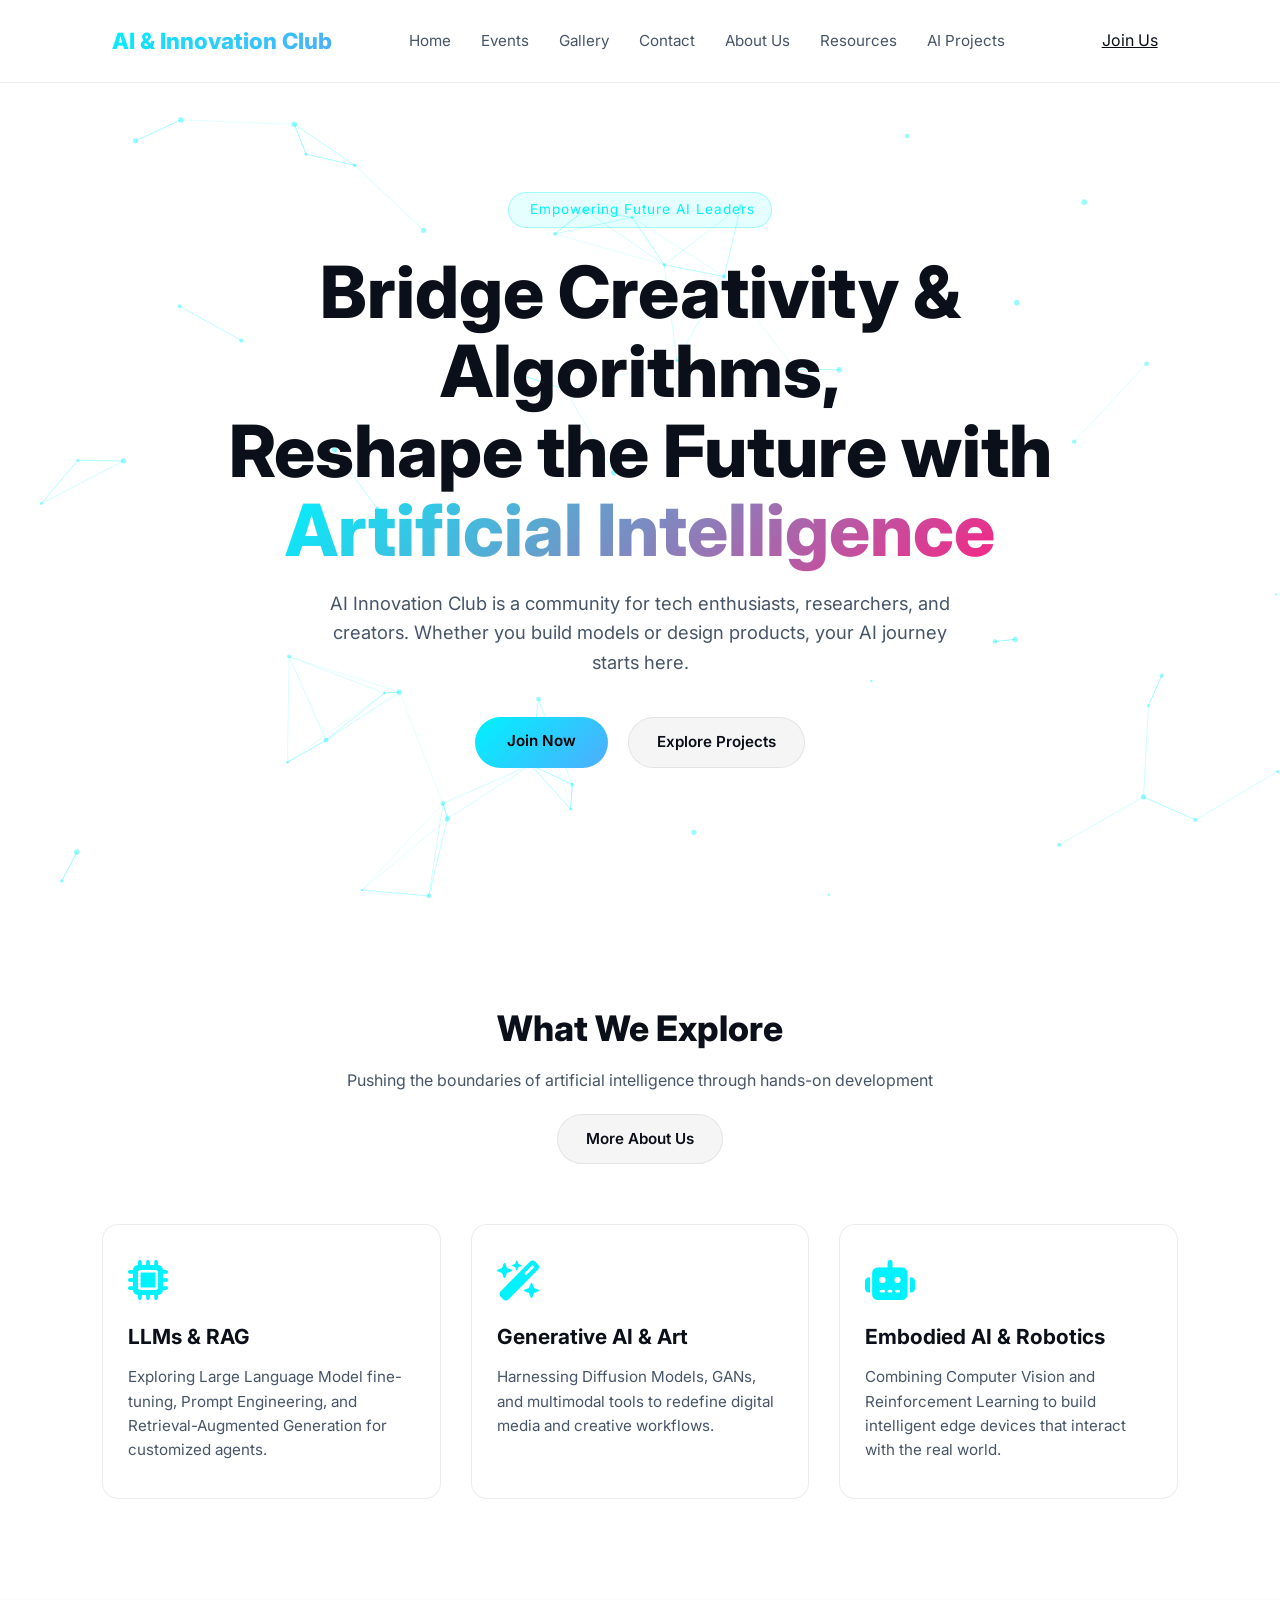
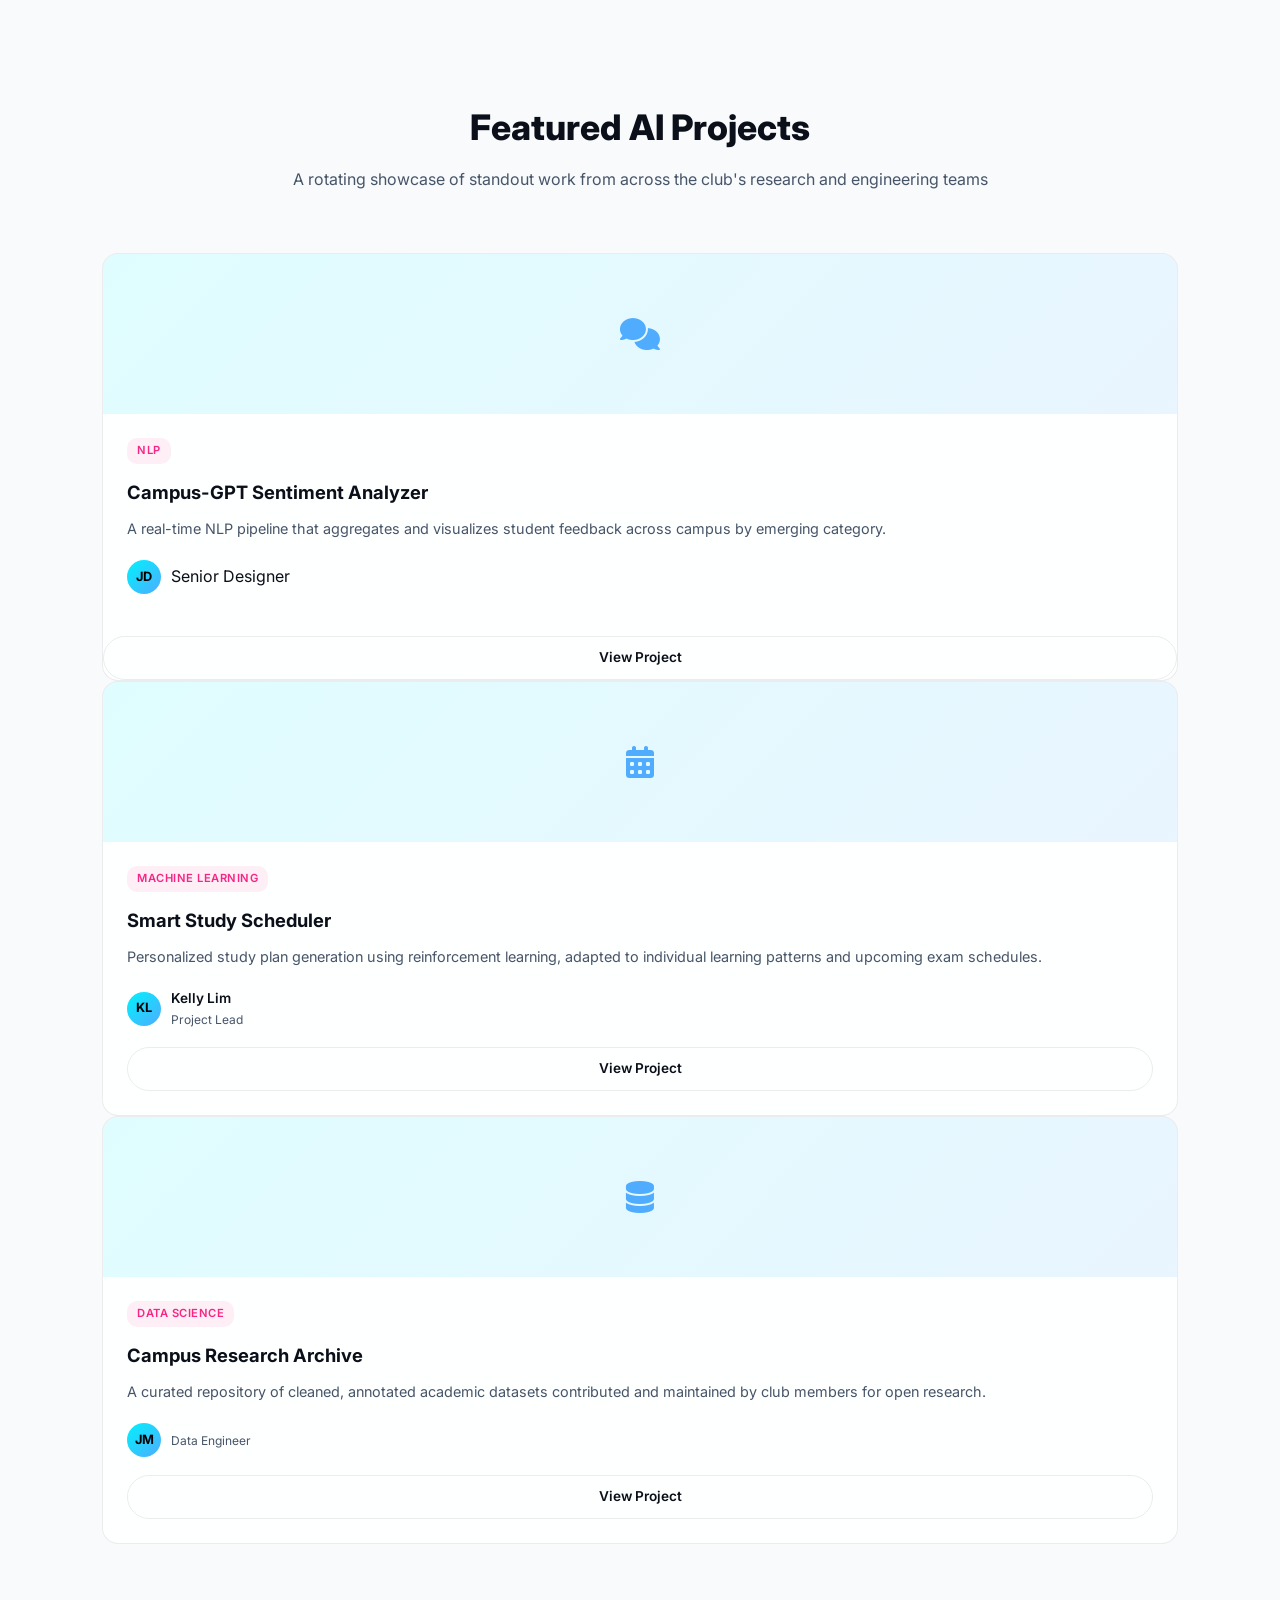
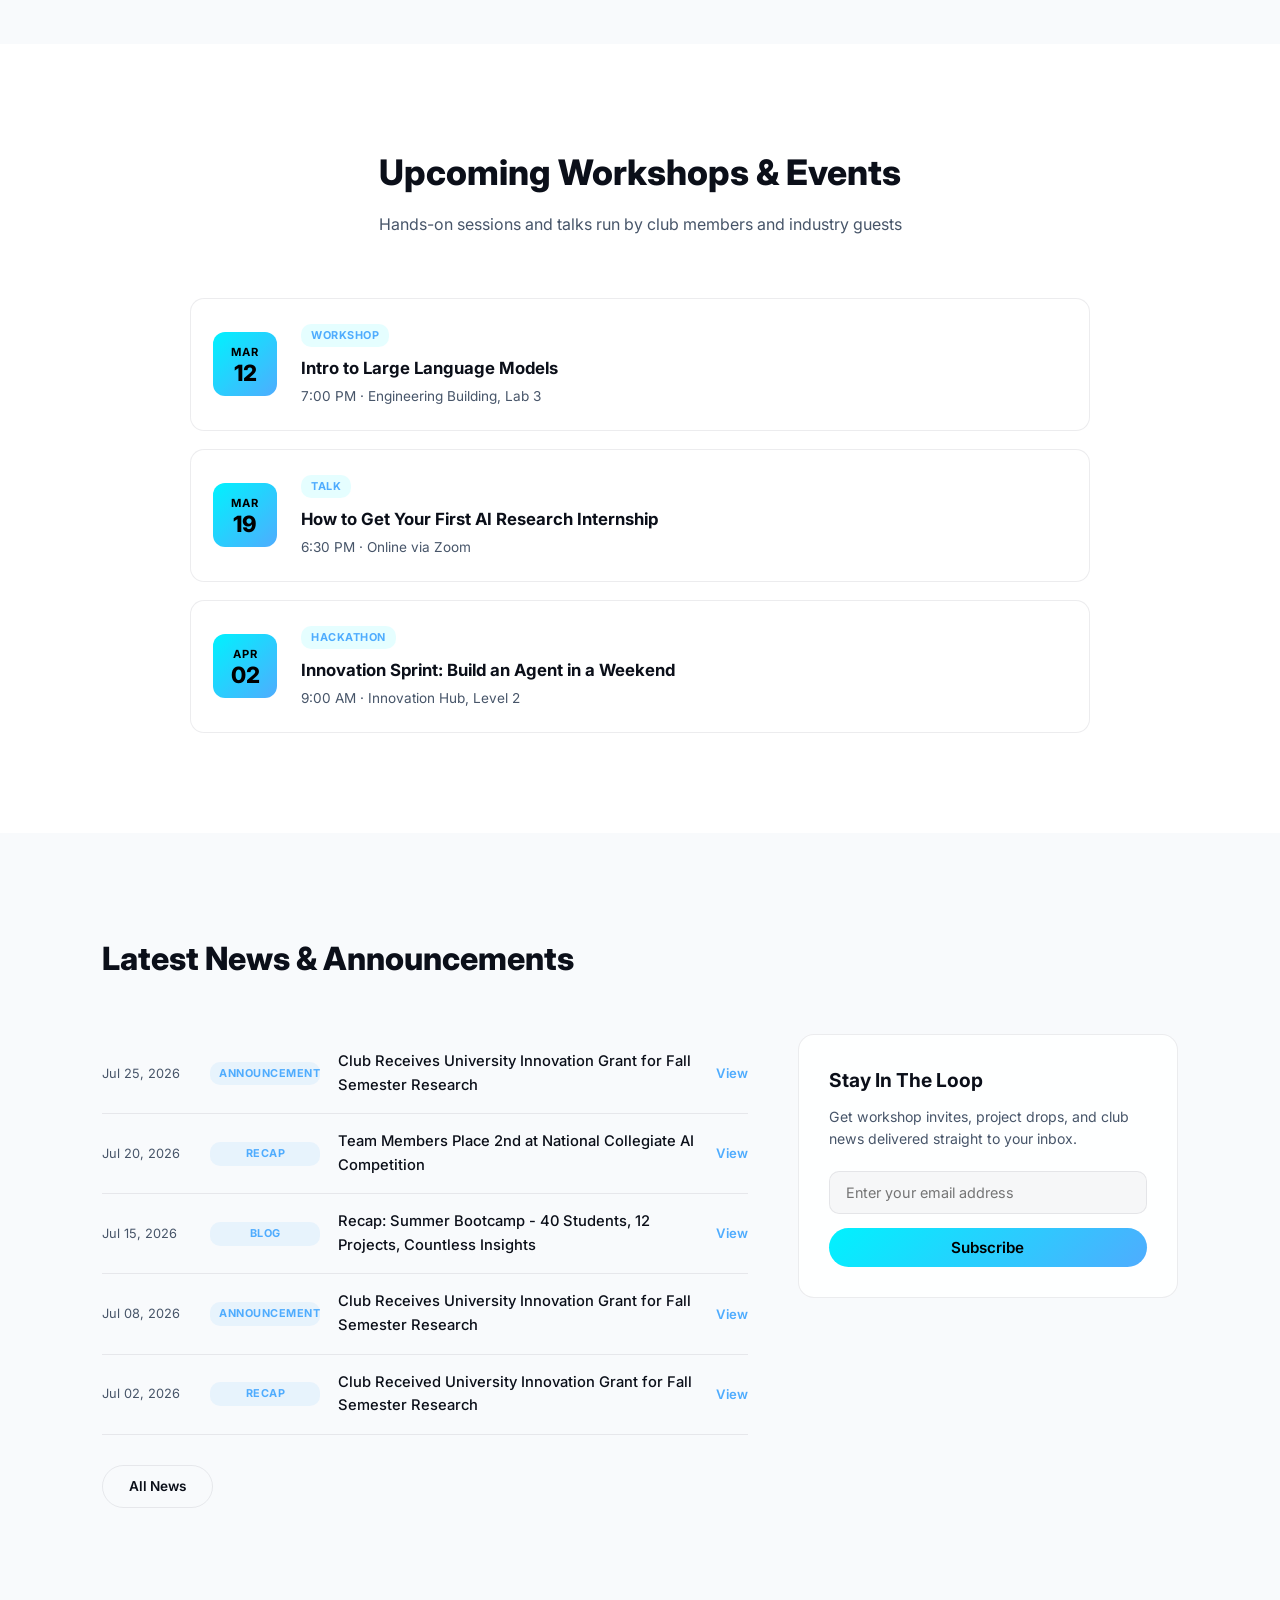
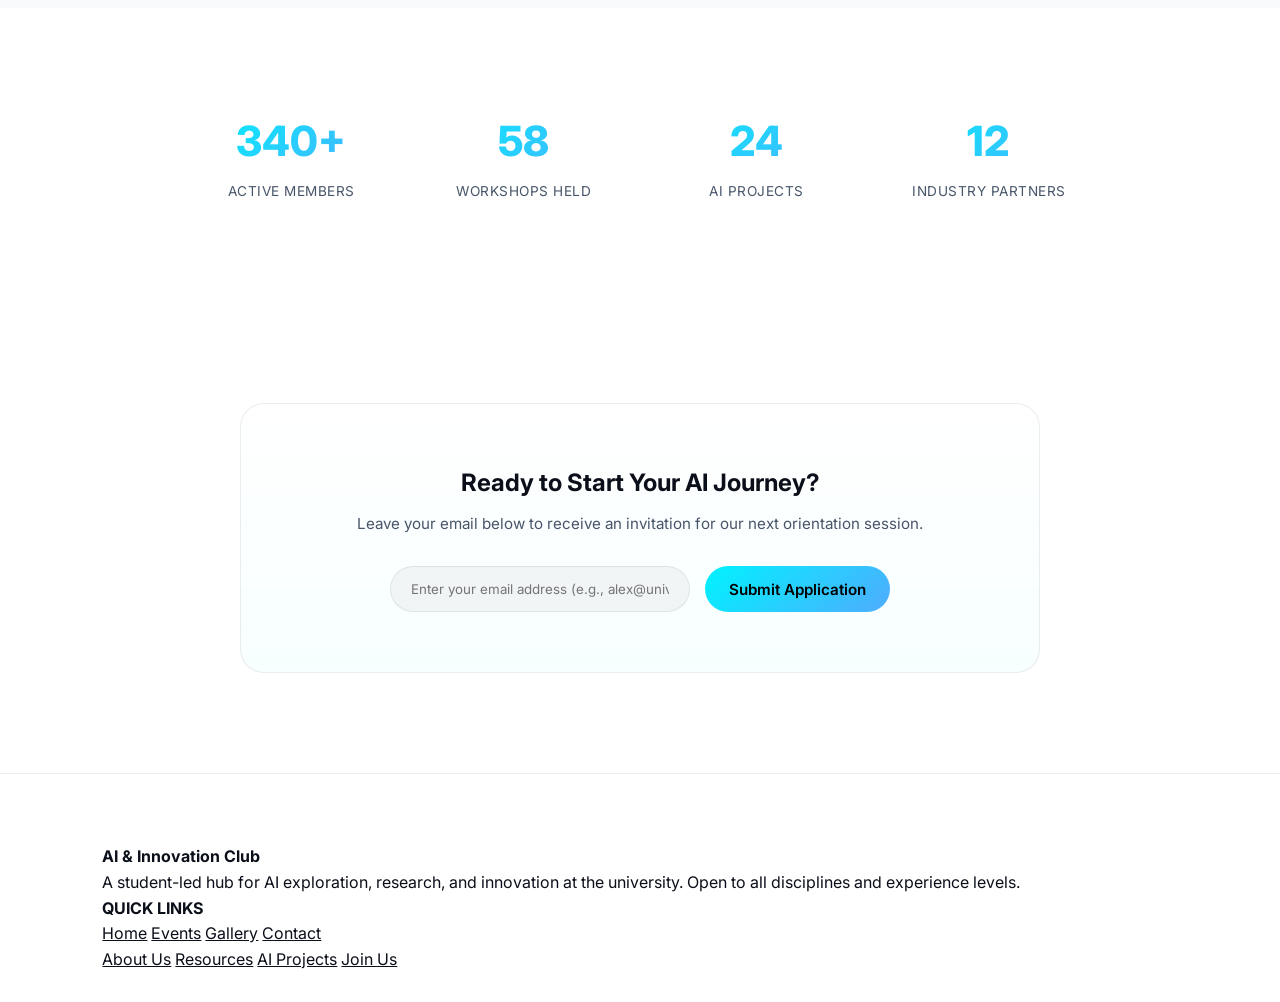
==== index.html @ 1130da46 "Update header navigation and button styles" ====
<!DOCTYPE html>
<html lang="en">
<head>
    <meta charset="UTF-8">
    <meta name="viewport" content="width=device-width, initial-scale=1.0">
    <title>AI Innovation Club - Exploring Infinite Intelligence</title>
    <!-- Google Fonts & FontAwesome Icons -->
    <link href="https://fonts.googleapis.com/css2?family=Inter:wght@300;400;600;800&display=swap" rel="stylesheet">
    <link rel="stylesheet" href="https://cdnjs.cloudflare.com/ajax/libs/font-awesome/6.4.0/css/all.min.css">

    <style>
        /* === Base Styles & Theme Variables === */
        :root {
            --bg-color: #ffffff;
            --bg-alt: #f8fafc;
            --card-bg: rgba(255, 255, 255, 0.85);
            --primary-cyan: #00f2fe;
            --primary-purple: #4facfe;
            --accent-pink: #f72585;
            --text-main: #0b0f19;
            --text-muted: #475569;
            --glass-border: rgba(15, 23, 42, 0.08);
        }

        * {
            margin: 0;
            padding: 0;
            box-sizing: border-box;
            font-family: 'Inter', system-ui, -apple-system, sans-serif;
        }

        body {
            background-color: var(--bg-color);
            color: var(--text-main);
            overflow-x: hidden;
            line-height: 1.6;
        }

        /* Interactive Canvas Background */
        #particle-canvas {
            position: fixed;
            top: 0;
            left: 0;
            width: 100%;
            height: 100%;
            z-index: -1;
            pointer-events: none;
        }

        a { color: inherit; }

        /* === Navigation Bar === */
        header {
            position: fixed;
            top: 0;
            width: 100%;
            padding: 20px 8%;
            display: flex;
            justify-content: space-between;
            align-items: center;
            background: rgba(255, 255, 255, 0.8);
            backdrop-filter: blur(12px);
            z-index: 1000;
            border-bottom: 1px solid var(--glass-border);
        }

        .logo {
            font-size: 1.4rem;
            font-weight: 800;
            background: linear-gradient(135deg, var(--primary-cyan), var(--primary-purple));
            -webkit-background-clip: text;
            -webkit-text-fill-color: transparent;
            display: flex;
            align-items: center;
            gap: 10px;
        }

        .nav-links {
            display: flex;
            gap: 30px;
            list-style: none;
        }

        .nav-links a {
            color: var(--text-muted);
            text-decoration: none;
            font-size: 0.95rem;
            transition: all 0.3s ease;
        }

        .nav-links a:hover {
            color: var(--primary-cyan);
        }

        .btn-join {
            background: linear-gradient(135deg, var(--primary-cyan), var(--primary-purple));
            color: #000;
            padding: 10px 24px;
            border-radius: 30px;
            font-weight: 600;
            text-decoration: none;
            border: none;
            cursor: pointer;
            font-size: 0.95rem;
            transition: transform 0.3s ease, box-shadow 0.3s ease;
        }

        .btn-join:hover {
            transform: translateY(-2px);
            box-shadow: 0 0 20px rgba(0, 242, 254, 0.4);
        }

        /* === Hero Section === */
        .hero {
            min-height: 100vh;
            display: flex;
            flex-direction: column;
            justify-content: center;
            align-items: center;
            text-align: center;
            padding: 120px 20px 60px;
        }

        .badge {
            background: rgba(0, 242, 254, 0.1);
            border: 1px solid rgba(0, 242, 254, 0.3);
            color: var(--primary-cyan);
            padding: 6px 16px;
            border-radius: 20px;
            font-size: 0.85rem;
            margin-bottom: 24px;
            letter-spacing: 1px;
        }

        .hero h1 {
            font-size: clamp(2.5rem, 6vw, 4.5rem);
            font-weight: 800;
            line-height: 1.1;
            margin-bottom: 20px;
            max-width: 900px;
        }

        .hero h1 span {
            background: linear-gradient(135deg, var(--primary-cyan), var(--accent-pink));
            -webkit-background-clip: text;
            -webkit-text-fill-color: transparent;
        }

        .hero p {
            color: var(--text-muted);
            font-size: 1.15rem;
            max-width: 650px;
            margin-bottom: 40px;
        }

        .cta-group {
            display: flex;
            gap: 20px;
        }

        .btn-secondary {
            background: rgba(15, 23, 42, 0.04);
            border: 1px solid var(--glass-border);
            color: var(--text-main);
            padding: 12px 28px;
            border-radius: 30px;
            text-decoration: none;
            font-weight: 600;
            cursor: pointer;
            font-size: 0.95rem;
            transition: all 0.3s ease;
        }

        .btn-secondary:hover {
            background: rgba(0, 242, 254, 0.06);
            border-color: rgba(0, 242, 254, 0.3);
        }

        /* === General Section Styles === */
        section {
            padding: 100px 8%;
        }

        .section-alt {
            background: var(--bg-alt);
        }

        .section-title {
            text-align: center;
            margin-bottom: 60px;
        }

        .section-title h2 {
            font-size: 2.2rem;
            font-weight: 800;
            margin-bottom: 12px;
        }

        .section-title p {
            color: var(--text-muted);
        }

        .section-header-row {
            display: flex;
            justify-content: space-between;
            align-items: flex-end;
            margin-bottom: 50px;
            flex-wrap: wrap;
            gap: 20px;
        }

        .section-header-row h2 {
            font-size: 2rem;
            font-weight: 800;
        }

        .view-all-link {
            color: var(--primary-purple);
            text-decoration: none;
            font-weight: 600;
            font-size: 0.9rem;
            white-space: nowrap;
        }

        .view-all-link:hover {
            color: var(--accent-pink);
        }

        .center-btn-wrap {
            text-align: center;
            margin-top: 50px;
        }

        /* === Feature Grid (About) === */
        .grid-container {
            display: grid;
            grid-template-columns: repeat(auto-fit, minmax(280px, 1fr));
            gap: 30px;
        }

        .glass-card {
            background: var(--card-bg);
            border: 1px solid var(--glass-border);
            border-radius: 16px;
            padding: 35px 25px;
            backdrop-filter: blur(10px);
            transition: all 0.3s ease;
            position: relative;
            overflow: hidden;
        }

        .glass-card:hover {
            transform: translateY(-8px);
            border-color: rgba(0, 242, 254, 0.4);
            box-shadow: 0 10px 30px rgba(15, 23, 42, 0.1);
        }

        .card-icon {
            font-size: 2.5rem;
            color: var(--primary-cyan);
            margin-bottom: 20px;
        }

        .glass-card h3 {
            font-size: 1.3rem;
            margin-bottom: 12px;
        }

        .glass-card p {
            color: var(--text-muted);
            font-size: 0.95rem;
        }

        /* === Project Tags === */
        .project-tag {
            display: inline-block;
            font-size: 0.75rem;
            padding: 4px 10px;
            background: rgba(79, 172, 254, 0.08);
            border-radius: 12px;
            margin-top: 15px;
            color: var(--primary-purple);
            border: 1px solid rgba(79, 172, 254, 0.2);
        }

        /* === Featured Project Cards === */
        .project-grid {
            display: grid;
            grid-template-columns: repeat(auto-fit, minmax(280px, 1fr));
            gap: 30px;
        }

        .project-card {
            background: var(--card-bg);
            border: 1px solid var(--glass-border);
            border-radius: 16px;
            overflow: hidden;
            transition: all 0.3s ease;
            display: flex;
            flex-direction: column;
        }

        .project-card:hover {
            transform: translateY(-8px);
            border-color: rgba(0, 242, 254, 0.4);
            box-shadow: 0 10px 30px rgba(15, 23, 42, 0.1);
        }

        .project-thumb {
            height: 160px;
            display: flex;
            align-items: center;
            justify-content: center;
            background: linear-gradient(135deg, rgba(0, 242, 254, 0.12), rgba(79, 172, 254, 0.12));
            color: var(--primary-purple);
            font-size: 2rem;
        }

        .project-body {
            padding: 24px;
            display: flex;
            flex-direction: column;
            flex: 1;
        }

        .project-category {
            display: inline-block;
            align-self: flex-start;
            font-size: 0.7rem;
            font-weight: 600;
            letter-spacing: 0.5px;
            text-transform: uppercase;
            padding: 4px 10px;
            border-radius: 10px;
            background: rgba(247, 37, 133, 0.08);
            color: var(--accent-pink);
            margin-bottom: 14px;
        }

        .project-body h3 {
            font-size: 1.15rem;
            margin-bottom: 10px;
        }

        .project-body p {
            color: var(--text-muted);
            font-size: 0.9rem;
            flex: 1;
            margin-bottom: 20px;
        }

        .project-author {
            display: flex;
            align-items: center;
            gap: 10px;
            margin-bottom: 18px;
        }

        .avatar-circle {
            width: 34px;
            height: 34px;
            border-radius: 50%;
            background: linear-gradient(135deg, var(--primary-cyan), var(--primary-purple));
            display: flex;
            align-items: center;
            justify-content: center;
            color: #000;
            font-weight: 700;
            font-size: 0.8rem;
            flex-shrink: 0;
        }

        .author-info .name {
            font-size: 0.85rem;
            font-weight: 600;
        }

        .author-info .role {
            font-size: 0.75rem;
            color: var(--text-muted);
        }

        .btn-outline {
            display: block;
            text-align: center;
            padding: 10px 20px;
            border-radius: 30px;
            border: 1px solid var(--glass-border);
            text-decoration: none;
            font-weight: 600;
            font-size: 0.85rem;
            color: var(--text-main);
            transition: all 0.3s ease;
        }

        .btn-outline:hover {
            border-color: var(--primary-cyan);
            color: var(--primary-purple);
        }

        /* === Workshops & Events === */
        .events-list {
            display: flex;
            flex-direction: column;
            gap: 18px;
            max-width: 900px;
            margin: 0 auto;
        }

        .event-row {
            display: flex;
            align-items: center;
            gap: 24px;
            padding: 22px;
            background: var(--card-bg);
            border: 1px solid var(--glass-border);
            border-radius: 14px;
            transition: all 0.3s ease;
        }

        .event-row:hover {
            border-color: rgba(0, 242, 254, 0.4);
            transform: translateX(4px);
        }

        .event-date {
            width: 64px;
            height: 64px;
            flex-shrink: 0;
            border-radius: 12px;
            background: linear-gradient(135deg, var(--primary-cyan), var(--primary-purple));
            color: #000;
            display: flex;
            flex-direction: column;
            align-items: center;
            justify-content: center;
        }

        .event-date .month {
            font-size: 0.7rem;
            font-weight: 700;
            letter-spacing: 1px;
        }

        .event-date .day {
            font-size: 1.4rem;
            font-weight: 800;
            line-height: 1;
        }

        .event-info {
            flex: 1;
        }

        .event-tag {
            display: inline-block;
            font-size: 0.68rem;
            font-weight: 700;
            letter-spacing: 0.5px;
            text-transform: uppercase;
            padding: 3px 10px;
            border-radius: 10px;
            background: rgba(0, 242, 254, 0.1);
            color: var(--primary-purple);
            margin-bottom: 8px;
        }

        .event-info h3 {
            font-size: 1.05rem;
            margin-bottom: 4px;
        }

        .event-info p {
            font-size: 0.85rem;
            color: var(--text-muted);
        }

        /* === News & Newsletter === */
        .news-layout {
            display: grid;
            grid-template-columns: 1.7fr 1fr;
            gap: 50px;
            align-items: start;
        }

        .news-list {
            display: flex;
            flex-direction: column;
        }

        .news-row {
            display: flex;
            align-items: center;
            gap: 18px;
            padding: 16px 0;
            border-bottom: 1px solid var(--glass-border);
        }

        .news-date {
            font-size: 0.8rem;
            color: var(--text-muted);
            width: 90px;
            flex-shrink: 0;
        }

        .news-tag {
            font-size: 0.68rem;
            font-weight: 700;
            text-transform: uppercase;
            letter-spacing: 0.5px;
            padding: 3px 9px;
            border-radius: 10px;
            background: rgba(79, 172, 254, 0.1);
            color: var(--primary-purple);
            width: 110px;
            text-align: center;
            flex-shrink: 0;
        }

        .news-title {
            flex: 1;
            font-size: 0.92rem;
            font-weight: 500;
        }

        .news-view {
            font-size: 0.82rem;
            font-weight: 600;
            color: var(--primary-purple);
            text-decoration: none;
            flex-shrink: 0;
        }

        .news-view:hover {
            color: var(--accent-pink);
        }

        .newsletter-box {
            background: var(--card-bg);
            border: 1px solid var(--glass-border);
            border-radius: 16px;
            padding: 30px;
        }

        .newsletter-box h3 {
            font-size: 1.2rem;
            margin-bottom: 10px;
        }

        .newsletter-box p {
            color: var(--text-muted);
            font-size: 0.88rem;
            margin-bottom: 20px;
        }

        .newsletter-box input {
            width: 100%;
            padding: 12px 16px;
            border-radius: 10px;
            border: 1px solid var(--glass-border);
            background: rgba(15, 23, 42, 0.03);
            color: var(--text-main);
            outline: none;
            margin-bottom: 14px;
            font-size: 0.9rem;
        }

        .newsletter-box input:focus {
            border-color: var(--primary-cyan);
        }

        .newsletter-box .btn-join {
            width: 100%;
            display: block;
            text-align: center;
        }

        /* === Stats Bar === */
        .stats-bar {
            display: grid;
            grid-template-columns: repeat(4, 1fr);
            gap: 30px;
            text-align: center;
            max-width: 900px;
            margin: 0 auto;
        }

        .stat-item .stat-number {
            font-size: 2.6rem;
            font-weight: 800;
            background: linear-gradient(135deg, var(--primary-cyan), var(--primary-purple));
            -webkit-background-clip: text;
            -webkit-text-fill-color: transparent;
        }

        .stat-item .stat-label {
            color: var(--text-muted);
            font-size: 0.85rem;
            letter-spacing: 0.5px;
            margin-top: 6px;
            text-transform: uppercase;
        }

        /* === Call to Action / Join Form === */
        .join-section {
            background: linear-gradient(180deg, transparent, rgba(0, 242, 254, 0.03));
            border-radius: 24px;
            border: 1px solid var(--glass-border);
            max-width: 800px;
            margin: 0 auto;
            text-align: center;
        }

        .form-group {
            display: flex;
            gap: 15px;
            max-width: 500px;
            margin: 30px auto 0;
            flex-wrap: wrap;
        }

        .form-group input {
            flex: 1;
            min-width: 240px;
            padding: 14px 20px;
            border-radius: 30px;
            border: 1px solid var(--glass-border);
            background: rgba(0, 0, 0, 0.04);
            color: var(--text-main);
            outline: none;
        }

        .form-group input:focus {
            border-color: var(--primary-cyan);
        }

        /* === Footer === */
        footer {
            border-top: 1px solid var(--glass-border);
            padding: 70px 8% 30px;
        }

        .footer-grid {
            display: grid;
            grid-template-columns: 1.4fr 1fr 1fr;
            gap: 40px;
            padding-bottom: 40px;
        }

        .footer-brand p {
            color: var(--text-muted);
            font-size: 0.88rem;
            margin: 16px 0 20px;
            max-width: 320px;
        }

        .footer-socials {
            display: flex;
            gap: 14px;
        }

        .footer-socials a {
            width: 36px;
            height: 36px;
            border-radius: 50%;
            border: 1px solid var(--glass-border);
            display: flex;
            align-items: center;
            justify-content: center;
            text-decoration: none;
            color: var(--text-muted);
            transition: all 0.3s ease;
        }

        .footer-socials a:hover {
            border-color: var(--primary-cyan);
            color: var(--primary-purple);
        }

        .footer-col h4 {
            font-size: 0.9rem;
            margin-bottom: 18px;
            letter-spacing: 0.5px;
        }

        .footer-col ul {
            list-style: none;
            display: flex;
            flex-direction: column;
            gap: 12px;
        }

        .footer-col a {
            text-decoration: none;
            color: var(--text-muted);
            font-size: 0.88rem;
            transition: color 0.3s ease;
        }

        .footer-col a:hover {
            color: var(--primary-purple);
        }

        .footer-bottom {
            border-top: 1px solid var(--glass-border);
            padding-top: 24px;
            text-align: center;
            color: var(--text-muted);
            font-size: 0.82rem;
        }

        /* === Responsive Styles === */
        @media (max-width: 900px) {
            .news-layout {
                grid-template-columns: 1fr;
            }

            .footer-grid {
                grid-template-columns: 1fr;
            }

            .stats-bar {
                grid-template-columns: repeat(2, 1fr);
                gap: 30px 20px;
            }
        }

        @media (max-width: 768px) {
            .nav-links { display: none; }
            .hero h1 { font-size: 2.2rem; }
            section { padding: 60px 5%; }
            .news-row { flex-wrap: wrap; }
            .news-view { margin-left: auto; }
        }
    </style>
</head>
<body>

    <!-- Particle Background Canvas -->
    <canvas id="particle-canvas"></canvas>

    <!-- Header Navigation -->
 <header>
        <div class="logo">
            <div class="logo-box"></div>
            AI & Innovation Club
        </div>
        <ul class="nav-links">
            <li><a href="index.html">Home</a></li>
            <li><a href="events.html">Events</a></li>
            <li><a href="gallery.html">Gallery</a></li>
            <li><a href="contact.html">Contact</a></li>
            <li><a href="about.html" class="active">About Us</a></li>
            <li><a href="resources.html">Resources</a></li>
            <li><a href="projects.html">AI Projects</a></li>
        </ul>
        <a href="join.html" class="btn-primary" style="padding: 8px 20px;">Join Us</a>
    </header>

    <!-- Hero Section -->
    <section class="hero">
        <div class="badge"><i class="fa-solid fa-sparkles"></i> Empowering Future AI Leaders</div>
        <h1>Bridge Creativity & Algorithms,<br>Reshape the Future with <span>Artificial Intelligence</span></h1>
        <p>AI Innovation Club is a community for tech enthusiasts, researchers, and creators. Whether you build models or design products, your AI journey starts here.</p>
        <div class="cta-group">
            <a href="join.html" class="btn-join" style="padding: 12px 32px;">Join Now</a>
            <a href="projects.html" class="btn-secondary">Explore Projects</a>
        </div>
    </section>

    <!-- Core Section -->
    <section id="about">
        <div class="section-title">
            <h2>What We Explore</h2>
            <p>Pushing the boundaries of artificial intelligence through hands-on development</p>
            <a href="about.html" class="btn-secondary" style="display:inline-block; margin-top: 20px;">More About Us</a>
        </div>
        <div class="grid-container">
            <div class="glass-card">
                <i class="fa-solid fa-microchip card-icon"></i>
                <h3>LLMs & RAG</h3>
                <p>Exploring Large Language Model fine-tuning, Prompt Engineering, and Retrieval-Augmented Generation for customized agents.</p>
            </div>
            <div class="glass-card">
                <i class="fa-solid fa-wand-magic-sparkles card-icon"></i>
                <h3>Generative AI & Art</h3>
                <p>Harnessing Diffusion Models, GANs, and multimodal tools to redefine digital media and creative workflows.</p>
            </div>
            <div class="glass-card">
                <i class="fa-solid fa-robot card-icon"></i>
                <h3>Embodied AI & Robotics</h3>
                <p>Combining Computer Vision and Reinforcement Learning to build intelligent edge devices that interact with the real world.</p>
            </div>
        </div>
    </section>

    <!-- Featured AI Projects Section -->
    <section id="projects" class="section-alt">
        <div class="section-title">
            <h2>Featured AI Projects</h2>
            <p>A rotating showcase of standout work from across the club's research and engineering teams</p>
        </div>
        <div class="project-grid">
            <div class="project-card">
                <div class="project-thumb"><i class="fa-solid fa-comments"></i></div>
                <div class="project-body">
                    <span class="project-category">NLP</span>
                    <h3>Campus-GPT Sentiment Analyzer</h3>
                    <p>A real-time NLP pipeline that aggregates and visualizes student feedback across campus by emerging category.</p>
                    <div class="project-author">
                        <div class="avatar-circle">JD</div>
                            <div class="role">Senior Designer</div>
                        </div>
                    </div>
                    <a href="projects.html" class="btn-outline">View Project</a>
                </div>
            </div>
            <div class="project-card">
                <div class="project-thumb"><i class="fa-solid fa-calendar-days"></i></div>
                <div class="project-body">
                    <span class="project-category">Machine Learning</span>
                    <h3>Smart Study Scheduler</h3>
                    <p>Personalized study plan generation using reinforcement learning, adapted to individual learning patterns and upcoming exam schedules.</p>
                    <div class="project-author">
                        <div class="avatar-circle">KL</div>
                        <div class="author-info">
                            <div class="name">Kelly Lim</div>
                            <div class="role">Project Lead</div>
                        </div>
                    </div>
                    <a href="projects.html" class="btn-outline">View Project</a>
                </div>
            </div>
            <div class="project-card">
                <div class="project-thumb"><i class="fa-solid fa-database"></i></div>
                <div class="project-body">
                    <span class="project-category">Data Science</span>
                    <h3>Campus Research Archive</h3>
                    <p>A curated repository of cleaned, annotated academic datasets contributed and maintained by club members for open research.</p>
                    <div class="project-author">
                        <div class="avatar-circle">JM</div>
                        <div class="author-info">
                            <div class="role">Data Engineer</div>
                        </div>
                    </div>
                    <a href="projects.html" class="btn-outline">View Project</a>
                </div>
            </div>
        </div>
        
    </section>

    <!-- Upcoming Workshops & Events Section -->
    <section id="events">
        <div class="section-title">
            <h2>Upcoming Workshops & Events</h2>
            <p>Hands-on sessions and talks run by club members and industry guests</p>
        </div>
        <div class="events-list">
            <div class="event-row">
                <div class="event-date"><span class="month">MAR</span><span class="day">12</span></div>
                <div class="event-info">
                    <span class="event-tag">Workshop</span>
                    <h3>Intro to Large Language Models</h3>
                    <p>7:00 PM · Engineering Building, Lab 3</p>
                </div>
            </div>
            <div class="event-row">
                <div class="event-date"><span class="month">MAR</span><span class="day">19</span></div>
                <div class="event-info">
                    <span class="event-tag">Talk</span>
                    <h3>How to Get Your First AI Research Internship</h3>
                    <p>6:30 PM · Online via Zoom</p>
                </div>
            </div>
            <div class="event-row">
                <div class="event-date"><span class="month">APR</span><span class="day">02</span></div>
                <div class="event-info">
                    <span class="event-tag">Hackathon</span>
                    <h3>Innovation Sprint: Build an Agent in a Weekend</h3>
                    <p>9:00 AM · Innovation Hub, Level 2</p>
                </div>
            </div>
        </div>

    </section>

    <!-- Latest News & Newsletter Section -->
    <section id="news" class="section-alt">
        <div class="section-header-row">
            <h2>Latest News & Announcements</h2>
        </div>
        <div class="news-layout">
            <div>
                <div class="news-list">
                    <div class="news-row">
                        <span class="news-date">Jul 25, 2026</span>
                        <span class="news-tag">Announcement</span>
                        <span class="news-title">Club Receives University Innovation Grant for Fall Semester Research</span>
                        <a href="#" class="news-view">View</a>
                    </div>
                    <div class="news-row">
                        <span class="news-date">Jul 20, 2026</span>
                        <span class="news-tag">Recap</span>
                        <span class="news-title">Team Members Place 2nd at National Collegiate AI Competition</span>
                        <a href="#" class="news-view">View</a>
                    </div>
                    <div class="news-row">
                        <span class="news-date">Jul 15, 2026</span>
                        <span class="news-tag">Blog</span>
                        <span class="news-title">Recap: Summer Bootcamp - 40 Students, 12 Projects, Countless Insights</span>
                        <a href="#" class="news-view">View</a>
                    </div>
                    <div class="news-row">
                        <span class="news-date">Jul 08, 2026</span>
                        <span class="news-tag">Announcement</span>
                        <span class="news-title">Club Receives University Innovation Grant for Fall Semester Research</span>
                        <a href="#" class="news-view">View</a>
                    </div>
                    <div class="news-row">
                        <span class="news-date">Jul 02, 2026</span>
                        <span class="news-tag">Recap</span>
                        <span class="news-title">Club Received University Innovation Grant for Fall Semester Research</span>
                        <a href="#" class="news-view">View</a>
                    </div>
                </div>
                <div class="center-btn-wrap" style="text-align:left; margin-top:30px;">
                    <a href="#" class="btn-outline" style="display:inline-block; padding: 10px 26px;">All News</a>
                </div>
            </div>
            <div class="newsletter-box">
                <h3>Stay In The Loop</h3>
                <p>Get workshop invites, project drops, and club news delivered straight to your inbox.</p>
                <form onsubmit="handleNewsletter(event)">
                    <input type="email" placeholder="Enter your email address" required>
                    <button type="submit" class="btn-join">Subscribe</button>
                </form>
            </div>
        </div>
    </section>

    <!-- Stats Section -->
    <section>
        <div class="stats-bar">
            <div class="stat-item">
                <div class="stat-number">340+</div>
                <div class="stat-label">Active Members</div>
            </div>
            <div class="stat-item">
                <div class="stat-number">58</div>
                <div class="stat-label">Workshops Held</div>
            </div>
            <div class="stat-item">
                <div class="stat-number">24</div>
                <div class="stat-label">AI Projects</div>
            </div>
            <div class="stat-item">
                <div class="stat-number">12</div>
                <div class="stat-label">Industry Partners</div>
            </div>
        </div>
    </section>

    <!-- Join Us Section -->
    <section id="join">
        <div class="glass-card join-section" style="padding: 60px 30px;">
            <h2>Ready to Start Your AI Journey?</h2>
            <p style="margin-top: 10px;">Leave your email below to receive an invitation for our next orientation session.</p>
            <form class="form-group" onsubmit="handleJoin(event)">
                <input type="email" placeholder="Enter your email address (e.g., alex@university.edu)" required>
                <button type="submit" class="btn-join" style="border:none; cursor:pointer;">Submit Application</button>
            </form>
        </div>
    </section>

    <!-- Footer -->
     <footer class="site-footer">

        <div class="container">

            <div class="row g-4">

                <!-- Club -->
                <div class="col-lg-4">

                    <div class="footer-brand">

                        <div class="brand-icon">
                            <i class="bi bi-cpu"></i>
                        </div>

                        <strong>AI & Innovation Club</strong>

                    </div>

                    <p class="footer-description">
                        A student-led hub for AI exploration, research,
                        and innovation at the university. Open to all
                        disciplines and experience levels.
                    </p>

                    <div class="social-icons">

                        <a href="#"><i class="bi bi-facebook"></i></a>
                        <a href="#"><i class="bi bi-twitter"></i></a>
                        <a href="#"><i class="bi bi-linkedin"></i></a>
                        <a href="#"><i class="bi bi-instagram"></i></a>

                    </div>

                </div>


                <!-- Quick Links -->
                <div class="col-lg-4 col-md-6">

                    <h4>QUICK LINKS</h4>

                    <div class="row">

                        <!-- Quick Links Column 1 -->
                        <div class="col-6">

                            <a href="index.html">Home</a>

                            <a href="events.html">Events</a>

                            <a href="gallery.html">Gallery</a>

                            <a href="contact.html">Contact</a>

                        </div>


                        <!-- Quick Links Column 2 -->
                        <div class="col-6">

                            <a href="about.html">About Us</a>

                            <a href="resources.html">Resources</a>

                            <a href="projects.html">AI Projects</a>

                            <a href="join.html">Join Us</a>

                        </div>

                    </div>

                </div>

    <!-- Interactive Script (Particle Canvas & Handlers) -->
    <script>
        // Interactive Canvas Particle Background
        const canvas = document.getElementById('particle-canvas');
        const ctx = canvas.getContext('2d');

        function resizeCanvas() {
            canvas.width = window.innerWidth;
            canvas.height = window.innerHeight;
        }
        resizeCanvas();
        window.addEventListener('resize', resizeCanvas);

        const particles = [];
        const particleCount = 60;

        class Particle {
            constructor() {
                this.x = Math.random() * canvas.width;
                this.y = Math.random() * canvas.height;
                this.vx = (Math.random() - 0.5) * 0.5;
                this.vy = (Math.random() - 0.5) * 0.5;
                this.radius = Math.random() * 2 + 1;
            }

            update() {
                this.x += this.vx;
                this.y += this.vy;

                if (this.x < 0 || this.x > canvas.width) this.vx *= -1;
                if (this.y < 0 || this.y > canvas.height) this.vy *= -1;
            }

            draw() {
                ctx.beginPath();
                ctx.arc(this.x, this.y, this.radius, 0, Math.PI * 2);
                ctx.fillStyle = 'rgba(0, 242, 254, 0.4)';
                ctx.fill();
            }
        }

        for (let i = 0; i < particleCount; i++) {
            particles.push(new Particle());
        }

        function animate() {
            ctx.clearRect(0, 0, canvas.width, canvas.height);
            particles.forEach(p => {
                p.update();
                p.draw();
            });

            // Connect nearby particles with dynamic lines
            for (let i = 0; i < particles.length; i++) {
                for (let j = i + 1; j < particles.length; j++) {
                    const dx = particles[i].x - particles[j].x;
                    const dy = particles[i].y - particles[j].y;
                    const dist = Math.sqrt(dx * dx + dy * dy);

                    if (dist < 120) {
                        ctx.beginPath();
                        ctx.moveTo(particles[i].x, particles[i].y);
                        ctx.lineTo(particles[j].x, particles[j].y);
                        ctx.strokeStyle = `rgba(0, 242, 254, ${1 - dist / 120 * 0.8})`;
                        ctx.lineWidth = 0.5;
                        ctx.stroke();
                    }
                }
            }
            requestAnimationFrame(animate);
        }
        animate();

        // Form Submission Handlers
        function handleJoin(e) {
            e.preventDefault();
            alert('Thank you for your interest! Your application has been submitted successfully. We will reach out via email soon.');
            e.target.reset();
        }

        function handleNewsletter(e) {
            e.preventDefault();
            alert('Subscribed! You will start receiving club updates in your inbox.');
            e.target.reset();
        }
    </script>
</body>
</html>
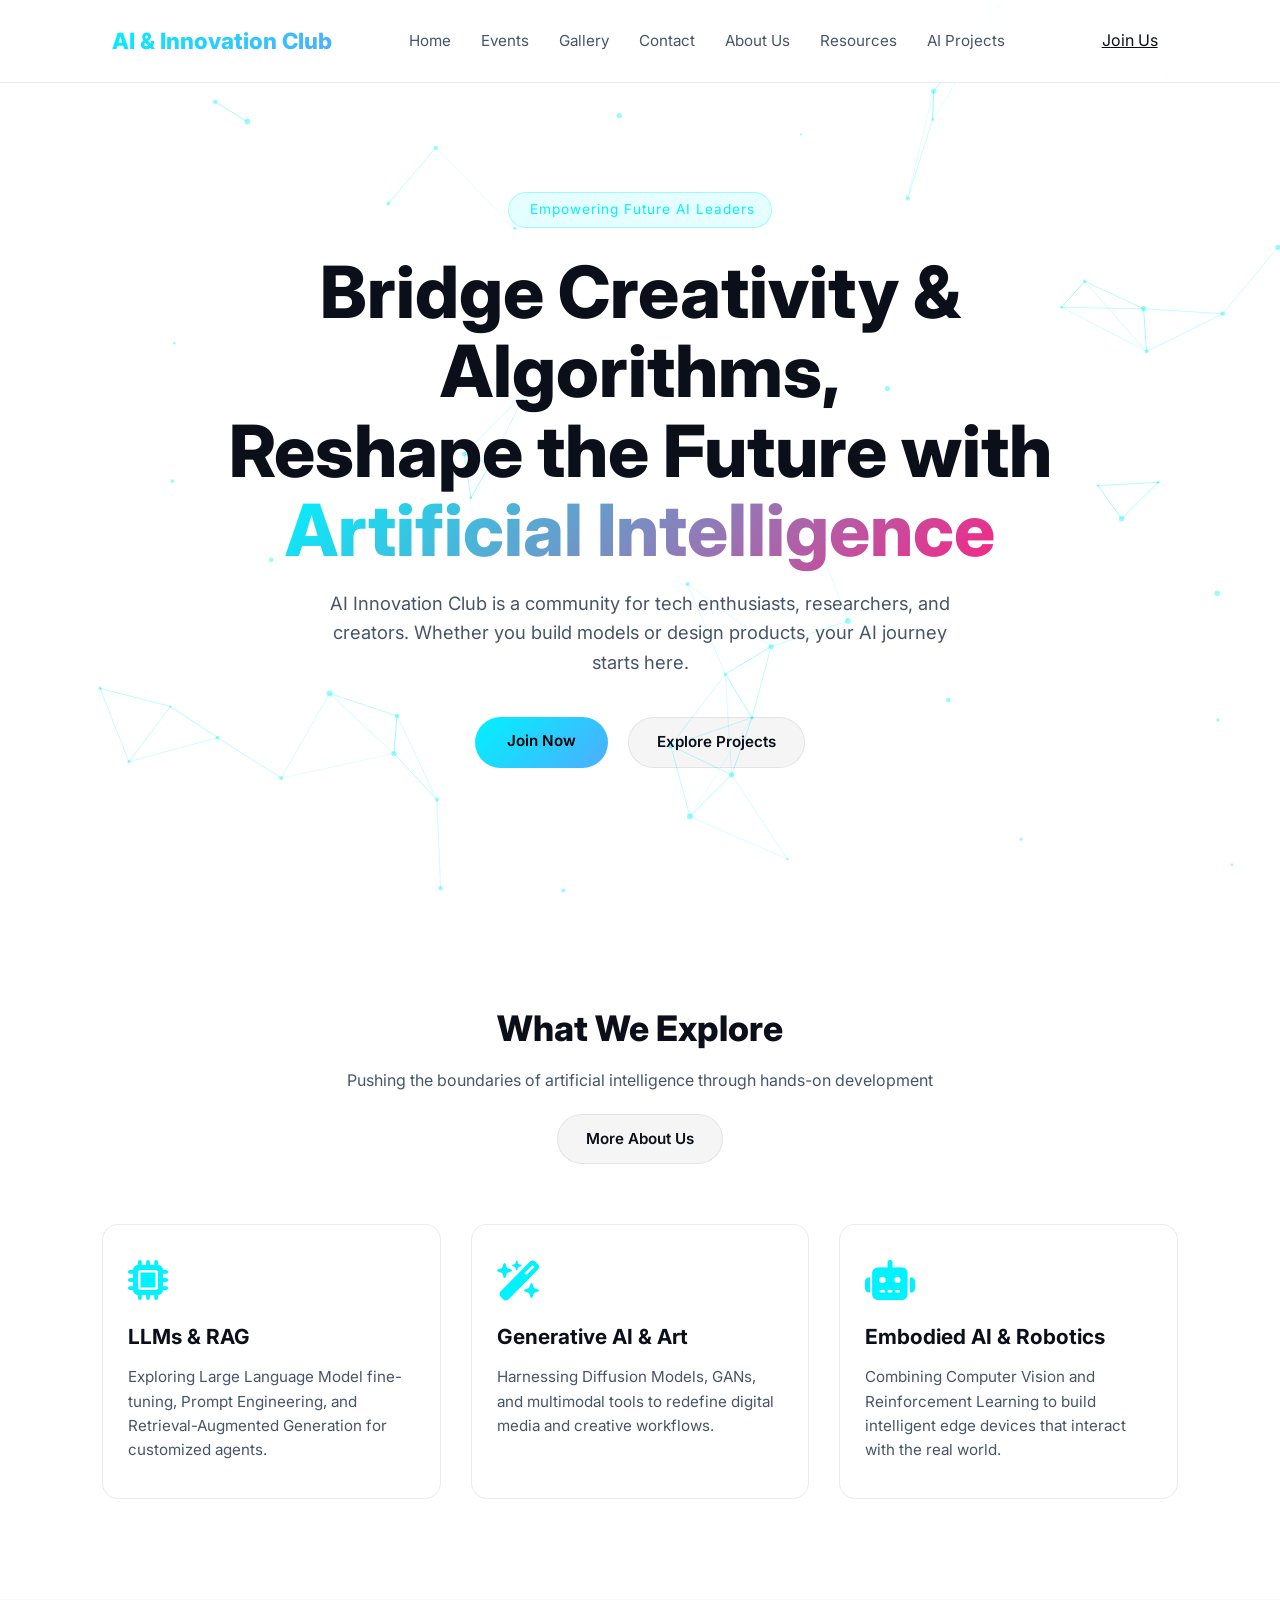
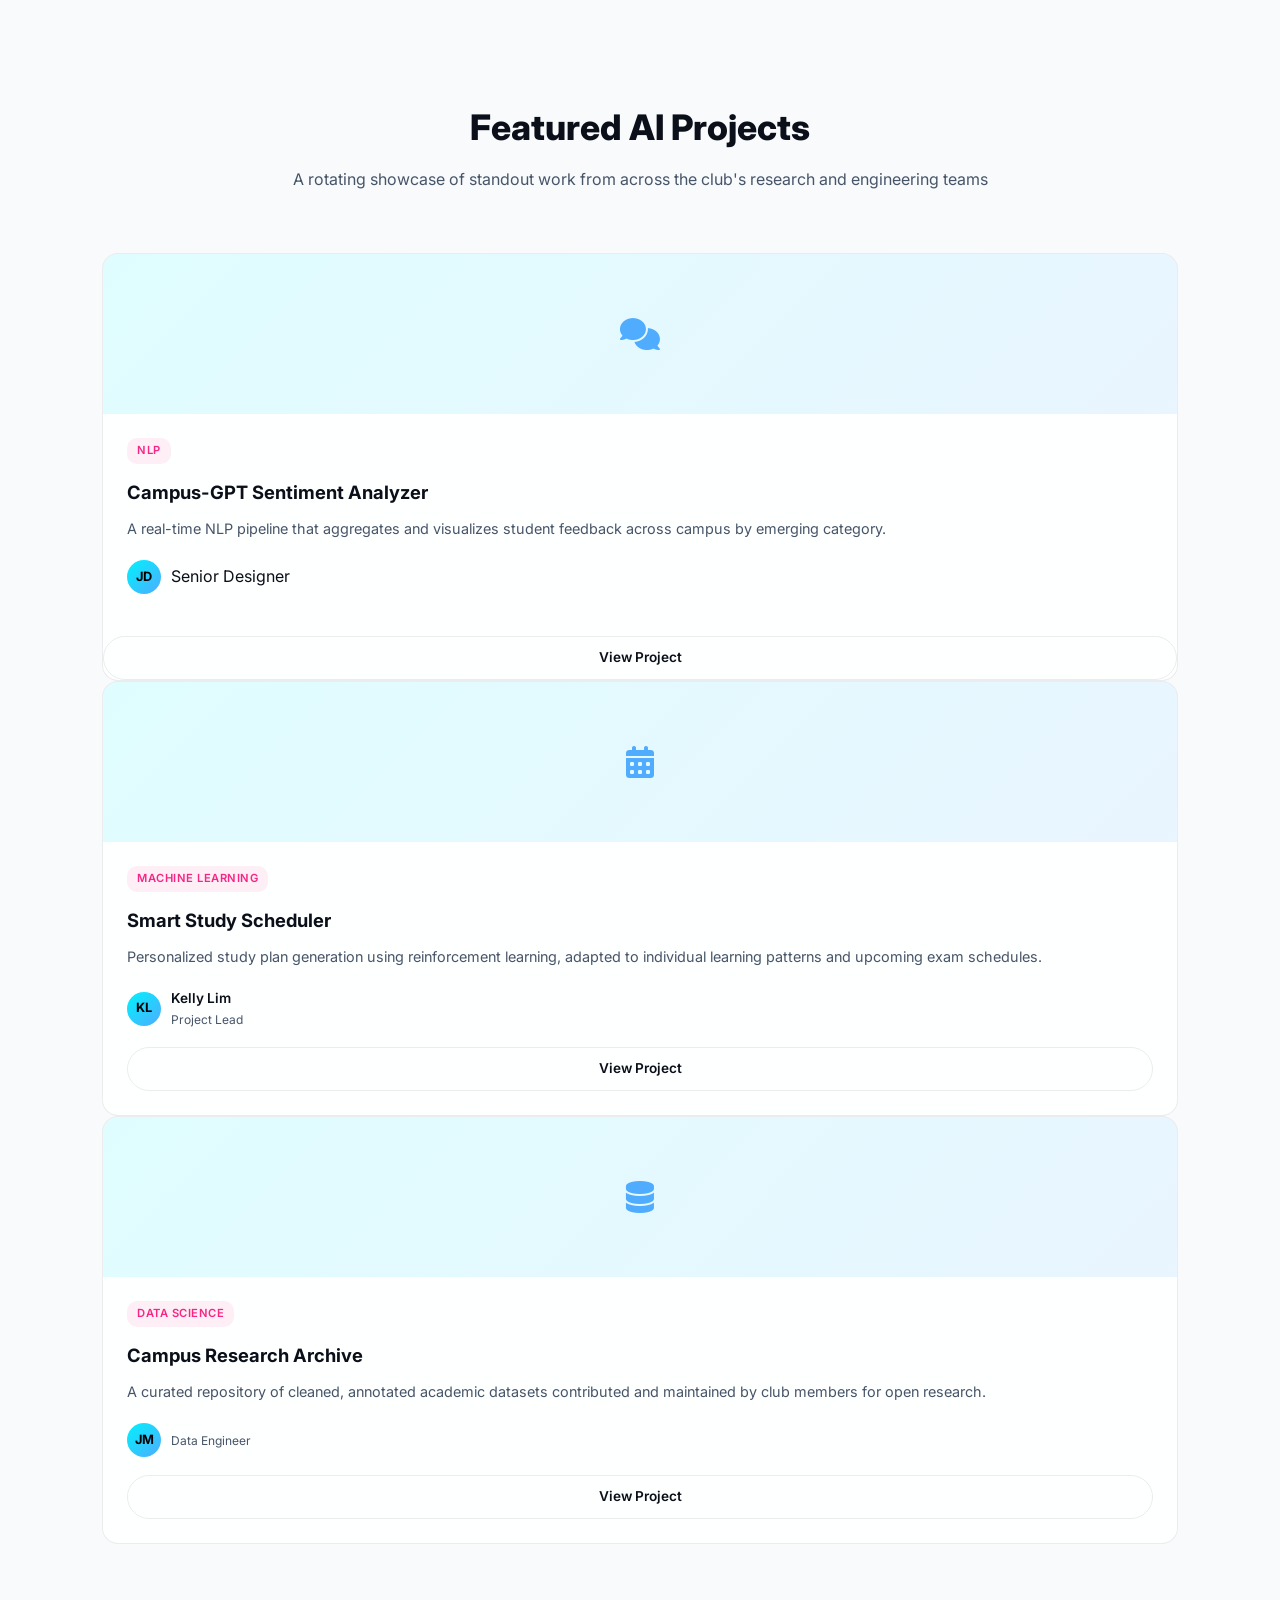
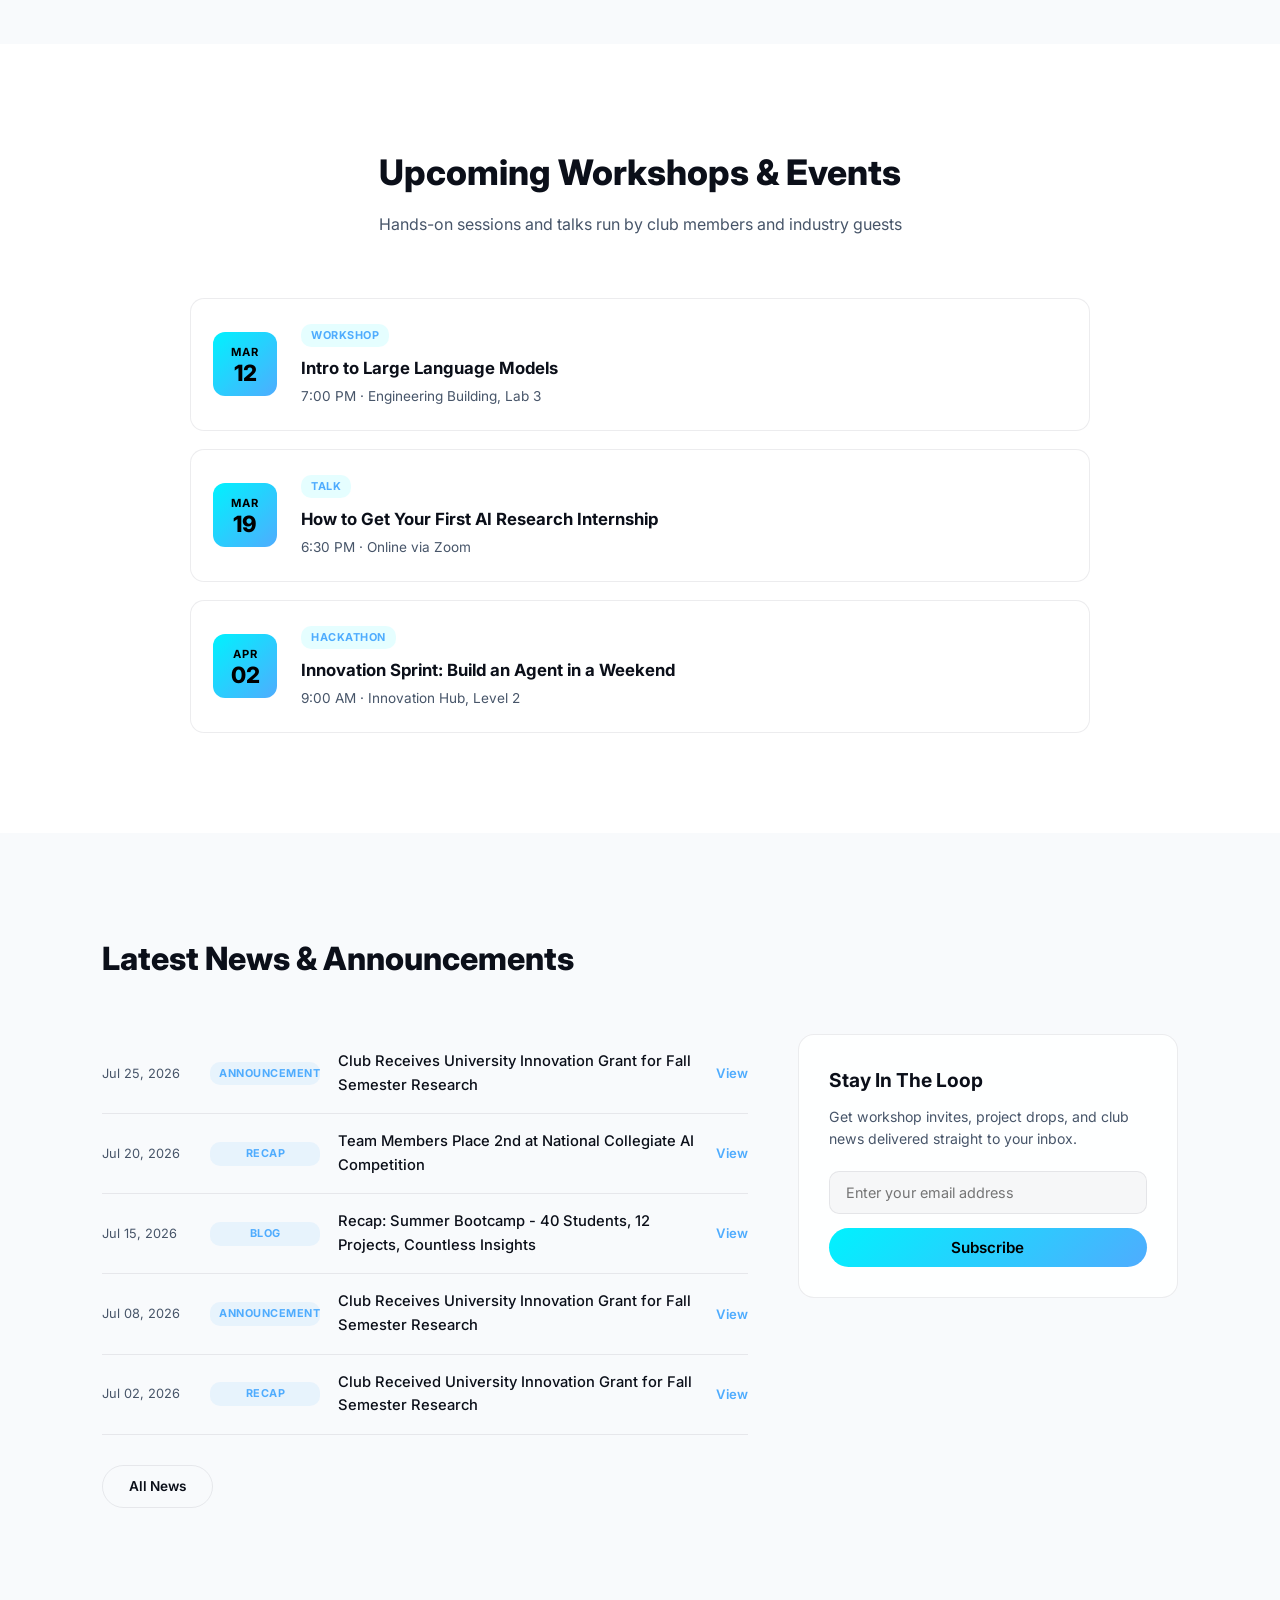
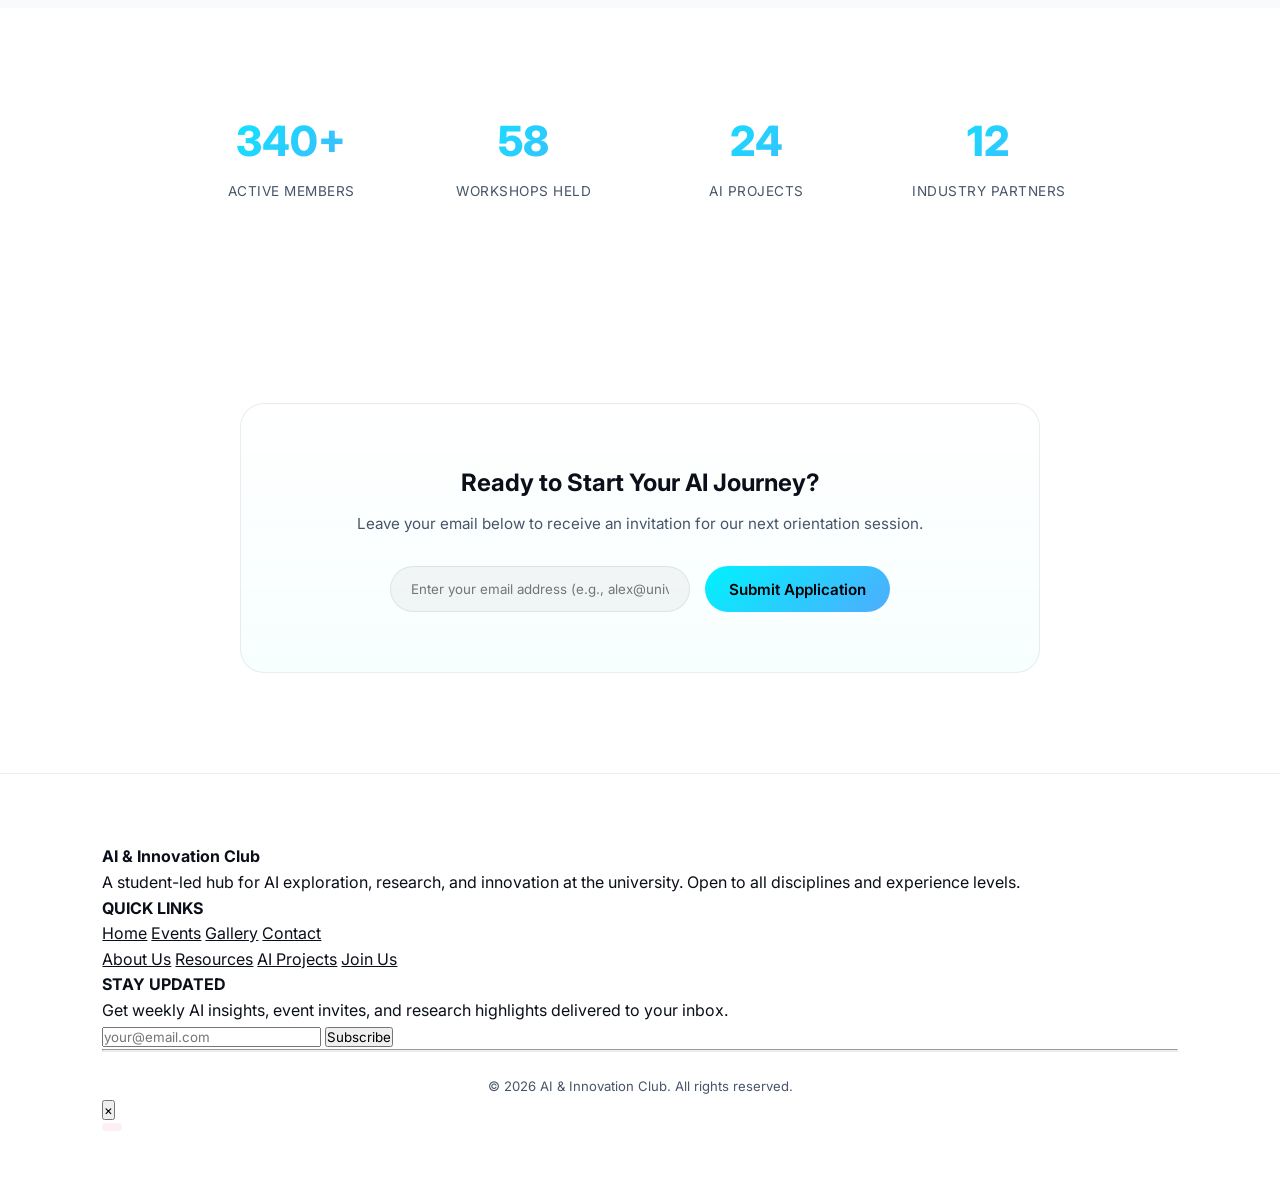
==== commit 2b2785fc: "Update index.html" ====
--- a/index.html
+++ b/index.html
@@ -973,7 +973,6 @@
         </div>
     </section>
 
-    <!-- Footer -->
      <footer class="site-footer">
 
         <div class="container">
@@ -999,15 +998,6 @@
                         disciplines and experience levels.
                     </p>
 
-                    <div class="social-icons">
-
-                        <a href="#"><i class="bi bi-facebook"></i></a>
-                        <a href="#"><i class="bi bi-twitter"></i></a>
-                        <a href="#"><i class="bi bi-linkedin"></i></a>
-                        <a href="#"><i class="bi bi-instagram"></i></a>
-
-                    </div>
-
                 </div>
 
 
@@ -1048,6 +1038,90 @@
                     </div>
 
                 </div>
+
+
+                <!-- Newsletter -->
+                <div class="col-lg-4">
+
+                    <h4>STAY UPDATED</h4>
+
+                    <p>
+                        Get weekly AI insights, event invites, and
+                        research highlights delivered to your inbox.
+                    </p>
+
+                    <div class="newsletter">
+
+                        <input class="newsletter-email" type="email" placeholder="your@email.com"
+                            aria-label="Email address" autocomplete="email" required>
+
+                        <button class="newsletter-btn" type="button">
+                            Subscribe
+                        </button>
+
+                        <small class="newsletter-message" aria-live="polite"></small>
+
+                    </div>
+
+                </div>
+
+            </div>
+
+        </div>
+
+
+        <hr>
+
+
+        <div class="footer-bottom">
+
+            <span>
+                © 2026 AI & Innovation Club. All rights reserved.
+            </span>
+
+        </div>
+
+        </div>
+
+        <div id="projectModal" class="project-modal">
+
+            <div class="project-modal-content">
+
+                <button id="closeProjectModal" class="close-project-modal">
+                    ×
+                </button>
+
+                <img id="modalProjectImage" src="" alt="">
+
+                <div class="project-modal-body">
+
+                    <span id="modalProjectCategory" class="project-category">
+                    </span>
+
+                    <h2 id="modalProjectTitle"></h2>
+
+                    <p id="modalProjectDescription"></p>
+
+                    <div id="modalProjectTags" class="project-tags">
+                    </div>
+
+                    <div class="project-modal-meta">
+
+                        <strong id="modalProjectAuthor"></strong>
+
+                        <span id="modalProjectRole"></span>
+
+                        <span id="modalProjectYear"></span>
+
+                    </div>
+
+                </div>
+
+            </div>
+
+        </div>
+    </footer>
+   
 
     <!-- Interactive Script (Particle Canvas & Handlers) -->
     <script>
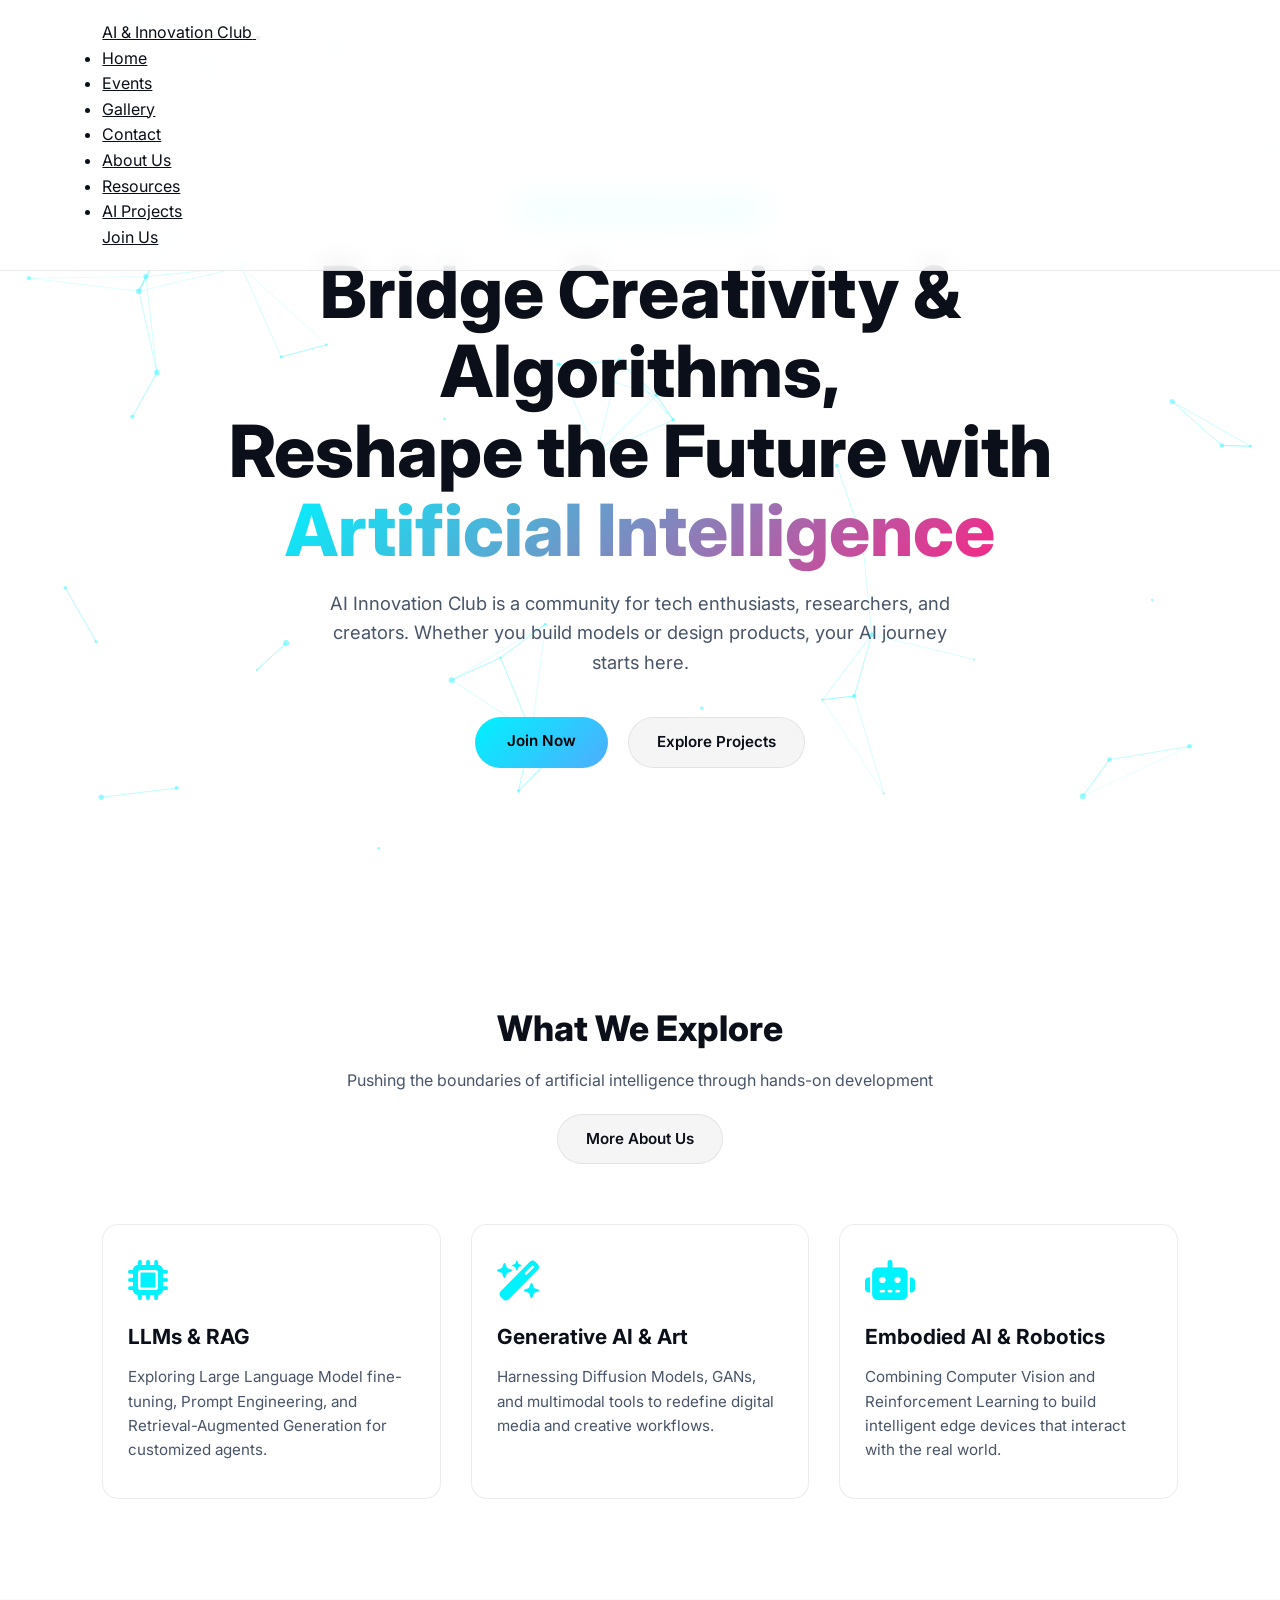
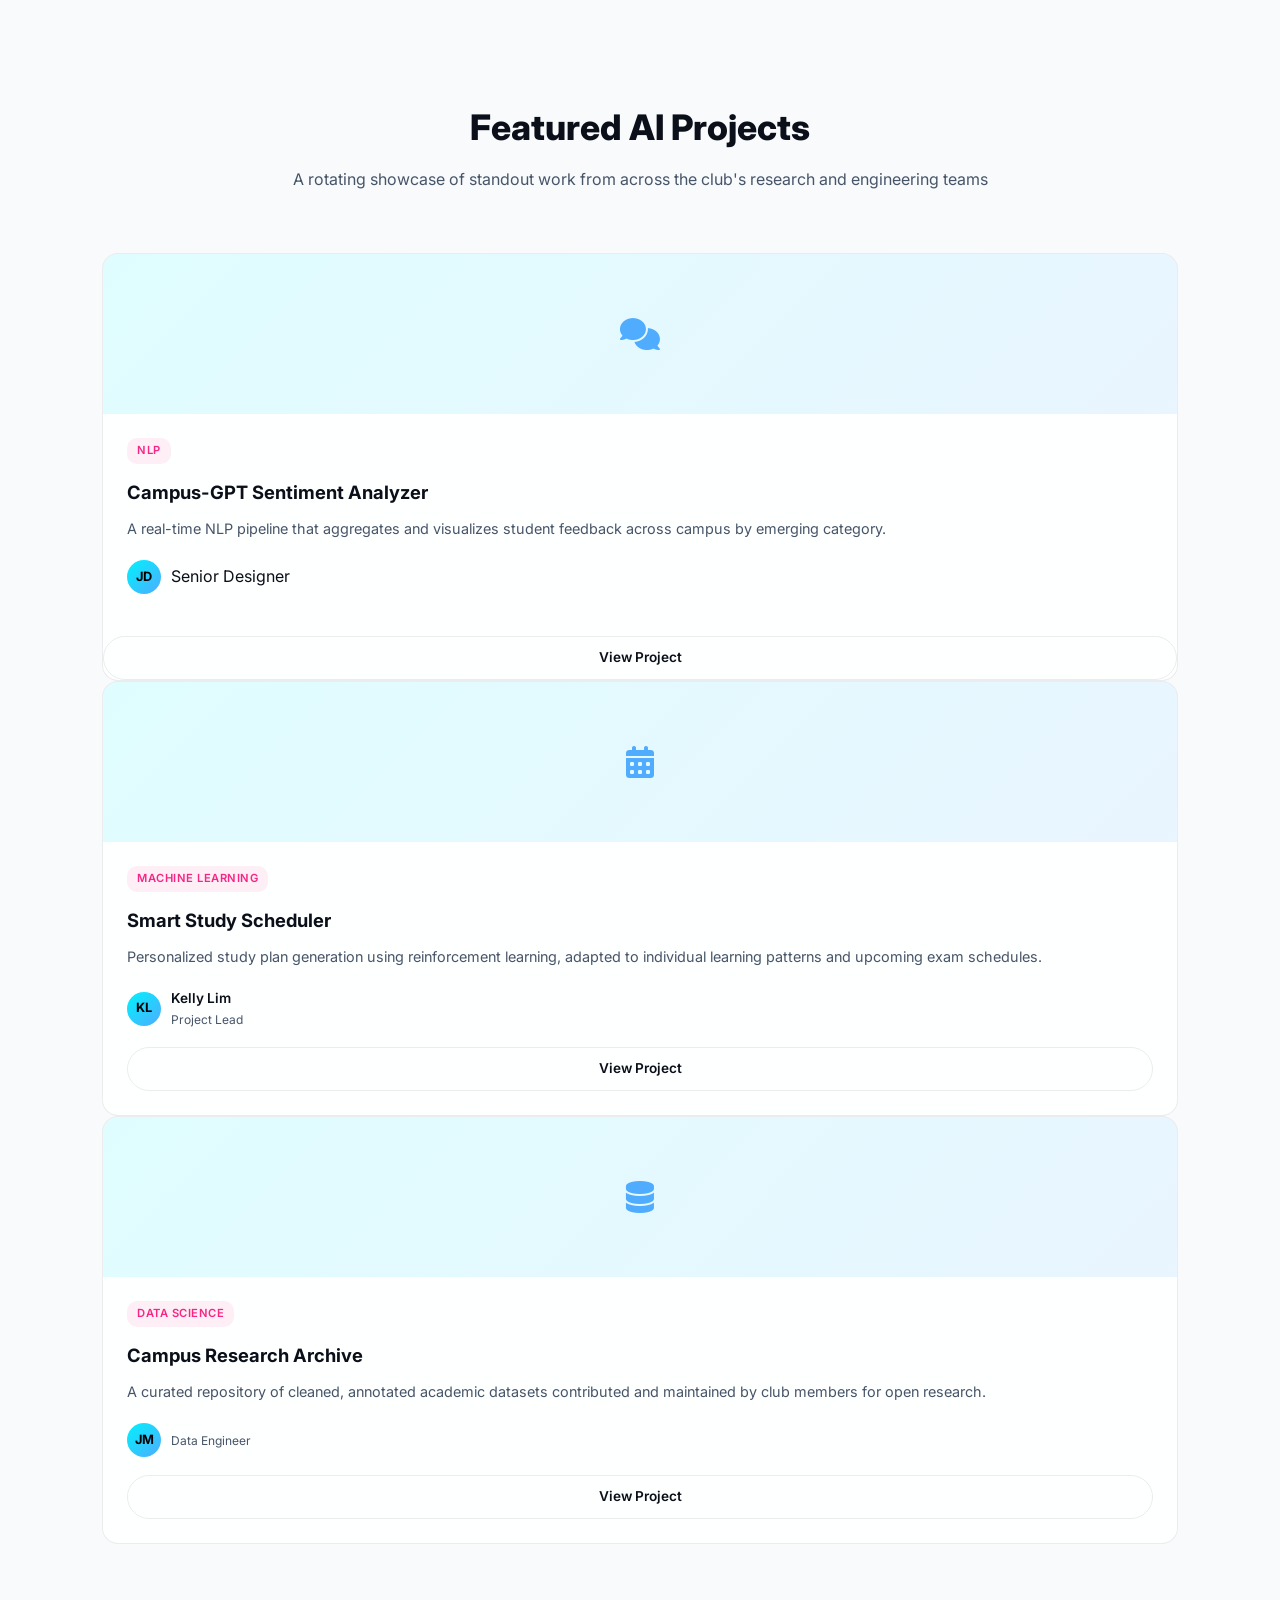
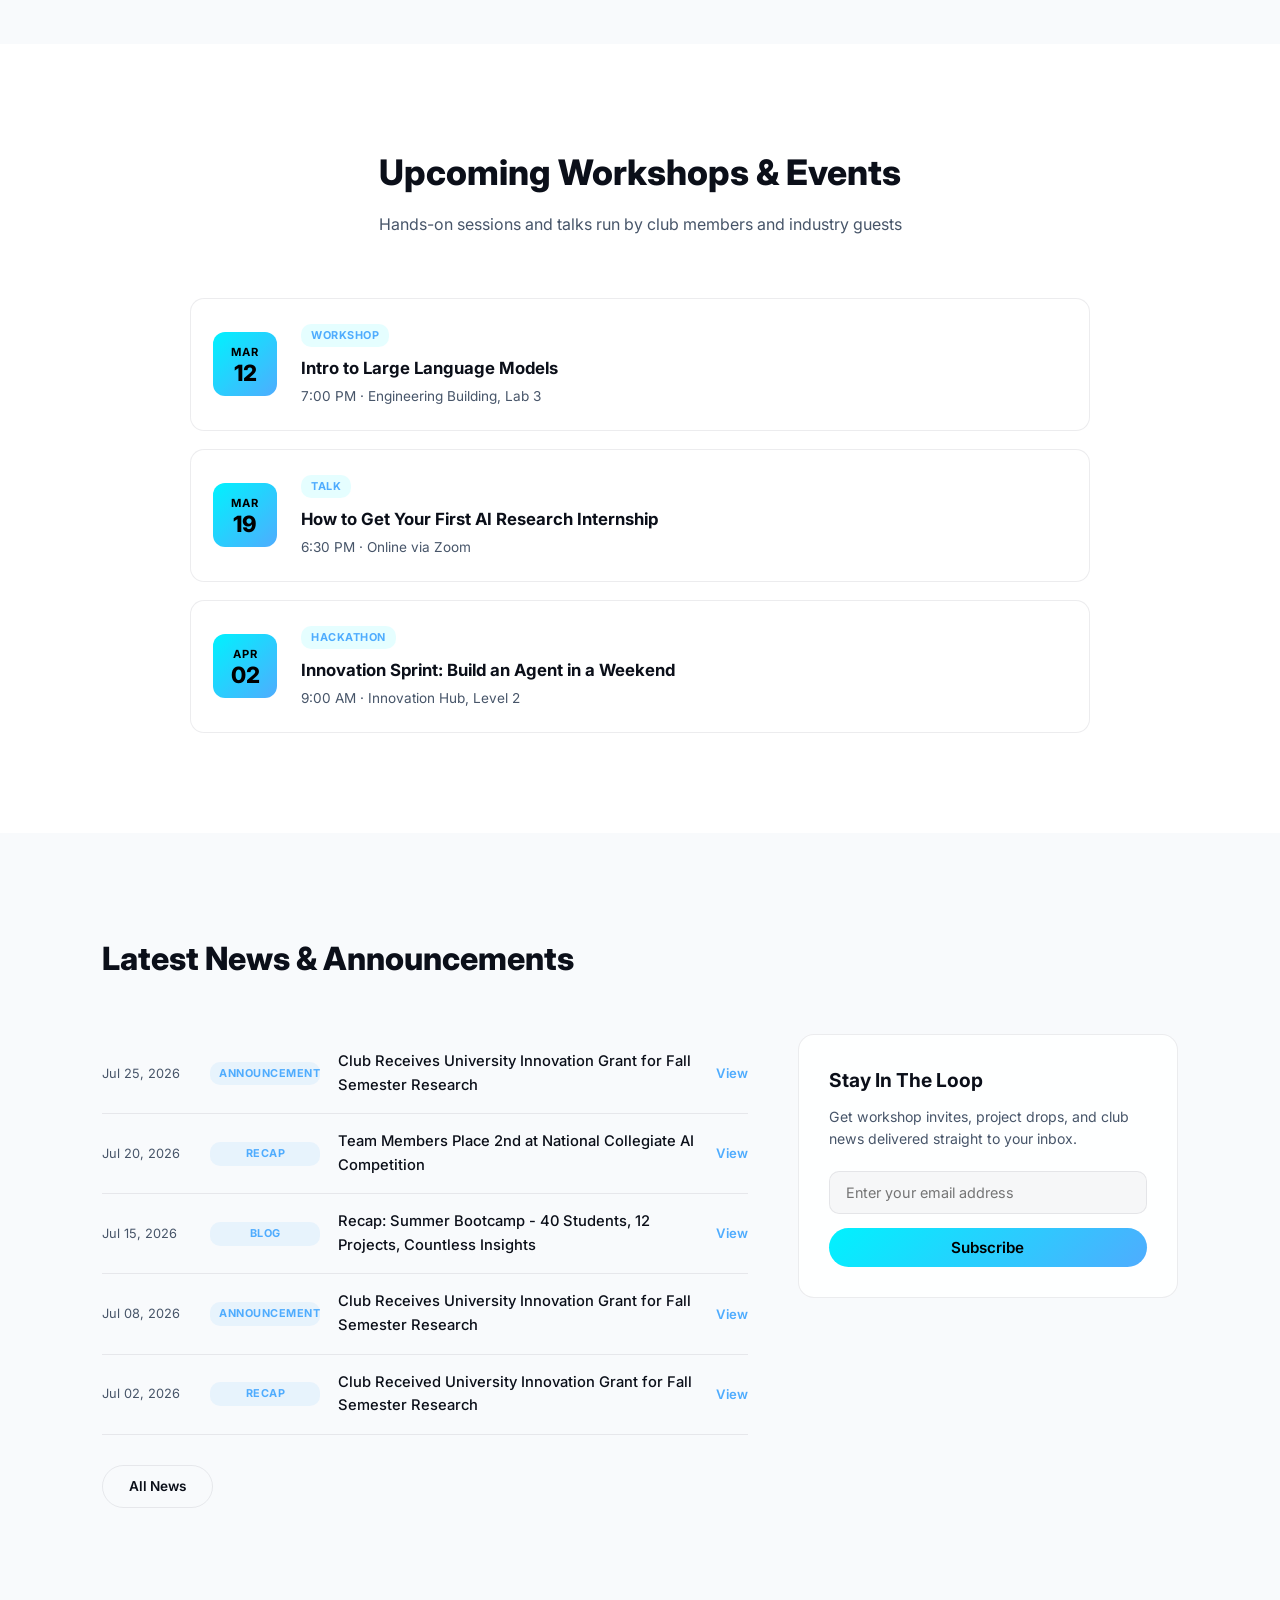
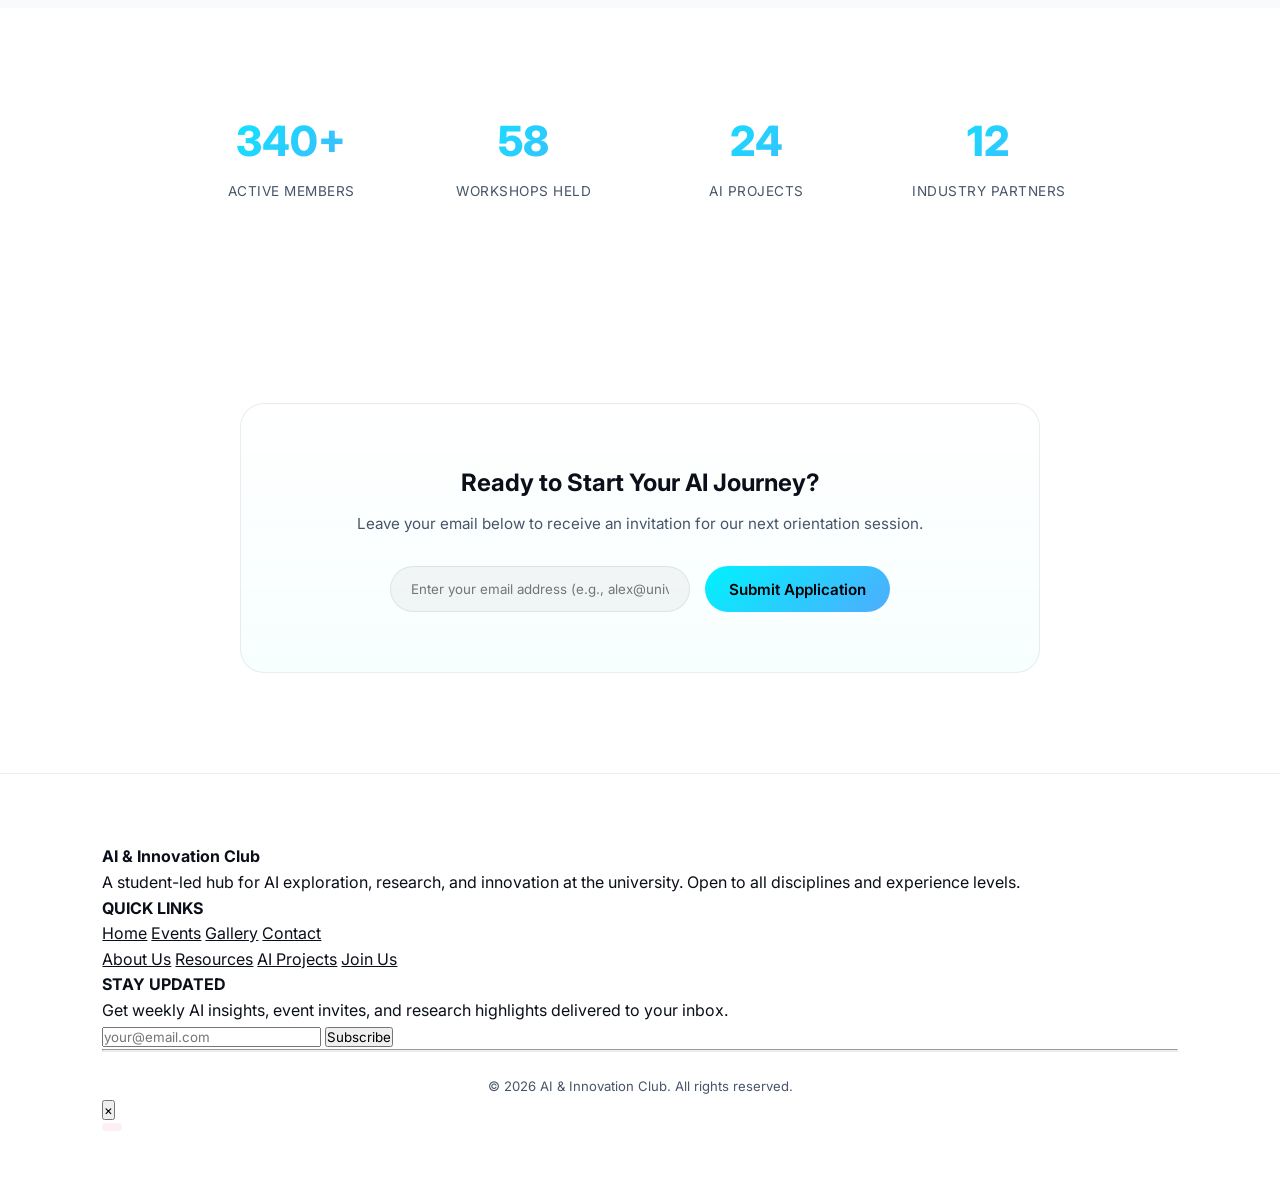
==== commit f1ca054f: "Update index.html" ====
--- a/index.html
+++ b/index.html
@@ -741,20 +741,90 @@
 
     <!-- Header Navigation -->
  <header>
-        <div class="logo">
-            <div class="logo-box"></div>
-            AI & Innovation Club
-        </div>
-        <ul class="nav-links">
-            <li><a href="index.html">Home</a></li>
-            <li><a href="events.html">Events</a></li>
-            <li><a href="gallery.html">Gallery</a></li>
-            <li><a href="contact.html">Contact</a></li>
-            <li><a href="about.html" class="active">About Us</a></li>
-            <li><a href="resources.html">Resources</a></li>
-            <li><a href="projects.html">AI Projects</a></li>
-        </ul>
-        <a href="join.html" class="btn-primary" style="padding: 8px 20px;">Join Us</a>
+          <nav class="navbar navbar-expand-lg bg-white">
+
+        <div class="container">
+
+            <!-- Logo / Brand -->
+            <a class="navbar-brand d-flex align-items-center" href="index.html">
+
+                <div class="brand-icon">
+                    <i class="bi bi-cpu"></i>
+                </div>
+
+                <span>AI & Innovation Club</span>
+
+            </a>
+
+
+            <!-- Mobile menu button -->
+            <button class="navbar-toggler" type="button" data-bs-toggle="collapse" data-bs-target="#mainNavbar">
+
+                <span class="navbar-toggler-icon"></span>
+
+            </button>
+
+
+            <!-- Navigation links -->
+            <div class="collapse navbar-collapse" id="mainNavbar">
+
+                <ul class="navbar-nav mx-auto">
+
+                    <li class="nav-item">
+                        <a class="nav-link" href="index.html">
+                            Home
+                        </a>
+                    </li>
+
+                    <li class="nav-item">
+                        <a class="nav-link" href="events.html">
+                            Events
+                        </a>
+                    </li>
+
+                    <li class="nav-item">
+                        <a class="nav-link" href="gallery.html">
+                            Gallery
+                        </a>
+                    </li>
+
+                    <li class="nav-item">
+                        <a class="nav-link" href="contact.html">
+                            Contact
+                        </a>
+                    </li>
+
+                    <li class="nav-item">
+                        <a class="nav-link" href="about.html">
+                            About Us
+                        </a>
+                    </li>
+
+                    <li class="nav-item">
+                        <a class="nav-link" href="resources.html">
+                            Resources
+                        </a>
+                    </li>
+
+                    <li class="nav-item">
+                        <a class="nav-link active" href="projects.html">
+                            AI Projects
+                        </a>
+                    </li>
+
+                </ul>
+
+
+                <!-- Join button -->
+                <a href="join.html" class="btn join-btn">
+                    Join Us <i class="bi bi-arrow-right"></i>
+                </a>
+
+            </div>
+
+        </div>
+
+    </nav>
     </header>
 
     <!-- Hero Section -->
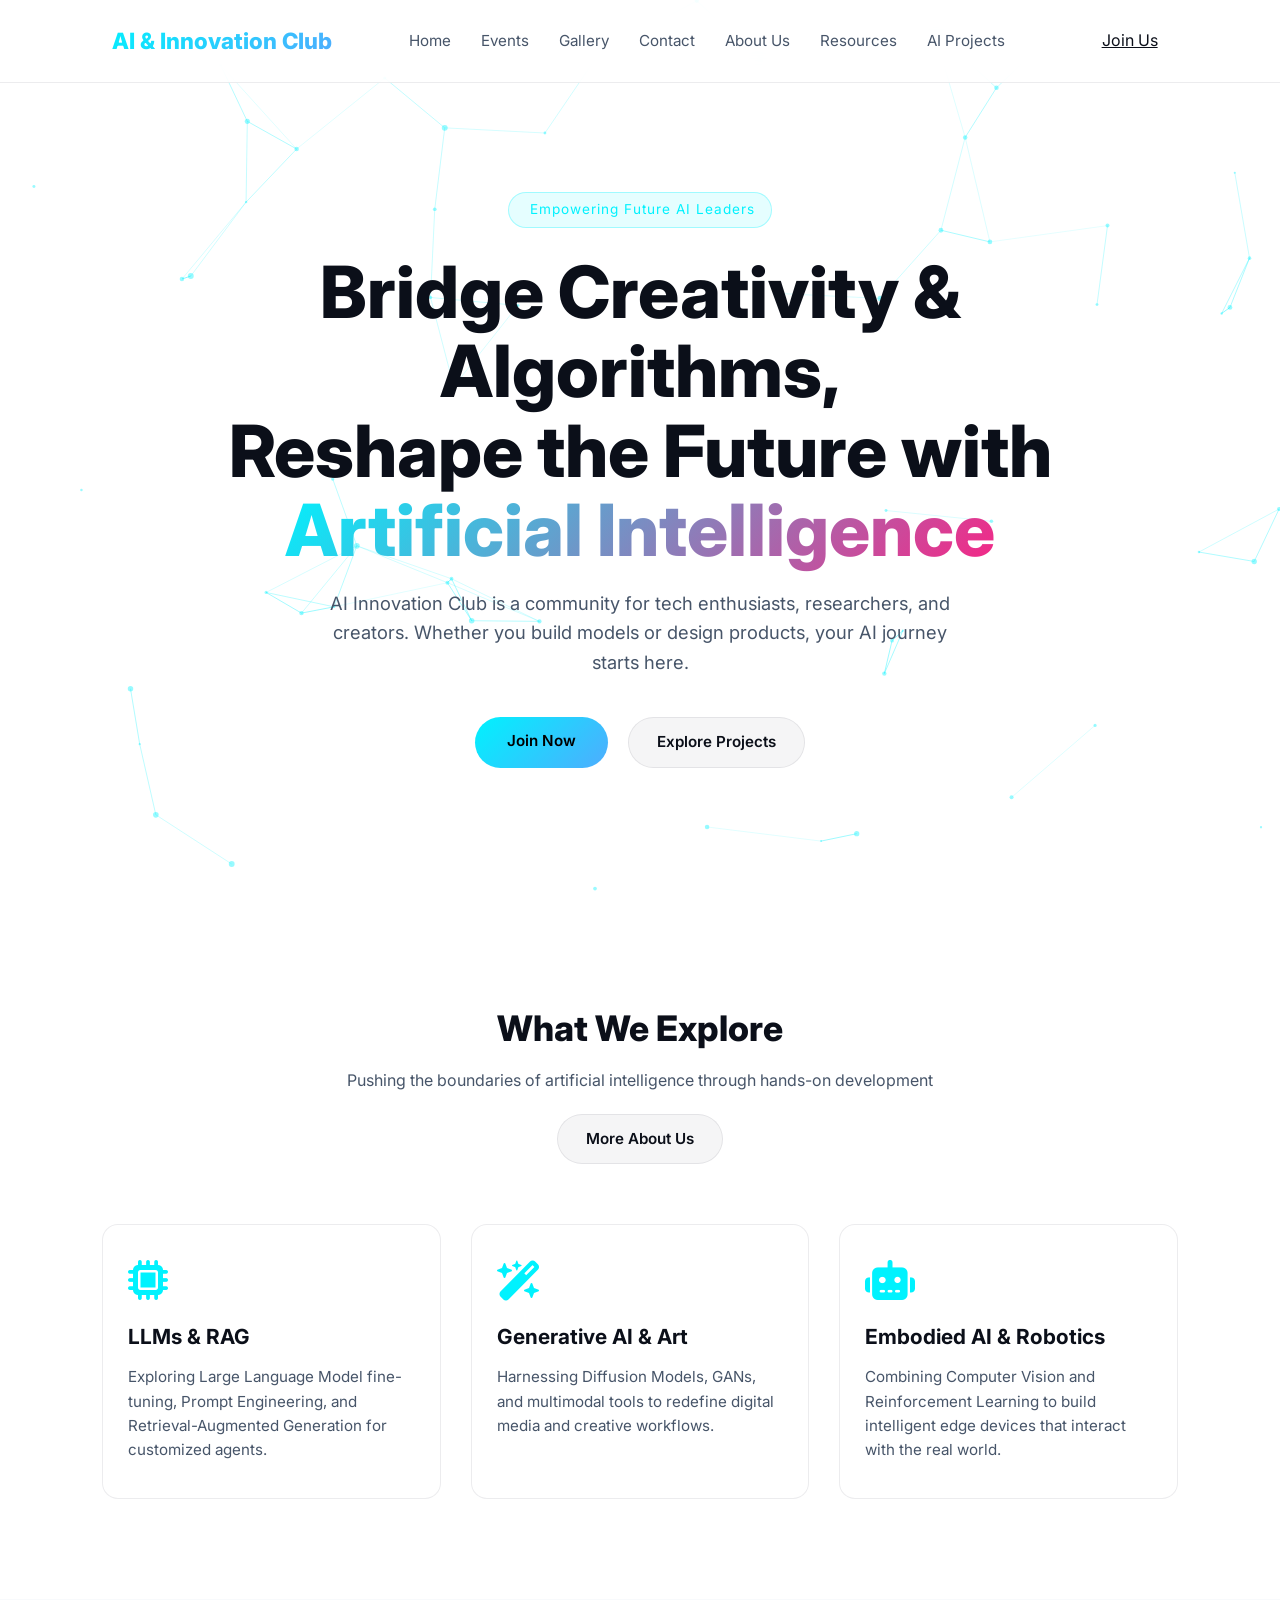
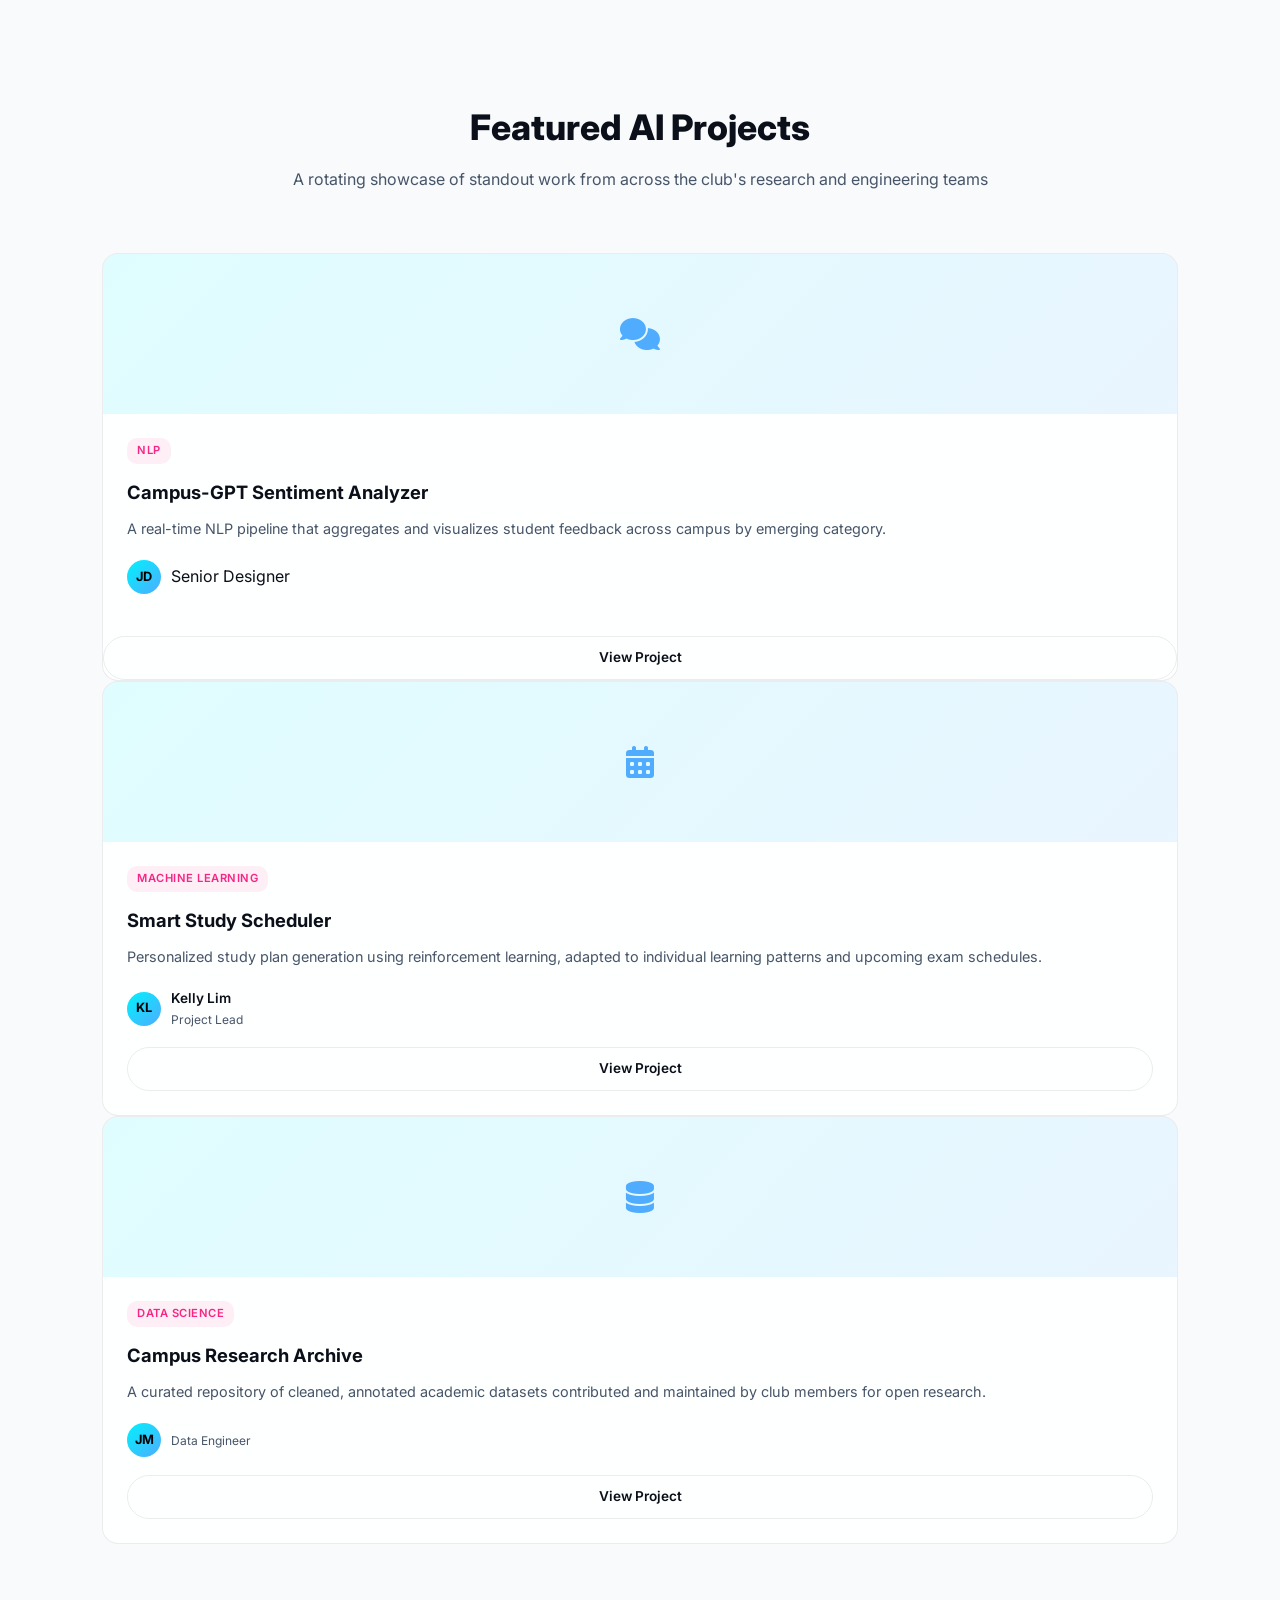
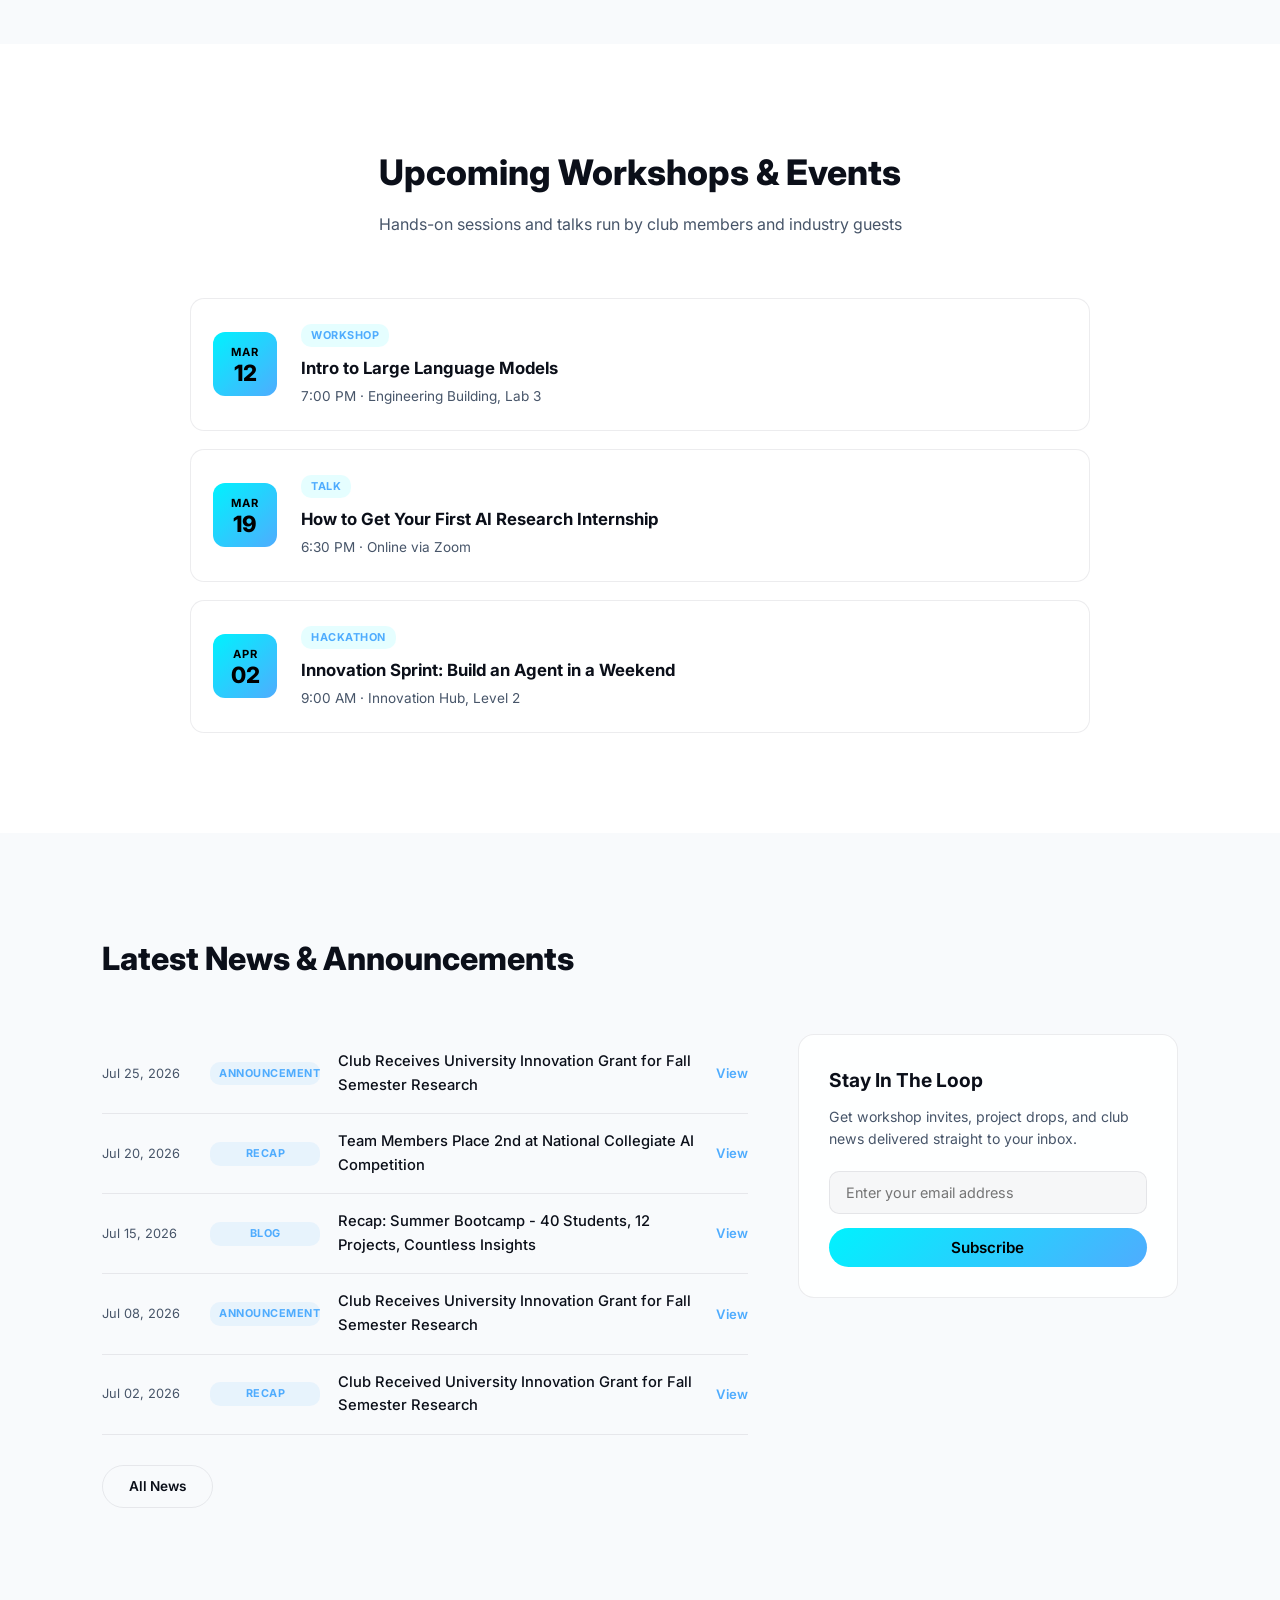
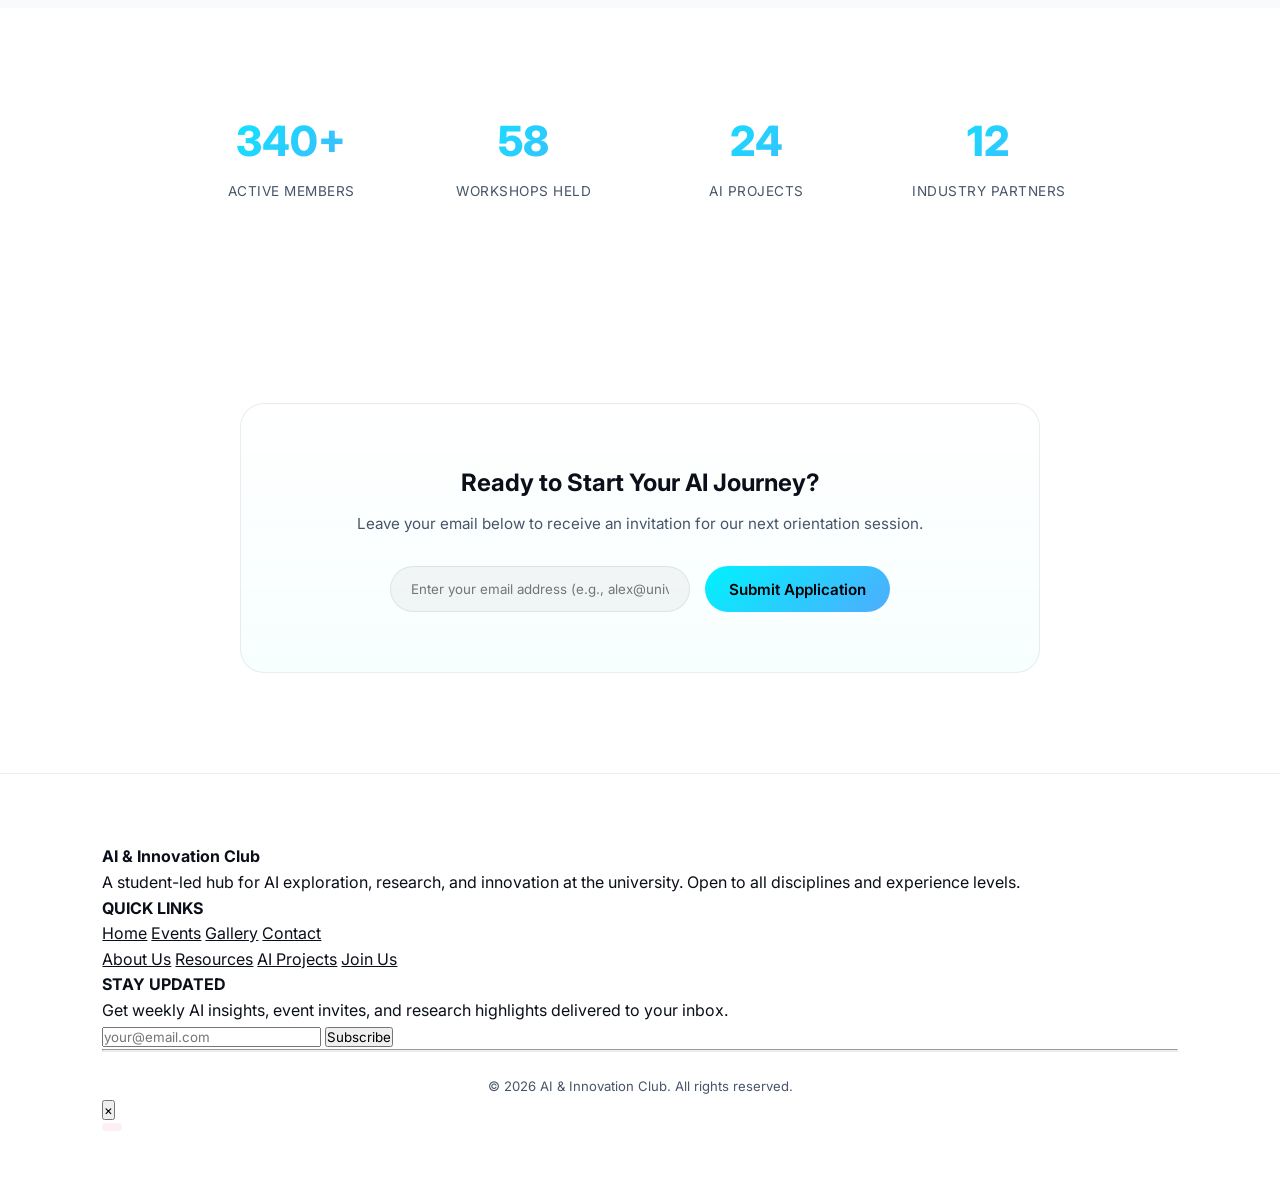
==== commit b23b66ea: "Update index.html" ====
--- a/index.html
+++ b/index.html
@@ -741,90 +741,20 @@
 
     <!-- Header Navigation -->
  <header>
-          <nav class="navbar navbar-expand-lg bg-white">
-
-        <div class="container">
-
-            <!-- Logo / Brand -->
-            <a class="navbar-brand d-flex align-items-center" href="index.html">
-
-                <div class="brand-icon">
-                    <i class="bi bi-cpu"></i>
-                </div>
-
-                <span>AI & Innovation Club</span>
-
-            </a>
-
-
-            <!-- Mobile menu button -->
-            <button class="navbar-toggler" type="button" data-bs-toggle="collapse" data-bs-target="#mainNavbar">
-
-                <span class="navbar-toggler-icon"></span>
-
-            </button>
-
-
-            <!-- Navigation links -->
-            <div class="collapse navbar-collapse" id="mainNavbar">
-
-                <ul class="navbar-nav mx-auto">
-
-                    <li class="nav-item">
-                        <a class="nav-link" href="index.html">
-                            Home
-                        </a>
-                    </li>
-
-                    <li class="nav-item">
-                        <a class="nav-link" href="events.html">
-                            Events
-                        </a>
-                    </li>
-
-                    <li class="nav-item">
-                        <a class="nav-link" href="gallery.html">
-                            Gallery
-                        </a>
-                    </li>
-
-                    <li class="nav-item">
-                        <a class="nav-link" href="contact.html">
-                            Contact
-                        </a>
-                    </li>
-
-                    <li class="nav-item">
-                        <a class="nav-link" href="about.html">
-                            About Us
-                        </a>
-                    </li>
-
-                    <li class="nav-item">
-                        <a class="nav-link" href="resources.html">
-                            Resources
-                        </a>
-                    </li>
-
-                    <li class="nav-item">
-                        <a class="nav-link active" href="projects.html">
-                            AI Projects
-                        </a>
-                    </li>
-
-                </ul>
-
-
-                <!-- Join button -->
-                <a href="join.html" class="btn join-btn">
-                    Join Us <i class="bi bi-arrow-right"></i>
-                </a>
-
-            </div>
-
-        </div>
-
-    </nav>
+        <div class="logo">
+            <div class="logo-box"></div>
+            AI & Innovation Club
+        </div>
+        <ul class="nav-links">
+            <li><a href="index.html">Home</a></li>
+            <li><a href="events.html">Events</a></li>
+            <li><a href="gallery.html">Gallery</a></li>
+            <li><a href="contact.html">Contact</a></li>
+            <li><a href="about.html" class="active">About Us</a></li>
+            <li><a href="resources.html">Resources</a></li>
+            <li><a href="projects.html">AI Projects</a></li>
+        </ul>
+        <a href="join.html" class="btn-primary" style="padding: 8px 20px;">Join Us</a>
     </header>
 
     <!-- Hero Section -->
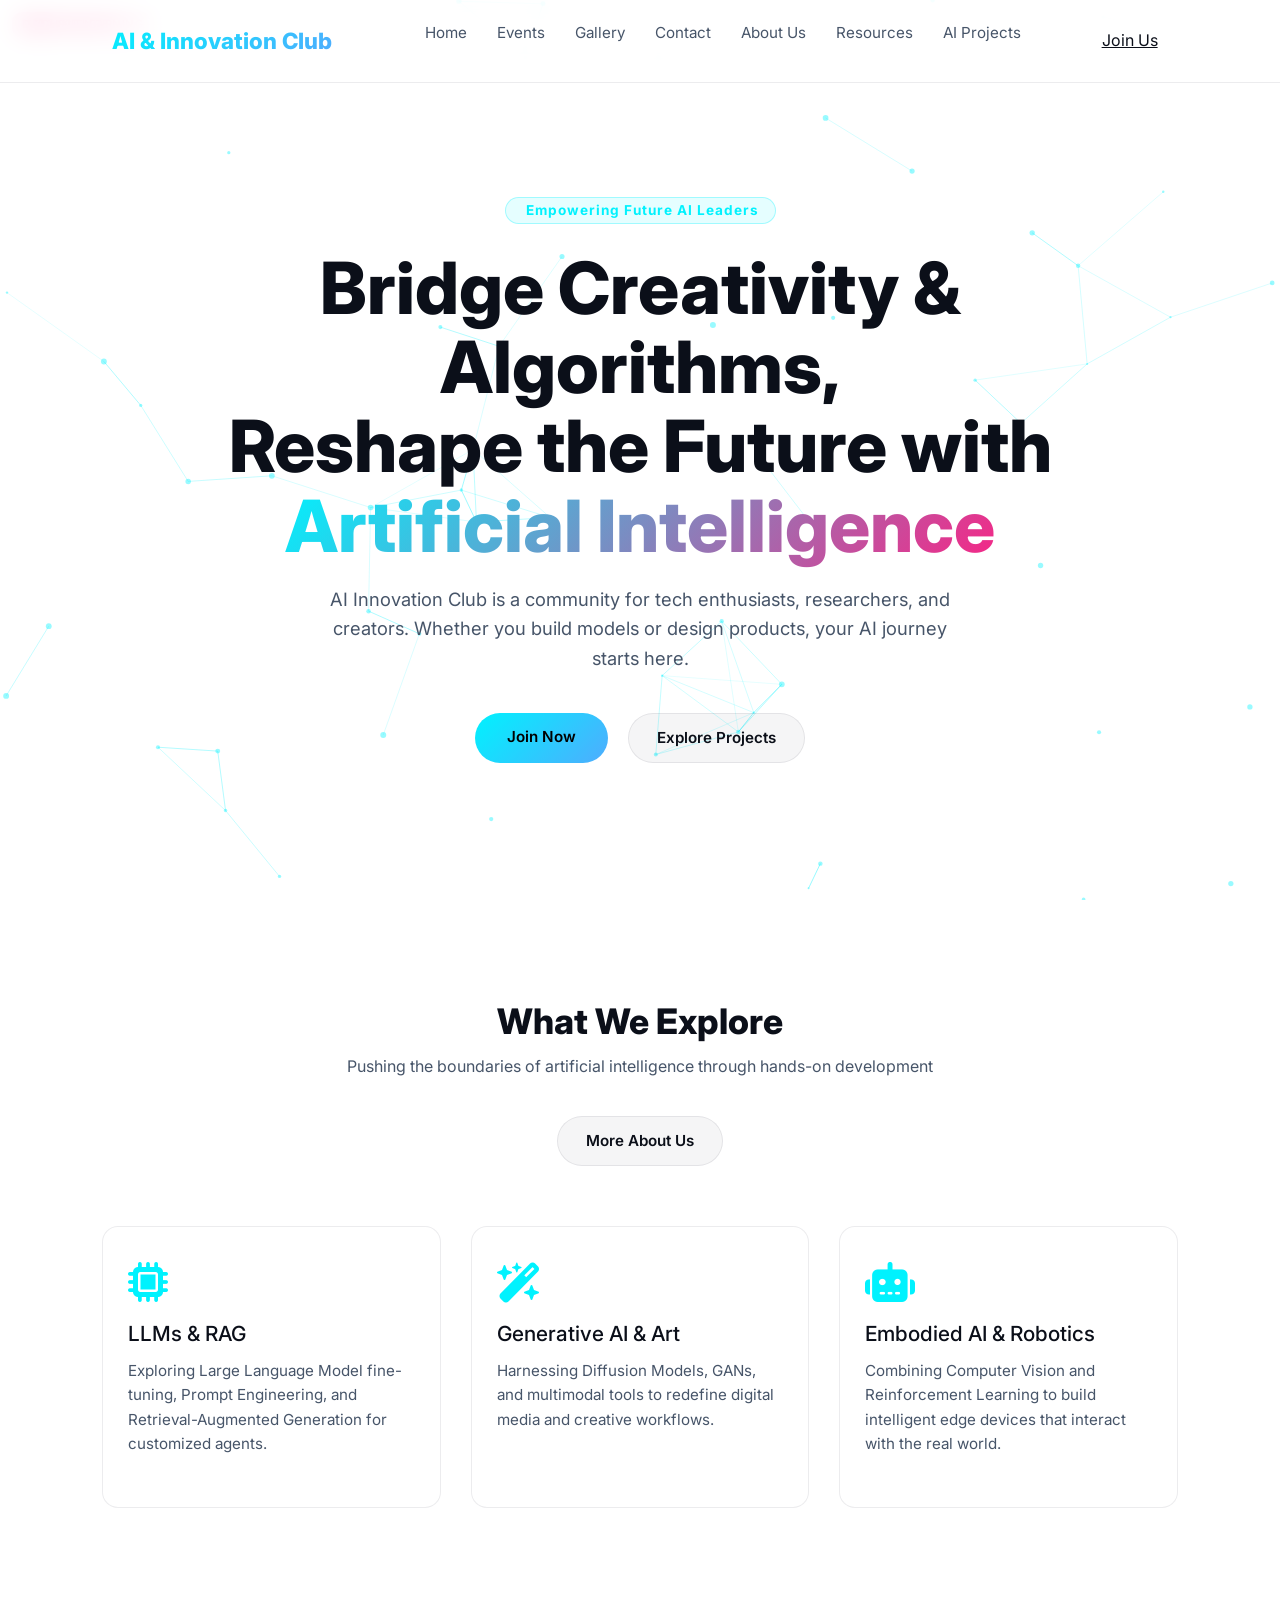
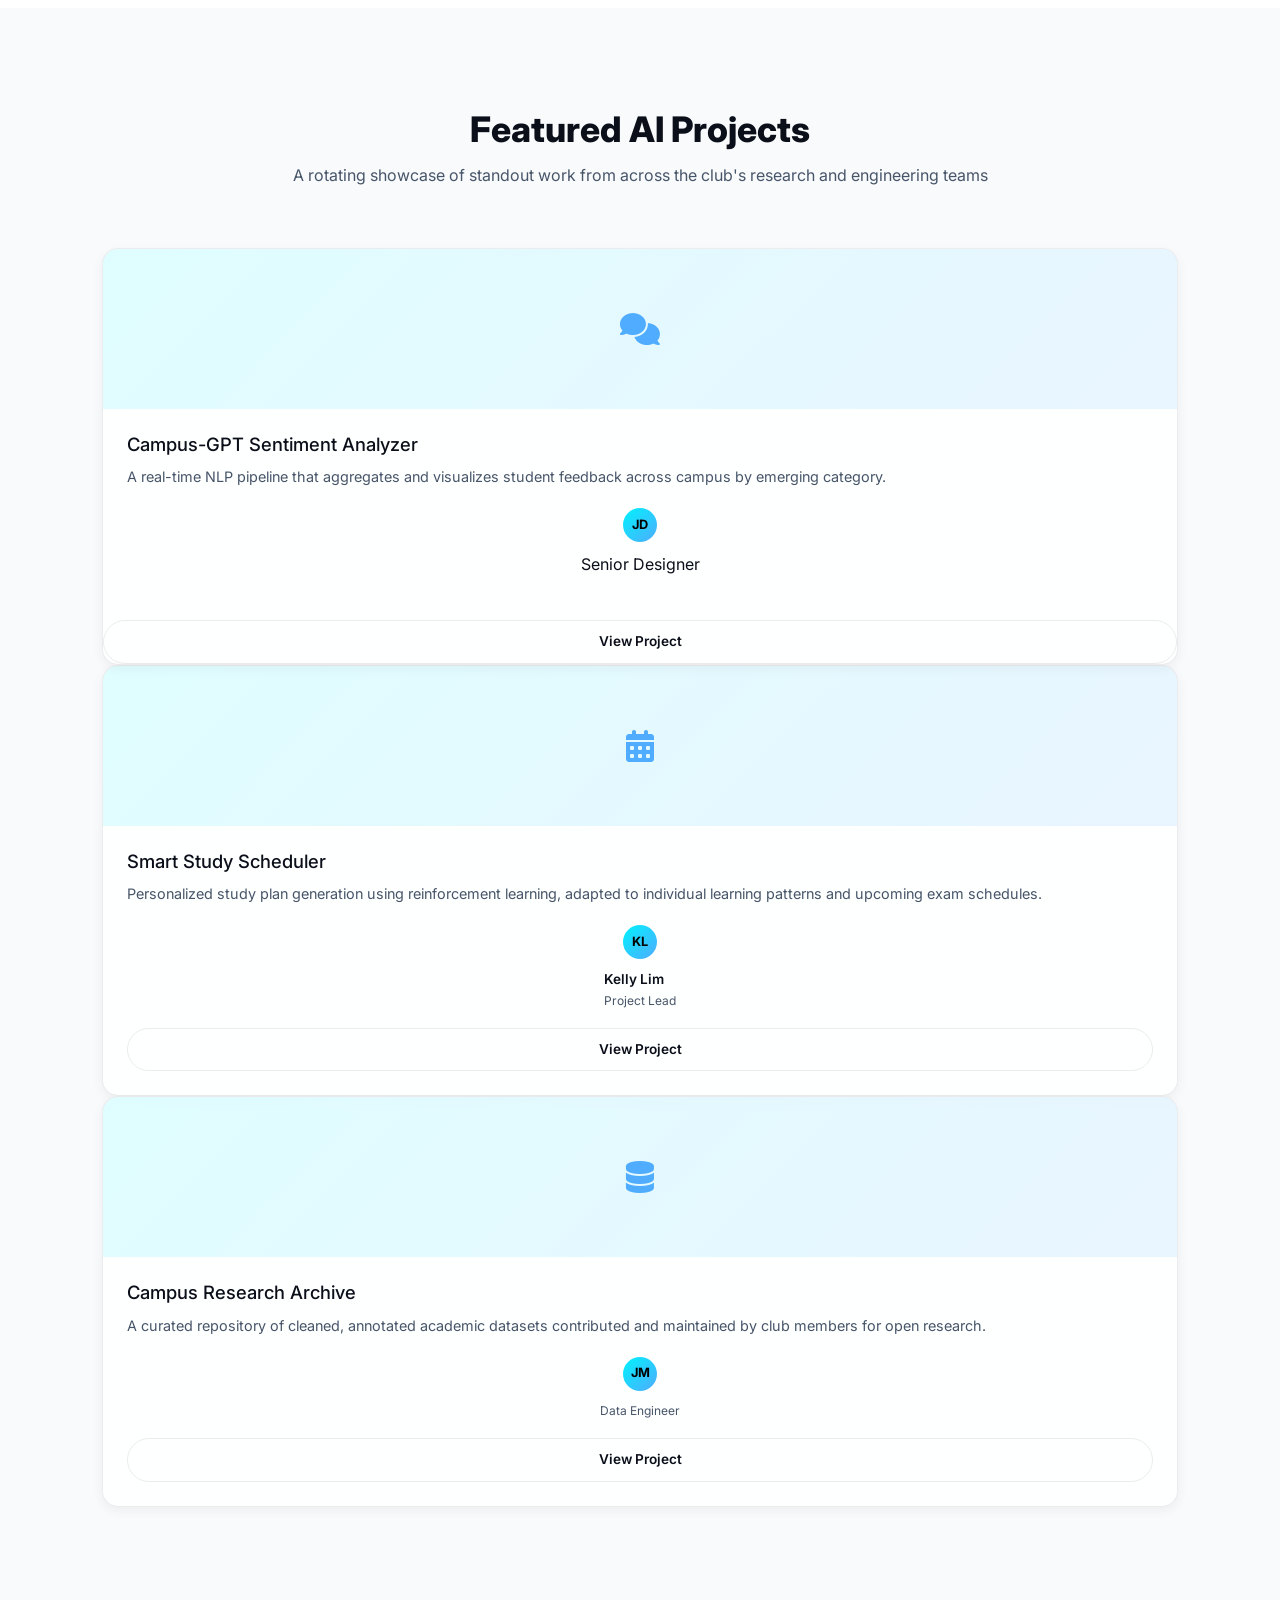
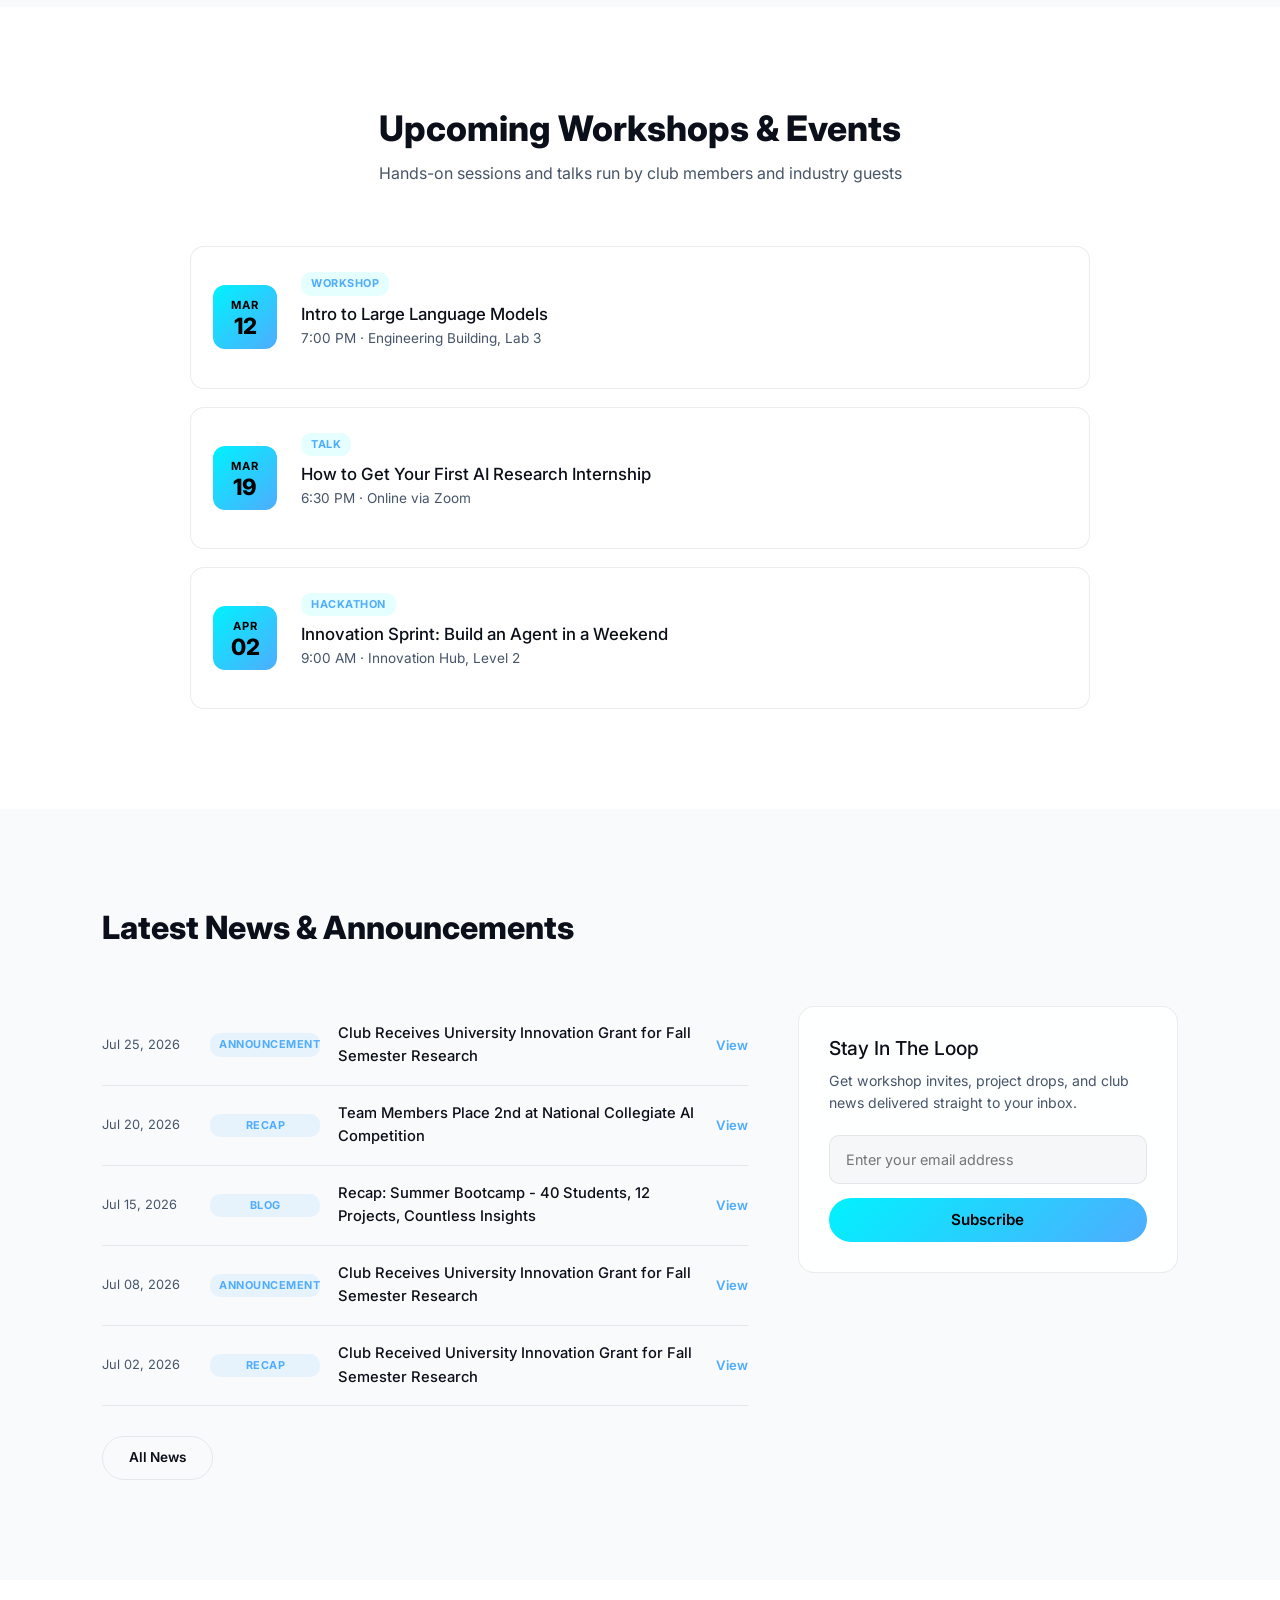
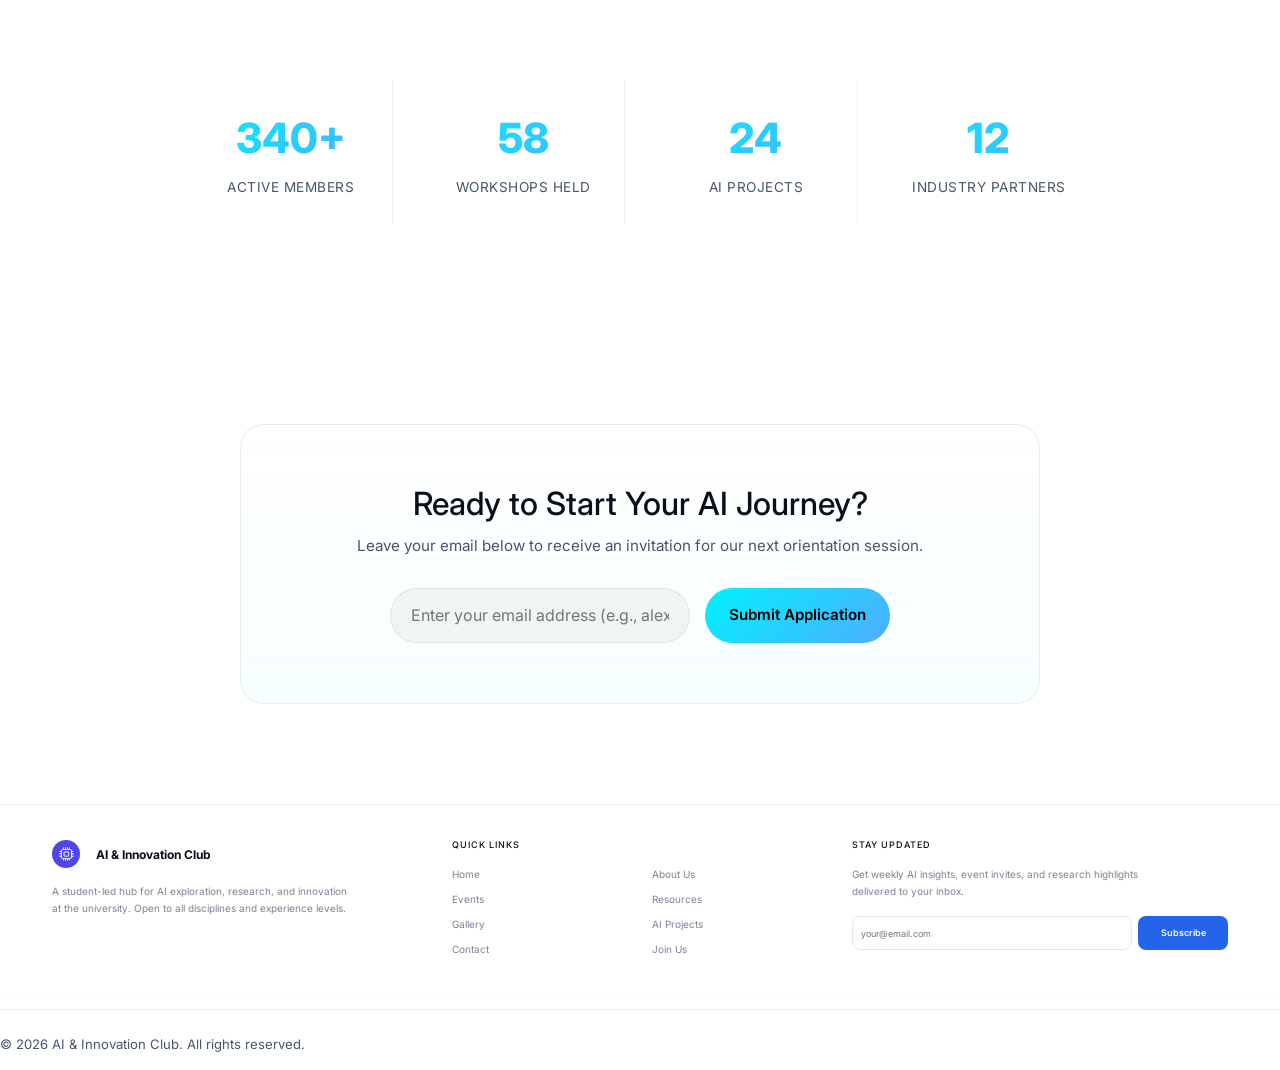
==== commit cf0e4bf3: "Update index.html" ====
--- a/index.html
+++ b/index.html
@@ -1,6 +1,11 @@
 <!DOCTYPE html>
 <html lang="en">
 <head>
+    <link href="https://cdn.jsdelivr.net/npm/bootstrap@5.3.3/dist/css/bootstrap.min.css" rel="stylesheet">
+    <!-- Bootstrap Icons -->
+    <link rel="stylesheet" href="https://cdn.jsdelivr.net/npm/bootstrap-icons@1.11.3/font/bootstrap-icons.min.css">
+
+    <link rel="stylesheet" href="css/style.css">
     <meta charset="UTF-8">
     <meta name="viewport" content="width=device-width, initial-scale=1.0">
     <title>AI Innovation Club - Exploring Infinite Intelligence</title>
--- a/css/style.css
+++ b/css/style.css
@@ -0,0 +1,1851 @@
+/* =========================
+   GLOBAL
+========================= */
+
+body {
+    margin: 0;
+    font-family: Arial, Helvetica, sans-serif;
+    color: #111827;
+    background: #ffffff;
+}
+
+html {
+    scroll-behavior: smooth;
+}
+/* =========================
+   NAVBAR
+========================= */
+
+.navbar {
+    min-height: 64px;
+    border-bottom: 1px solid #eeeeee;
+}
+
+.navbar-brand {
+    font-size: 14px;
+    font-weight: 600;
+    color: #111827;
+    text-decoration: none;
+}
+
+.brand-icon {
+    width: 28px;
+    height: 28px;
+
+    display: flex;
+    align-items: center;
+    justify-content: center;
+
+    margin-right: 8px;
+
+    background: #4f46e5;
+    color: white;
+
+    border-radius: 50%;
+
+    font-size: 14px;
+}
+
+.navbar-nav {
+    gap: 8px;
+}
+
+.nav-link {
+    font-size: 13px;
+    color: #555f70;
+    padding: 7px 12px !important;
+    border-radius: 20px;
+}
+
+.nav-link:hover {
+    color: #2563eb;
+}
+
+.nav-link.active {
+    background: #eef4ff;
+    color: #2563eb;
+}
+
+.join-btn {
+    background: #2563eb;
+    color: white;
+
+    border-radius: 20px;
+
+    padding: 8px 17px;
+
+    font-size: 13px;
+    font-weight: 600;
+}
+
+.join-btn:hover {
+    background: #1d4ed8;
+    color: white;
+}
+
+/* =========================
+   PAGE HEADER
+========================= */
+
+.page-header {
+    padding: 35px 0 42px;
+}
+
+.breadcrumb-text {
+    font-size: 11px;
+    color: #9ca3af;
+    margin-bottom: 18px;
+}
+
+.breadcrumb-text span {
+    margin: 0 7px;
+}
+
+.semester-badge {
+    display: inline-block;
+
+    background: #eef4ff;
+    color: #2563eb;
+
+    border-radius: 20px;
+
+    padding: 6px 12px;
+
+    font-size: 10px;
+    font-weight: 700;
+    letter-spacing: 0.5px;
+
+    margin-bottom: 18px;
+}
+
+.page-header h1 {
+    font-size: 42px;
+    font-weight: 700;
+    margin-bottom: 10px;
+}
+
+.page-header h1 span {
+    color: #4f6df5;
+}
+
+.page-header p {
+    max-width: 600px;
+
+    color: #718096;
+
+    font-size: 14px;
+    line-height: 1.7;
+
+    margin-bottom: 18px;
+}
+
+.header-tags {
+    display: flex;
+    gap: 8px;
+}
+
+.tag {
+    padding: 6px 12px;
+    border-radius: 15px;
+
+    font-size: 11px;
+    font-weight: 600;
+}
+
+.blue-tag {
+    background: #eef4ff;
+    color: #3568e8;
+}
+
+.purple-tag {
+    background: #f0edff;
+    color: #7357e8;
+}
+
+.green-tag {
+    background: #dcfce7;
+    color: #159447;
+}
+
+/* =========================
+   FILTER SECTION
+========================= */
+
+.filter-section {
+    border-top: 1px solid #f0f0f0;
+    border-bottom: 1px solid #eeeeee;
+
+    padding: 18px 0;
+}
+
+.filter-grid {
+    display: grid;
+
+    grid-template-columns:
+        2.3fr
+        0.8fr
+        0.8fr
+        0.8fr
+        auto;
+
+    gap: 10px;
+
+    align-items: end;
+}
+
+.filter-item label {
+    display: block;
+
+    font-size: 9px;
+    font-weight: 700;
+
+    color: #9ca3af;
+
+    letter-spacing: 1px;
+
+    margin-bottom: 6px;
+}
+
+.input-wrapper {
+    position: relative;
+}
+
+.input-wrapper i {
+    position: absolute;
+
+    left: 12px;
+    top: 50%;
+
+    transform: translateY(-50%);
+
+    color: #a5afbf;
+}
+
+.input-wrapper input,
+.filter-item select {
+    width: 100%;
+
+    height: 38px;
+
+    border: 1px solid #e5eaf0;
+    border-radius: 10px;
+
+    background: #f8fafc;
+
+    padding: 0 12px;
+
+    font-size: 11px;
+
+    outline: none;
+}
+
+.input-wrapper input {
+    padding-left: 32px;
+}
+
+.input-wrapper input:focus,
+.filter-item select:focus {
+    border-color: #6b8cff;
+    background: white;
+}
+
+.filter-buttons {
+    display: flex;
+    gap: 7px;
+}
+
+.search-btn,
+.reset-btn {
+    height: 38px;
+
+    border-radius: 10px;
+
+    padding: 0 15px;
+
+    font-size: 11px;
+    font-weight: 600;
+
+    cursor: pointer;
+}
+
+.search-btn {
+    border: none;
+
+    background: #2563eb;
+    color: white;
+}
+
+.reset-btn {
+    border: 1px solid #e5e7eb;
+
+    background: white;
+    color: #6b7280;
+}
+
+/* =========================
+   EVENT SECTIONS
+========================= */
+
+.events-section {
+    padding: 24px 0;
+}
+
+.section-heading {
+    display: flex;
+    align-items: center;
+    gap: 10px;
+
+    margin-bottom: 16px;
+}
+
+.section-icon {
+    width: 26px;
+    height: 26px;
+
+    display: flex;
+    align-items: center;
+    justify-content: center;
+
+    background: #eaf1ff;
+    color: #4073e9;
+
+    border-radius: 7px;
+}
+
+.section-heading small {
+    display: block;
+
+    font-size: 9px;
+    font-weight: 700;
+
+    color: #4f7cf0;
+
+    letter-spacing: 1px;
+}
+
+.section-heading h2 {
+    margin: 0;
+
+    font-size: 21px;
+    font-weight: 700;
+}
+
+/* =========================
+   EVENT CARD
+========================= */
+
+.event-card {
+    overflow: hidden;
+
+    background: white;
+
+    border: 1px solid #e7ebf1;
+
+    border-radius: 12px;
+
+    box-shadow: 0 3px 10px rgba(30, 50, 80, 0.06);
+
+    transition: transform 0.2s ease,
+                box-shadow 0.2s ease;
+}
+
+.event-card:hover {
+    transform: translateY(-3px);
+
+    box-shadow: 0 8px 20px rgba(30, 50, 80, 0.10);
+}
+
+.event-image {
+    height: 135px;
+
+    position: relative;
+
+    overflow: hidden;
+}
+
+.event-image img {
+    width: 100%;
+    height: 100%;
+
+    object-fit: cover;
+}
+
+.event-type,
+.event-level {
+    position: absolute;
+    top: 8px;
+    padding: 4px 7px;
+    border-radius: 7px;
+    background: white;
+    color: #3c6ee9;
+    font-size: 8px;
+    font-weight: 700;
+}
+
+.event-type {
+    left: 8px;
+}
+
+.event-level {
+    left: 78px;
+}
+
+.event-content {
+    padding: 12px;
+}
+
+.event-content h3 {
+    font-size: 14px;
+    font-weight: 700;
+
+    margin-bottom: 10px;
+}
+
+.event-content p {
+    margin: 5px 0;
+
+    font-size: 10px;
+
+    color: #718096;
+}
+
+.event-content p i {
+    width: 18px;
+
+    color: #5d84ee;
+}
+
+.register-btn {
+    width: 100%;
+
+    margin-top: 9px;
+
+    border: none;
+
+    background: #2563eb;
+    color: white;
+
+    border-radius: 9px;
+
+    padding: 8px;
+
+    font-size: 10px;
+    font-weight: 600;
+
+    cursor: pointer;
+}
+
+.register-btn:hover {
+    background: #1d4ed8;
+}
+
+.hackathon-section {
+    background: #f7f9fc;
+    padding: 24px 0 30px;
+}
+
+/* =========================
+   CALENDAR
+========================= */
+
+.calendar-section {
+    padding: 30px 0 45px;
+}
+
+.calendar-banner {
+    height: 190px;
+
+    position: relative;
+
+    overflow: hidden;
+
+    border-radius: 12px;
+}
+
+.calendar-banner img {
+    width: 100%;
+    height: 100%;
+
+    object-fit: cover;
+}
+
+.calendar-overlay {
+    position: absolute;
+
+    inset: 0;
+
+    display: flex;
+    flex-direction: column;
+    justify-content: center;
+
+    padding: 25px;
+
+    background: rgba(30, 40, 100, 0.45);
+
+    color: white;
+}
+
+.calendar-overlay span {
+    font-size: 10px;
+}
+
+.calendar-overlay h3 {
+    font-size: 20px;
+    margin-top: 7px;
+}
+
+.calendar-btn {
+    margin-top: 12px;
+
+    background: white;
+
+    border: 1px solid #e2e6eb;
+
+    border-radius: 9px;
+
+    padding: 8px 13px;
+
+    font-size: 10px;
+
+    color: #555f70;
+}
+
+/* Upcoming list */
+
+.upcoming-box {
+    background: #f8fafc;
+
+    border: 1px solid #edf0f4;
+
+    border-radius: 12px;
+
+    padding: 18px;
+}
+
+.upcoming-box > h3 {
+    font-size: 13px;
+
+    margin-bottom: 10px;
+}
+
+.upcoming-event {
+    display: flex;
+    align-items: center;
+
+    gap: 10px;
+
+    padding: 9px 0;
+
+    border-bottom: 1px solid #e8ecf1;
+}
+
+.upcoming-event:last-child {
+    border-bottom: none;
+}
+
+.date-box {
+    width: 34px;
+    min-width: 34px;
+
+    text-align: center;
+
+    background: white;
+
+    border-radius: 7px;
+
+    padding: 4px;
+
+    border: 1px solid #edf0f4;
+}
+
+.date-box strong {
+    display: block;
+
+    font-size: 7px;
+
+    color: #4f7cf0;
+}
+
+.date-box span {
+    font-size: 12px;
+
+    font-weight: 700;
+}
+
+.upcoming-info {
+    flex: 1;
+}
+
+.upcoming-info strong {
+    display: block;
+
+    font-size: 9px;
+}
+
+.upcoming-info small {
+    font-size: 8px;
+
+    color: #5d84ee;
+}
+
+.upcoming-event button {
+    border: none;
+
+    background: transparent;
+
+    color: #4f7cf0;
+
+    font-size: 8px;
+
+    cursor: pointer;
+}
+/* =========================
+   FOOTER
+========================= */
+
+.site-footer {
+    padding: 35px 0 15px;
+
+    border-top: 1px solid #eeeeee;
+
+    background: white;
+}
+
+.footer-brand {
+    display: flex;
+    align-items: center;
+
+    gap: 8px;
+
+    font-size: 12px;
+}
+
+.site-footer p {
+    max-width: 300px;
+
+    color: #7a8494;
+
+    font-size: 10px;
+    line-height: 1.7;
+}
+
+.site-footer h4 {
+    font-size: 9px;
+
+    letter-spacing: 1px;
+
+    margin-bottom: 15px;
+}
+
+.site-footer a {
+    display: block;
+
+    color: #7a8494;
+
+    text-decoration: none;
+
+    font-size: 10px;
+
+    margin-bottom: 9px;
+}
+
+.site-footer a:hover {
+    color: #2563eb;
+}
+
+.newsletter {
+    display: flex;
+
+    gap: 5px;
+}
+
+.newsletter input {
+    width: 150px;
+
+    border: 1px solid #e5e7eb;
+
+    border-radius: 8px;
+
+    padding: 8px;
+
+    font-size: 9px;
+}
+
+.newsletter button {
+    border: none;
+
+    background: #2563eb;
+
+    color: white;
+
+    border-radius: 8px;
+
+    padding: 8px 12px;
+
+    font-size: 9px;
+}
+
+.site-footer hr {
+    border: none;
+
+    border-top: 1px solid #eeeeee;
+
+    margin: 20px 0 12px;
+}
+
+.footer-bottom {
+    display: flex;
+
+    justify-content: space-between;
+
+    color: #a0a8b5;
+
+    font-size: 8px;
+}
+
+/* ========================================
+   EVENT CALENDAR
+======================================== */
+
+.calendar-container {
+    width: 100%;
+    background: #ffffff;
+    border-radius: 12px;
+    padding: 15px;
+    box-sizing: border-box;
+}
+
+.calendar-header {
+    display: flex;
+    align-items: center;
+    justify-content: space-between;
+    margin-bottom: 15px;
+}
+
+.calendar-header h3 {
+    margin: 0;
+    font-size: 20px;
+    font-weight: 600;
+}
+
+.calendar-nav {
+    width: 32px;
+    height: 32px;
+
+    border: none;
+    border-radius: 50%;
+
+    background: #f1f5f9;
+
+    cursor: pointer;
+
+    font-size: 18px;
+
+    display: flex;
+    align-items: center;
+    justify-content: center;
+}
+
+.calendar-nav:hover {
+    background: #e2e8f0;
+}
+
+.calendar-weekdays,
+.calendar-days {
+    display: grid;
+    grid-template-columns: repeat(7, 1fr);
+}
+
+.calendar-weekdays {
+    margin-bottom: 8px;
+}
+
+.calendar-weekdays div {
+    text-align: center;
+    font-size: 12px;
+    font-weight: 600;
+    color: #64748b;
+}
+
+.calendar-days {
+    gap: 4px;
+}
+
+.calendar-day {
+    min-height: 34px;
+
+    display: flex;
+    align-items: center;
+    justify-content: center;
+
+    border-radius: 8px;
+
+    font-size: 13px;
+
+    position: relative;
+}
+
+.calendar-day.empty {
+    visibility: hidden;
+}
+
+.calendar-day.event-day {
+    background: #eef2ff;
+    font-weight: 600;
+    cursor: pointer;
+}
+
+.calendar-day.event-day::after {
+    content: "";
+
+    position: absolute;
+
+    width: 5px;
+    height: 5px;
+
+    border-radius: 50%;
+
+    bottom: 4px;
+}
+
+.calendar-day.event-day:hover {
+    background: #e0e7ff;
+}
+
+.calendar-legend {
+    display: flex;
+    align-items: center;
+    gap: 7px;
+
+    margin-top: 15px;
+
+    font-size: 12px;
+    color: #64748b;
+}
+
+.calendar-dot {
+    width: 7px;
+    height: 7px;
+
+    border-radius: 50%;
+}
+
+/* ========================================
+   CALENDAR EVENT POPUP
+======================================== */
+
+.calendar-event-popup {
+    display: none;
+
+    position: relative;
+
+    margin-top: 15px;
+
+    padding: 20px;
+
+    background: #ffffff;
+
+    border-radius: 12px;
+
+    border: 1px solid #e2e8f0;
+
+    box-shadow: 0 4px 15px rgba(0, 0, 0, 0.08);
+}
+
+.calendar-event-popup h3 {
+    margin: 0 30px 15px 0;
+
+    font-size: 18px;
+
+    font-weight: 600;
+}
+
+.calendar-event-popup p {
+    margin: 8px 0;
+
+    font-size: 13px;
+
+    color: #64748b;
+}
+
+.calendar-event-popup p i {
+    margin-right: 7px;
+}
+
+.calendar-popup-close {
+    position: absolute;
+
+    top: 10px;
+    right: 10px;
+
+    width: 28px;
+    height: 28px;
+
+    border: none;
+
+    border-radius: 50%;
+
+    background: #f1f5f9;
+
+    font-size: 20px;
+
+    cursor: pointer;
+}
+
+.calendar-popup-close:hover {
+    background: #e2e8f0;
+}
+
+.popup-event-type {
+    display: inline-block;
+
+    margin-top: 8px;
+
+    padding: 5px 10px;
+
+    border-radius: 20px;
+
+    background: #eef2ff;
+
+    font-size: 11px;
+
+    font-weight: 600;
+}
+
+.upcoming-register-btn {
+    border: none;
+    background: transparent;
+    color: #2563eb;
+    font-size: 11px;
+    cursor: pointer;
+    padding: 5px 8px;
+    border-radius: 4px;
+}
+
+.upcoming-register-btn:hover {
+    background: #eff6ff;
+}
+
+/* Registered state */
+.upcoming-register-btn.registered {
+    background: #16a34a;
+    color: #ffffff;
+    font-weight: 600;
+    cursor: default;
+    padding: 5px 10px;
+}
+
+.social-share-section {
+    padding: 40px 0;
+    text-align: center;
+    background: #ffffff;
+}
+
+.social-share-section small {
+    color: #2563eb;
+    font-weight: 600;
+    letter-spacing: 2px;
+}
+
+.social-share-section h2 {
+    margin: 8px 0;
+}
+
+.social-share-section p {
+    color: #64748b;
+    margin-bottom: 25px;
+}
+
+.social-share-section .a2a_kit {
+    display: flex;
+    justify-content: center;
+    gap: 8px;
+}
+
+.projects-header {
+    padding: 55px 0 45px;
+    background: #ffffff;
+}
+
+.projects-header-row {
+    display: flex;
+    justify-content: space-between;
+    align-items: center;
+    gap: 50px;
+}
+
+.projects-header-text {
+    max-width: 560px;
+}
+
+.projects-header-text small {
+    display: block;
+
+    color: #2563eb;
+
+    font-size: 10px;
+
+    font-weight: 700;
+
+    letter-spacing: 2px;
+
+    margin-bottom: 12px;
+}
+
+.projects-header-text h1 {
+    margin: 0 0 12px;
+
+    font-size: 42px;
+
+    font-weight: 700;
+
+    letter-spacing: -1px;
+
+    color: #0f172a;
+}
+
+.projects-header-text p {
+    margin: 0;
+
+    color: #64748b;
+
+    font-size: 14px;
+
+    line-height: 1.7;
+}
+
+.projects-stats {
+    display: flex;
+
+    background: #ffffff;
+
+    border-radius: 12px;
+
+    box-shadow: 0 4px 18px rgba(15, 23, 42, 0.08);
+
+    overflow: hidden;
+
+    min-width: 420px;
+}
+
+.stat-item {
+    flex: 1;
+
+    text-align: center;
+
+    padding: 25px 20px;
+
+    border-right: 1px solid #eef2f7;
+}
+
+.stat-item:last-child {
+    border-right: none;
+}
+
+.stat-item strong {
+    display: block;
+
+    font-size: 28px;
+
+    font-weight: 700;
+
+    color: #0f172a;
+
+    margin-bottom: 5px;
+}
+
+.stat-item span {
+    display: block;
+
+    font-size: 8px;
+
+    letter-spacing: 1.5px;
+
+    color: #94a3b8;
+
+    font-weight: 600;
+}
+
+/* ========================================
+   FEATURED AI PROJECTS
+======================================== */
+
+.featured-projects {
+    padding: 55px 0;
+    background: #ffffff;
+}
+
+.projects-section-heading {
+    display: flex;
+    justify-content: space-between;
+    align-items: center;
+
+    margin-bottom: 25px;
+}
+
+.projects-section-heading h2 {
+    margin: 0;
+
+    font-size: 24px;
+
+    font-weight: 700;
+
+    color: #0f172a;
+}
+
+.projects-section-heading a {
+    color: #2563eb;
+
+    font-size: 13px;
+
+    font-weight: 600;
+
+    text-decoration: none;
+}
+
+.projects-section-heading a:hover {
+    text-decoration: underline;
+}
+
+.featured-project-grid {
+    display: grid;
+
+    grid-template-columns:
+        repeat(3, 1fr);
+
+    gap: 20px;
+}
+
+/* ========================================
+   INNOVATION SPOTLIGHT
+======================================== */
+
+.innovation-spotlight {
+    padding: 55px 0;
+
+    background: #ffffff;
+}
+
+.spotlight-card {
+    display: grid;
+
+    grid-template-columns: 1fr 1.25fr;
+
+    min-height: 310px;
+
+    overflow: hidden;
+
+    border-radius: 12px;
+
+    background: #17245b;
+
+    box-shadow:
+        0 8px 25px rgba(15, 23, 42, 0.10);
+}
+
+.spotlight-image {
+    min-height: 310px;
+
+    overflow: hidden;
+}
+
+.spotlight-image img {
+    width: 100%;
+
+    height: 100%;
+
+    object-fit: cover;
+
+    display: block;
+}
+
+.spotlight-content {
+    padding: 70px 55px;
+
+    display: flex;
+
+    flex-direction: column;
+
+    justify-content: center;
+}
+
+.spotlight-content small {
+    display: block;
+
+    margin-bottom: 12px;
+
+    color: #60a5fa;
+
+    font-size: 9px;
+
+    font-weight: 700;
+
+    letter-spacing: 2px;
+}
+
+.spotlight-content h2 {
+    margin: 0 0 15px;
+
+    max-width: 850px;
+
+    color: #ffffff;
+
+    font-size: 28px;
+
+    line-height: 1.8;
+
+    font-weight: 700;
+}
+
+.spotlight-content p {
+    margin: 0 0 22px;
+
+    max-width: 520px;
+
+    color: #cbd5e1;
+
+    font-size: 12px;
+
+    line-height: 1.7;
+}
+
+.spotlight-actions {
+    display: flex;
+
+    align-items: center;
+
+    gap: 10px;
+}
+
+.spotlight-primary,
+.spotlight-secondary {
+    display: inline-flex;
+
+    align-items: center;
+
+    justify-content: center;
+
+    padding: 9px 16px;
+
+    border-radius: 6px;
+
+    font-size: 10px;
+
+    font-weight: 600;
+
+    text-decoration: none;
+
+    transition: 0.2s ease;
+}
+
+.spotlight-primary {
+    background: #ffffff;
+
+    color: #17245b;
+}
+
+.spotlight-primary:hover {
+    background: #e2e8f0;
+}
+
+.spotlight-secondary {
+    border: 1px solid #64748b;
+
+    color: #ffffff;
+
+    background: transparent;
+}
+
+.spotlight-secondary:hover {
+    background: rgba(255, 255, 255, 0.08);
+}
+
+/* =========================================
+   AI PROJECT CARDS
+========================================= */
+
+.project-card {
+    height: 100%;
+    background: #ffffff;
+    border: 1px solid #e5e7eb;
+    border-radius: 14px;
+    overflow: hidden;
+    box-shadow: 0 4px 12px rgba(0, 0, 0, 0.05);
+}
+
+.project-image {
+    position: relative;
+    height: 190px;
+    overflow: hidden;
+}
+
+.project-image img {
+    width: 100%;
+    height: 100%;
+    object-fit: cover;
+}
+
+.project-category {
+    position: absolute;
+    top: 12px;
+    left: 12px;
+    background: #ffffff;
+    color: #2563eb;
+    padding: 5px 10px;
+    border-radius: 6px;
+    font-size: 11px;
+    font-weight: 600;
+}
+
+.project-content {
+    padding: 20px;
+}
+
+.project-content h3 {
+    font-size: 18px;
+    font-weight: 700;
+    margin-bottom: 10px;
+}
+
+.project-content p {
+    font-size: 13px;
+    line-height: 1.6;
+    color: #64748b;
+    margin-bottom: 14px;
+}
+
+.project-tags {
+    display: flex;
+    flex-wrap: wrap;
+    gap: 6px;
+    margin-bottom: 18px;
+}
+
+.project-tags span {
+    padding: 4px 8px;
+    background: #f8fafc;
+    border: 1px solid #e2e8f0;
+    border-radius: 4px;
+    font-size: 10px;
+    color: #64748b;
+}
+
+.project-meta {
+    display: flex;
+    justify-content: space-between;
+    align-items: center;
+    margin-bottom: 16px;
+}
+
+.project-author {
+    display: flex;
+    flex-direction: column;
+}
+
+.project-author strong {
+    font-size: 12px;
+}
+
+.project-author small {
+    font-size: 10px;
+    color: #94a3b8;
+    margin-top: 3px;
+}
+
+.project-stats {
+    display: flex;
+    gap: 10px;
+    font-size: 11px;
+    color: #94a3b8;
+}
+
+.view-project-btn {
+    width: 100%;
+    padding: 10px;
+    border: 2px solid #2563eb;
+    background: #ffffff;
+    color: #2563eb;
+    border-radius: 7px;
+    font-size: 12px;
+    font-weight: 600;
+    cursor: pointer;
+}
+
+.view-project-btn:hover {
+    background: #2563eb;
+    color: #ffffff;
+}
+
+/* =========================================
+   ALL AI PROJECTS
+========================================= */
+
+.all-projects {
+    padding: 60px 0;
+}
+
+.all-projects .section-heading {
+    display: flex;
+    justify-content: space-between;
+    align-items: center;
+    margin-bottom: 30px;
+}
+
+.all-projects .section-heading h2 {
+    margin: 0;
+    font-size: 28px;
+    font-weight: 700;
+}
+
+.sort-container {
+    display: flex;
+    align-items: center;
+    gap: 10px;
+}
+
+.sort-container label {
+    font-size: 12px;
+    color: #64748b;
+}
+
+.sort-container select {
+    padding: 8px 35px 8px 12px;
+    border: 1px solid #e2e8f0;
+    border-radius: 6px;
+    background: white;
+    font-size: 12px;
+    cursor: pointer;
+}
+
+/* =========================================
+   PROJECT PAGINATION
+========================================= */
+
+.project-pagination {
+    display: flex;
+    justify-content: center;
+    align-items: center;
+    gap: 8px;
+    margin-top: 40px;
+}
+
+.pagination-btn,
+.pagination-number {
+    border: none;
+    background: transparent;
+    color: #64748b;
+    padding: 8px 12px;
+    border-radius: 6px;
+    font-size: 12px;
+    cursor: pointer;
+}
+
+.pagination-number.active {
+    background: #2563eb;
+    color: white;
+}
+
+.pagination-btn:hover,
+.pagination-number:hover {
+    background: #eff6ff;
+    color: #2563eb;
+}
+
+.pagination-btn:disabled {
+    opacity: 0.4;
+    cursor: not-allowed;
+}
+
+/* Featured Projects heading */
+.featured-projects .section-heading {
+    display: flex;
+    justify-content: space-between;
+    align-items: center;
+    margin-bottom: 30px;
+}
+
+.featured-projects .section-heading h2 {
+    margin: 0;
+}
+
+.featured-projects .view-all-link {
+    color: #2563eb;
+    text-decoration: none;
+    font-size: 13px;
+    font-weight: 600;
+}
+
+.featured-projects .view-all-link:hover {
+    text-decoration: underline;
+}
+
+/* =========================================
+   PROJECT DETAIL MODAL
+========================================= */
+
+.project-modal {
+    display: none;
+
+    position: fixed;
+
+    inset: 0;
+
+    background: rgba(15, 23, 42, 0.55);
+
+    z-index: 9999;
+
+    justify-content: center;
+    align-items: center;
+
+    padding: 20px;
+}
+
+.project-modal.show {
+    display: flex;
+}
+
+.project-modal-content {
+    position: relative;
+
+    width: 100%;
+    max-width: 650px;
+
+    max-height: 90vh;
+
+    overflow-y: auto;
+
+    background: white;
+
+    border-radius: 14px;
+
+    box-shadow: 0 20px 50px rgba(0, 0, 0, 0.2);
+}
+
+.project-modal-content > img {
+    width: 100%;
+    height: 260px;
+
+    object-fit: cover;
+
+    display: block;
+}
+
+.project-modal-body {
+    padding: 30px;
+}
+
+.project-modal-body h2 {
+    margin: 15px 0 10px;
+
+    font-size: 26px;
+}
+
+.project-modal-body p {
+    color: #64748b;
+
+    line-height: 1.7;
+
+    margin-bottom: 20px;
+}
+
+.project-modal-meta {
+    display: flex;
+
+    gap: 15px;
+
+    margin-top: 20px;
+
+    color: #64748b;
+
+    font-size: 13px;
+}
+
+.close-project-modal {
+    position: absolute;
+
+    top: 15px;
+    right: 15px;
+
+    width: 35px;
+    height: 35px;
+
+    border: none;
+
+    border-radius: 50%;
+
+    background: white;
+
+    font-size: 22px;
+
+    cursor: pointer;
+
+    z-index: 2;
+}
+
+.close-project-modal:hover {
+    background: #f1f5f9;
+}
+
+.footer-description {
+    margin-top: 15px;
+}
+
+/* =========================
+   DESKTOP CONTENT WIDTH
+========================= */
+
+@media (min-width: 1200px) {
+    .container {
+        max-width: 1200px;
+    }
+}
+
+/* ========================================
+   AI PROJECTS HEADER
+======================================== */
+@media (max-width: 900px) {
+
+    .projects-header-row {
+        flex-direction: column;
+
+        align-items: flex-start;
+    }
+
+    .projects-stats {
+        width: 100%;
+
+        min-width: 0;
+    }
+
+    .featured-project-grid {
+        grid-template-columns: 1fr 1fr;
+    }
+
+    .all-project-grid {
+        grid-template-columns: 1fr 1fr;
+    }
+
+    .spotlight-card {
+        grid-template-columns: 1fr;
+    }
+
+    .spotlight-image {
+        min-height: 240px;
+    }
+
+    .spotlight-content {
+        padding: 60px;
+    }
+}
+/* Mobile */
+@media (max-width: 600px) {
+
+    .projects-header {
+        padding: 40px 0;
+    }
+
+    .projects-stats {
+        flex-direction: column;
+    }
+
+    .stat-item {
+        border-right: none;
+
+        border-bottom: 1px solid #eef2f7;
+    }
+
+    .stat-item:last-child {
+        border-bottom: none;
+    }
+
+    .featured-project-grid {
+        grid-template-columns: 1fr;
+    }
+
+    .projects-section-heading {
+        align-items: flex-start;
+
+        gap: 10px;
+    }
+
+    .all-project-grid {
+        grid-template-columns: 1fr;
+    }
+
+    .project-pagination {
+        flex-wrap: wrap;
+    }
+
+    .innovation-spotlight {
+        padding: 40px 0;
+    }
+
+    .spotlight-image {
+        min-height: 200px;
+    }
+
+    .spotlight-content {
+        padding: 28px 22px;
+    }
+
+    .spotlight-content h2 {
+        font-size: 23px;
+    }
+
+    .spotlight-actions {
+        flex-direction: column;
+
+        align-items: stretch;
+    }
+
+    .spotlight-primary,
+    .spotlight-secondary {
+        width: 100%;
+    }
+
+}
+
+/* =========================
+   RESPONSIVE DESIGN
+========================= */
+
+@media (max-width: 991px) {
+
+    .filter-grid {
+        grid-template-columns: 1fr 1fr;
+    }
+
+    .search-field {
+        grid-column: span 2;
+    }
+
+    .filter-buttons {
+        grid-column: span 2;
+    }
+
+    .page-header h1 {
+        font-size: 36px;
+    }
+
+}
+
+@media (max-width: 576px) {
+
+    .page-header {
+        padding: 25px 0 30px;
+    }
+
+    .page-header h1 {
+        font-size: 30px;
+    }
+
+    .header-tags {
+        flex-wrap: wrap;
+    }
+
+    .filter-grid {
+        grid-template-columns: 1fr;
+    }
+
+    .search-field,
+    .filter-buttons {
+        grid-column: span 1;
+    }
+
+    .filter-buttons {
+        width: 100%;
+    }
+
+    .search-btn,
+    .reset-btn {
+        flex: 1;
+    }
+
+    .footer-bottom {
+        flex-direction: column;
+        gap: 10px;
+    }
+
+}
+
+/* ========================================
+   NEWSLETTER
+======================================== */
+
+.newsletter {
+    display: flex;
+    flex-wrap: wrap;
+    align-items: center;
+    gap: 6px;
+}
+
+/* Email field */
+.newsletter-email {
+    flex: 1;
+    min-width: 150px;
+    height: 34px;
+    box-sizing: border-box;
+}
+
+/* After subscription */
+.newsletter-email:disabled {
+    background: #f8fafc;
+    color: #64748b;
+    cursor: default;
+    opacity: 1;
+}
+
+/* Subscribe button */
+.newsletter-btn {
+    height: 34px;
+    min-width: 90px;
+    padding: 0 12px;
+    border: none;
+    border-radius: 8px;
+    background: #2563eb;
+    color: white;
+    font-size: 9px;
+    font-weight: 600;
+    white-space: nowrap;
+    cursor: pointer;
+    transition: background 0.2s ease;
+}
+
+.newsletter-btn:hover:not(:disabled) {
+    background: #1d4ed8;
+}
+
+/* Subscribed state */
+.newsletter-btn:disabled {
+    background: #16a34a;
+    color: white;
+    cursor: default;
+    opacity: 1;
+}
+
+/* Confirmation message */
+.newsletter-message {
+    flex: 0 0 100%;
+    display: block;
+    box-sizing: border-box;
+
+    margin-top: 4px;
+    padding: 7px 10px;
+
+    background: #ecfdf5;
+    border: 1px solid #bbf7d0;
+    border-radius: 7px;
+
+    color: #15803d;
+    font-size: 9px;
+    line-height: 1.4;
+
+    opacity: 0;
+    visibility: hidden;
+    transition: opacity 0.2s ease;
+}
+
+.newsletter-message.show {
+    opacity: 1;
+    visibility: visible;
+}
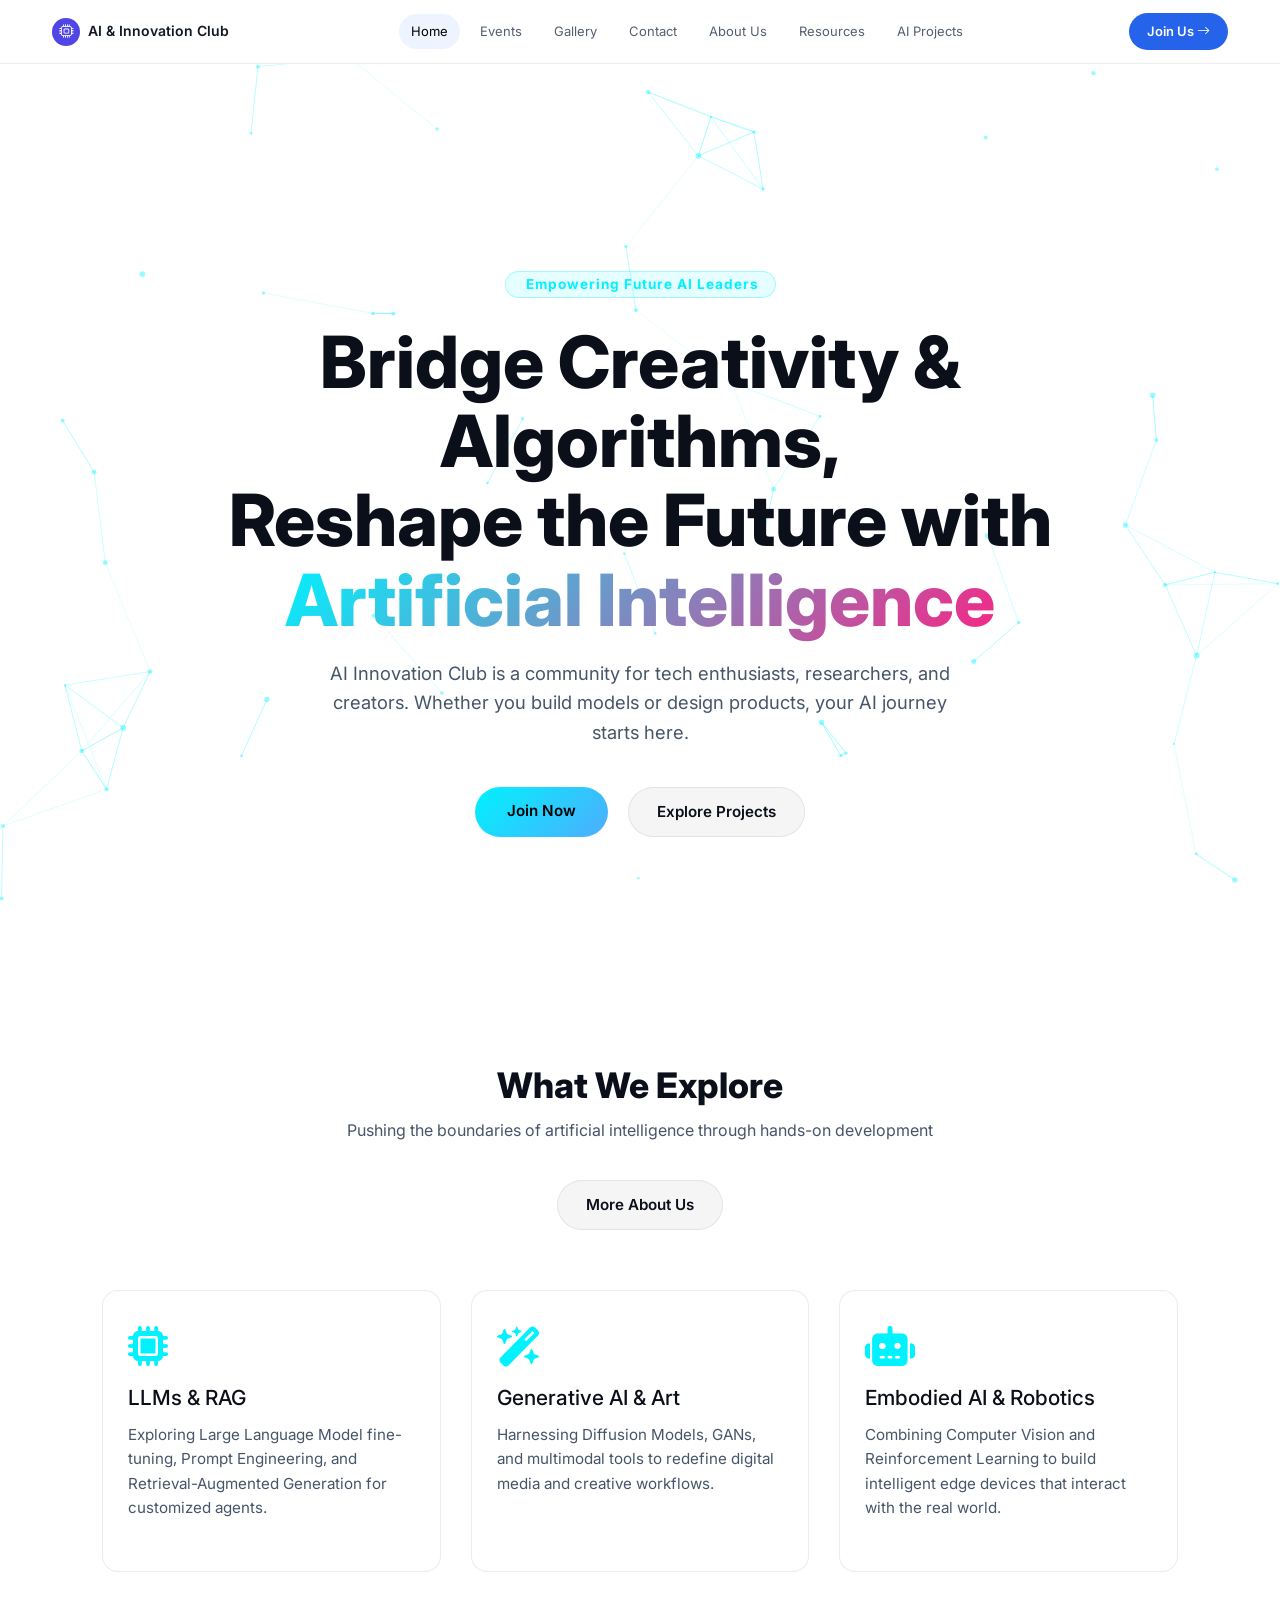
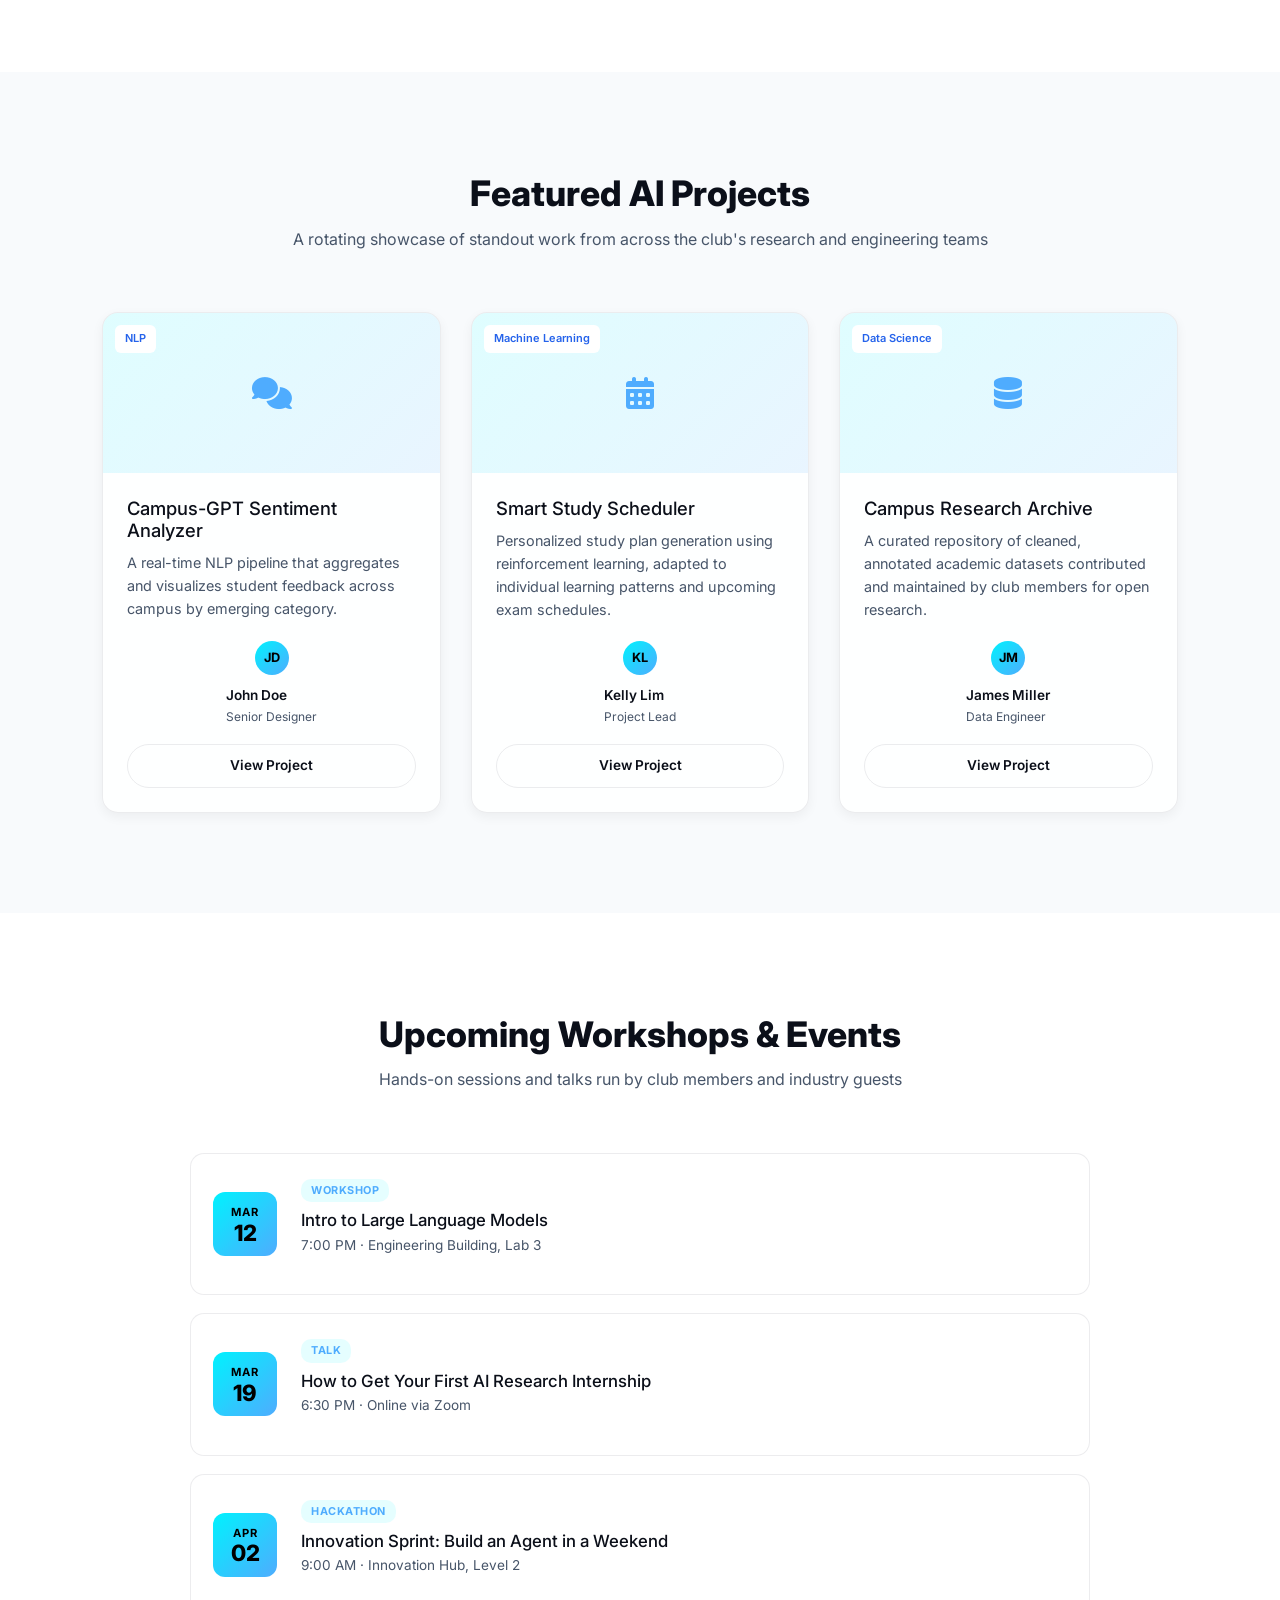
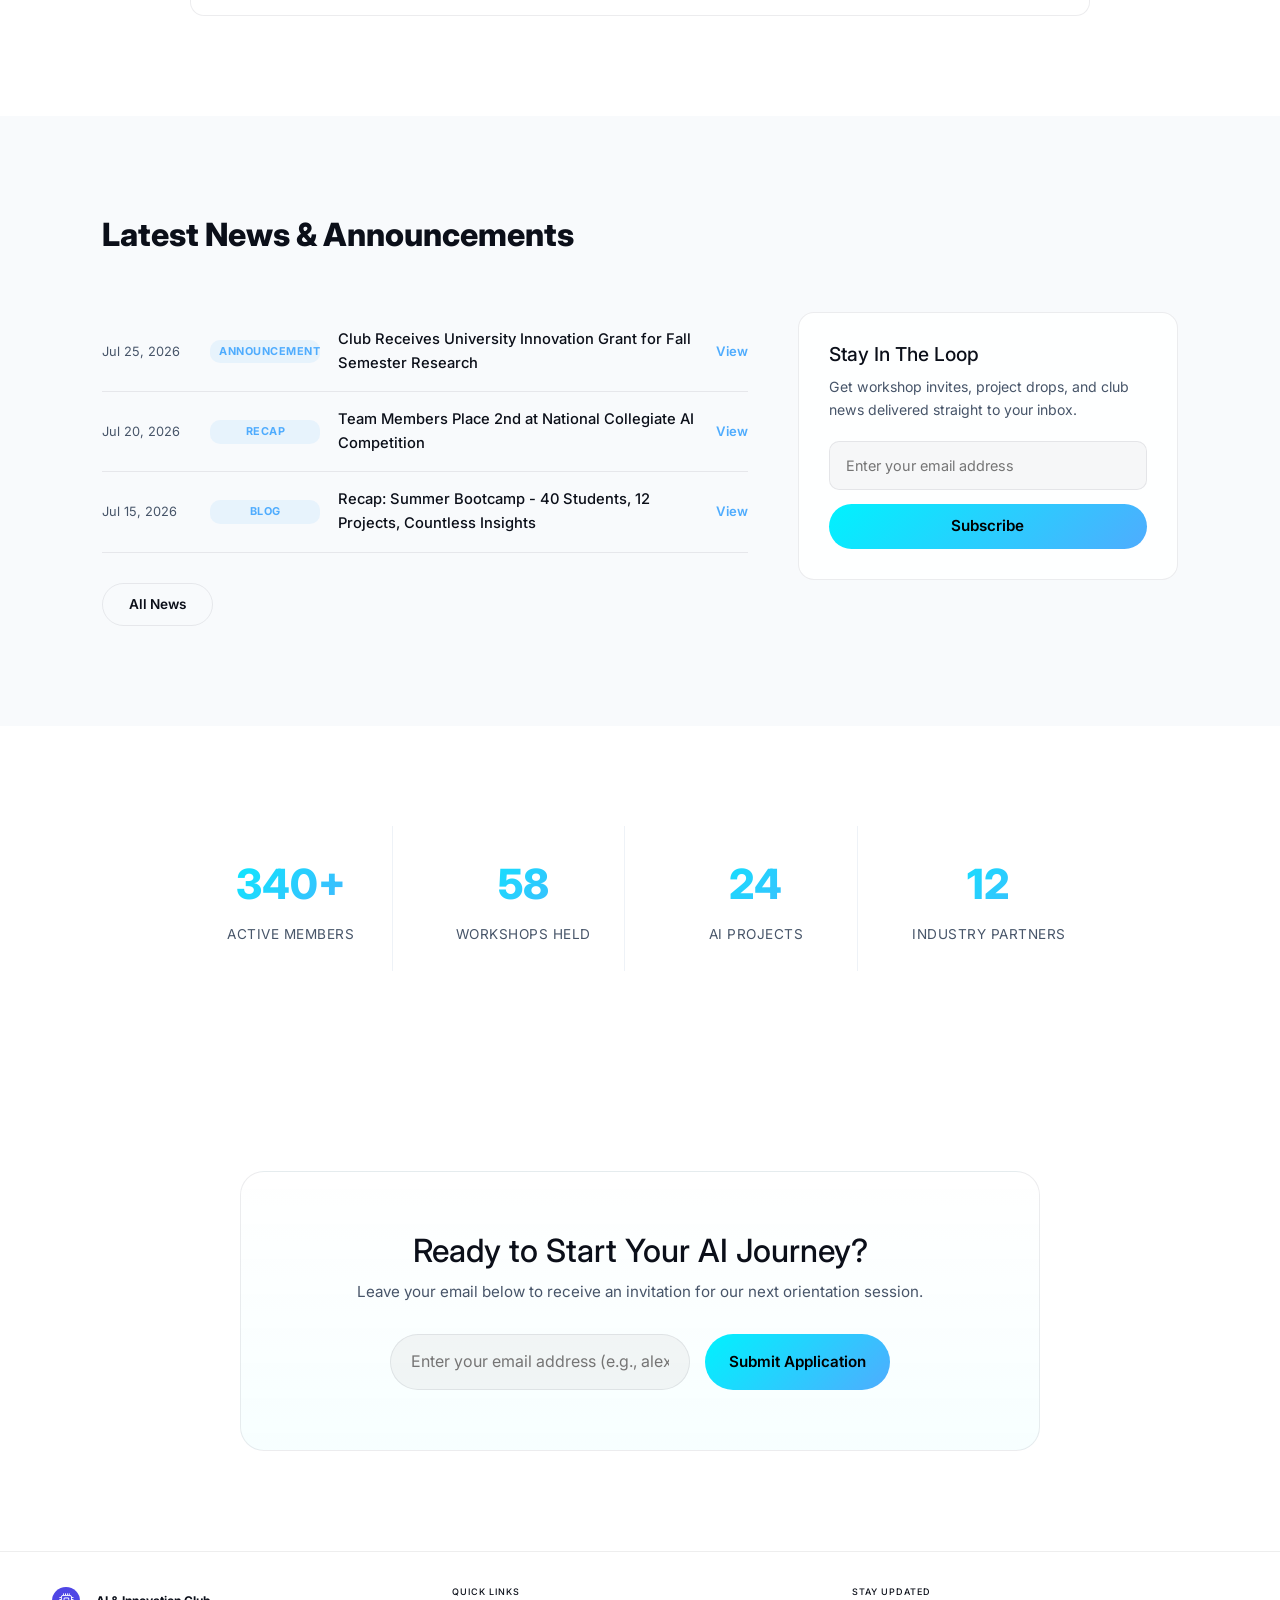
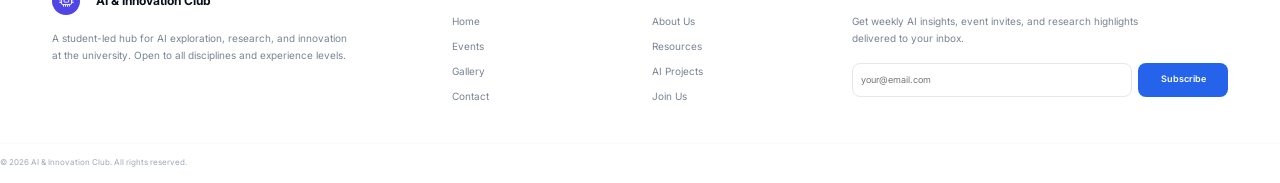
==== commit 54c97a3d: "Update index.html" ====
--- a/index.html
+++ b/index.html
@@ -1,17 +1,19 @@
 <!DOCTYPE html>
 <html lang="en">
 <head>
+    <meta charset="UTF-8">
+    <meta name="viewport" content="width=device-width, initial-scale=1.0">
+    <title>AI Innovation Club - Exploring Infinite Intelligence</title>
+
+    <!-- Bootstrap 5 CSS -->
     <link href="https://cdn.jsdelivr.net/npm/bootstrap@5.3.3/dist/css/bootstrap.min.css" rel="stylesheet">
     <!-- Bootstrap Icons -->
     <link rel="stylesheet" href="https://cdn.jsdelivr.net/npm/bootstrap-icons@1.11.3/font/bootstrap-icons.min.css">
-
-    <link rel="stylesheet" href="css/style.css">
-    <meta charset="UTF-8">
-    <meta name="viewport" content="width=device-width, initial-scale=1.0">
-    <title>AI Innovation Club - Exploring Infinite Intelligence</title>
     <!-- Google Fonts & FontAwesome Icons -->
     <link href="https://fonts.googleapis.com/css2?family=Inter:wght@300;400;600;800&display=swap" rel="stylesheet">
     <link rel="stylesheet" href="https://cdnjs.cloudflare.com/ajax/libs/font-awesome/6.4.0/css/all.min.css">
+    <!-- Global Style -->
+    <link rel="stylesheet" href="css/style.css">
 
     <style>
         /* === Base Styles & Theme Variables === */
@@ -52,49 +54,52 @@
             pointer-events: none;
         }
 
-        a { color: inherit; }
-
-        /* === Navigation Bar === */
-        header {
-            position: fixed;
-            top: 0;
-            width: 100%;
-            padding: 20px 8%;
-            display: flex;
-            justify-content: space-between;
+        /* === Hero Section === */
+        .hero {
+            min-height: 100vh;
+            display: flex;
+            flex-direction: column;
+            justify-content: center;
             align-items: center;
-            background: rgba(255, 255, 255, 0.8);
-            backdrop-filter: blur(12px);
-            z-index: 1000;
-            border-bottom: 1px solid var(--glass-border);
-        }
-
-        .logo {
-            font-size: 1.4rem;
+            text-align: center;
+            padding: 140px 20px 60px;
+        }
+
+        .badge {
+            background: rgba(0, 242, 254, 0.1);
+            border: 1px solid rgba(0, 242, 254, 0.3);
+            color: var(--primary-cyan);
+            padding: 6px 16px;
+            border-radius: 20px;
+            font-size: 0.85rem;
+            margin-bottom: 24px;
+            letter-spacing: 1px;
+        }
+
+        .hero h1 {
+            font-size: clamp(2.5rem, 6vw, 4.5rem);
             font-weight: 800;
-            background: linear-gradient(135deg, var(--primary-cyan), var(--primary-purple));
+            line-height: 1.1;
+            margin-bottom: 20px;
+            max-width: 900px;
+        }
+
+        .hero h1 span {
+            background: linear-gradient(135deg, var(--primary-cyan), var(--accent-pink));
             -webkit-background-clip: text;
             -webkit-text-fill-color: transparent;
-            display: flex;
-            align-items: center;
-            gap: 10px;
-        }
-
-        .nav-links {
-            display: flex;
-            gap: 30px;
-            list-style: none;
-        }
-
-        .nav-links a {
+        }
+
+        .hero p {
             color: var(--text-muted);
-            text-decoration: none;
-            font-size: 0.95rem;
-            transition: all 0.3s ease;
-        }
-
-        .nav-links a:hover {
-            color: var(--primary-cyan);
+            font-size: 1.15rem;
+            max-width: 650px;
+            margin-bottom: 40px;
+        }
+
+        .cta-group {
+            display: flex;
+            gap: 20px;
         }
 
         .btn-join {
@@ -113,54 +118,7 @@
         .btn-join:hover {
             transform: translateY(-2px);
             box-shadow: 0 0 20px rgba(0, 242, 254, 0.4);
-        }
-
-        /* === Hero Section === */
-        .hero {
-            min-height: 100vh;
-            display: flex;
-            flex-direction: column;
-            justify-content: center;
-            align-items: center;
-            text-align: center;
-            padding: 120px 20px 60px;
-        }
-
-        .badge {
-            background: rgba(0, 242, 254, 0.1);
-            border: 1px solid rgba(0, 242, 254, 0.3);
-            color: var(--primary-cyan);
-            padding: 6px 16px;
-            border-radius: 20px;
-            font-size: 0.85rem;
-            margin-bottom: 24px;
-            letter-spacing: 1px;
-        }
-
-        .hero h1 {
-            font-size: clamp(2.5rem, 6vw, 4.5rem);
-            font-weight: 800;
-            line-height: 1.1;
-            margin-bottom: 20px;
-            max-width: 900px;
-        }
-
-        .hero h1 span {
-            background: linear-gradient(135deg, var(--primary-cyan), var(--accent-pink));
-            -webkit-background-clip: text;
-            -webkit-text-fill-color: transparent;
-        }
-
-        .hero p {
-            color: var(--text-muted);
-            font-size: 1.15rem;
-            max-width: 650px;
-            margin-bottom: 40px;
-        }
-
-        .cta-group {
-            display: flex;
-            gap: 20px;
+            color: #000;
         }
 
         .btn-secondary {
@@ -179,6 +137,7 @@
         .btn-secondary:hover {
             background: rgba(0, 242, 254, 0.06);
             border-color: rgba(0, 242, 254, 0.3);
+            color: var(--text-main);
         }
 
         /* === General Section Styles === */
@@ -276,18 +235,6 @@
             font-size: 0.95rem;
         }
 
-        /* === Project Tags === */
-        .project-tag {
-            display: inline-block;
-            font-size: 0.75rem;
-            padding: 4px 10px;
-            background: rgba(79, 172, 254, 0.08);
-            border-radius: 12px;
-            margin-top: 15px;
-            color: var(--primary-purple);
-            border: 1px solid rgba(79, 172, 254, 0.2);
-        }
-
         /* === Featured Project Cards === */
         .project-grid {
             display: grid;
@@ -296,6 +243,7 @@
         }
 
         .project-card {
+            position: relative; /* 关键：确保内部分类标签正确锚定在卡片内 */
             background: var(--card-bg);
             border: 1px solid var(--glass-border);
             border-radius: 16px;
@@ -326,20 +274,6 @@
             display: flex;
             flex-direction: column;
             flex: 1;
-        }
-
-        .project-category {
-            display: inline-block;
-            align-self: flex-start;
-            font-size: 0.7rem;
-            font-weight: 600;
-            letter-spacing: 0.5px;
-            text-transform: uppercase;
-            padding: 4px 10px;
-            border-radius: 10px;
-            background: rgba(247, 37, 133, 0.08);
-            color: var(--accent-pink);
-            margin-bottom: 14px;
         }
 
         .project-body h3 {
@@ -616,7 +550,7 @@
             text-align: center;
         }
 
-        .form-group {
+        .form-group-join {
             display: flex;
             gap: 15px;
             max-width: 500px;
@@ -624,7 +558,7 @@
             flex-wrap: wrap;
         }
 
-        .form-group input {
+        .form-group-join input {
             flex: 1;
             min-width: 240px;
             padding: 14px 20px;
@@ -635,95 +569,13 @@
             outline: none;
         }
 
-        .form-group input:focus {
+        .form-group-join input:focus {
             border-color: var(--primary-cyan);
-        }
-
-        /* === Footer === */
-        footer {
-            border-top: 1px solid var(--glass-border);
-            padding: 70px 8% 30px;
-        }
-
-        .footer-grid {
-            display: grid;
-            grid-template-columns: 1.4fr 1fr 1fr;
-            gap: 40px;
-            padding-bottom: 40px;
-        }
-
-        .footer-brand p {
-            color: var(--text-muted);
-            font-size: 0.88rem;
-            margin: 16px 0 20px;
-            max-width: 320px;
-        }
-
-        .footer-socials {
-            display: flex;
-            gap: 14px;
-        }
-
-        .footer-socials a {
-            width: 36px;
-            height: 36px;
-            border-radius: 50%;
-            border: 1px solid var(--glass-border);
-            display: flex;
-            align-items: center;
-            justify-content: center;
-            text-decoration: none;
-            color: var(--text-muted);
-            transition: all 0.3s ease;
-        }
-
-        .footer-socials a:hover {
-            border-color: var(--primary-cyan);
-            color: var(--primary-purple);
-        }
-
-        .footer-col h4 {
-            font-size: 0.9rem;
-            margin-bottom: 18px;
-            letter-spacing: 0.5px;
-        }
-
-        .footer-col ul {
-            list-style: none;
-            display: flex;
-            flex-direction: column;
-            gap: 12px;
-        }
-
-        .footer-col a {
-            text-decoration: none;
-            color: var(--text-muted);
-            font-size: 0.88rem;
-            transition: color 0.3s ease;
-        }
-
-        .footer-col a:hover {
-            color: var(--primary-purple);
-        }
-
-        .footer-bottom {
-            border-top: 1px solid var(--glass-border);
-            padding-top: 24px;
-            text-align: center;
-            color: var(--text-muted);
-            font-size: 0.82rem;
         }
 
         /* === Responsive Styles === */
         @media (max-width: 900px) {
-            .news-layout {
-                grid-template-columns: 1fr;
-            }
-
-            .footer-grid {
-                grid-template-columns: 1fr;
-            }
-
+            .news-layout { grid-template-columns: 1fr; }
             .stats-bar {
                 grid-template-columns: repeat(2, 1fr);
                 gap: 30px 20px;
@@ -731,7 +583,6 @@
         }
 
         @media (max-width: 768px) {
-            .nav-links { display: none; }
             .hero h1 { font-size: 2.2rem; }
             section { padding: 60px 5%; }
             .news-row { flex-wrap: wrap; }
@@ -744,23 +595,51 @@
     <!-- Particle Background Canvas -->
     <canvas id="particle-canvas"></canvas>
 
-    <!-- Header Navigation -->
- <header>
-        <div class="logo">
-            <div class="logo-box"></div>
-            AI & Innovation Club
-        </div>
-        <ul class="nav-links">
-            <li><a href="index.html">Home</a></li>
-            <li><a href="events.html">Events</a></li>
-            <li><a href="gallery.html">Gallery</a></li>
-            <li><a href="contact.html">Contact</a></li>
-            <li><a href="about.html" class="active">About Us</a></li>
-            <li><a href="resources.html">Resources</a></li>
-            <li><a href="projects.html">AI Projects</a></li>
-        </ul>
-        <a href="join.html" class="btn-primary" style="padding: 8px 20px;">Join Us</a>
-    </header>
+    <!-- Header Navigation (projects.html 风格) -->
+    <nav class="navbar navbar-expand-lg bg-white">
+        <div class="container">
+            <a class="navbar-brand d-flex align-items-center" href="index.html">
+                <div class="brand-icon">
+                    <i class="bi bi-cpu"></i>
+                </div>
+                <span>AI & Innovation Club</span>
+            </a>
+
+            <button class="navbar-toggler" type="button" data-bs-toggle="collapse" data-bs-target="#mainNavbar">
+                <span class="navbar-toggler-icon"></span>
+            </button>
+
+            <div class="collapse navbar-collapse" id="mainNavbar">
+                <ul class="navbar-nav mx-auto">
+                    <li class="nav-item">
+                        <a class="nav-link active" href="index.html">Home</a>
+                    </li>
+                    <li class="nav-item">
+                        <a class="nav-link" href="events.html">Events</a>
+                    </li>
+                    <li class="nav-item">
+                        <a class="nav-link" href="gallery.html">Gallery</a>
+                    </li>
+                    <li class="nav-item">
+                        <a class="nav-link" href="contact.html">Contact</a>
+                    </li>
+                    <li class="nav-item">
+                        <a class="nav-link" href="about.html">About Us</a>
+                    </li>
+                    <li class="nav-item">
+                        <a class="nav-link" href="resources.html">Resources</a>
+                    </li>
+                    <li class="nav-item">
+                        <a class="nav-link" href="projects.html">AI Projects</a>
+                    </li>
+                </ul>
+
+                <a href="join.html" class="btn join-btn">
+                    Join Us <i class="bi bi-arrow-right"></i>
+                </a>
+            </div>
+        </div>
+    </nav>
 
     <!-- Hero Section -->
     <section class="hero">
@@ -814,6 +693,8 @@
                     <p>A real-time NLP pipeline that aggregates and visualizes student feedback across campus by emerging category.</p>
                     <div class="project-author">
                         <div class="avatar-circle">JD</div>
+                        <div class="author-info">
+                            <div class="name">John Doe</div>
                             <div class="role">Senior Designer</div>
                         </div>
                     </div>
@@ -845,6 +726,7 @@
                     <div class="project-author">
                         <div class="avatar-circle">JM</div>
                         <div class="author-info">
+                            <div class="name">James Miller</div>
                             <div class="role">Data Engineer</div>
                         </div>
                     </div>
@@ -852,7 +734,6 @@
                 </div>
             </div>
         </div>
-        
     </section>
 
     <!-- Upcoming Workshops & Events Section -->
@@ -887,7 +768,6 @@
                 </div>
             </div>
         </div>
-
     </section>
 
     <!-- Latest News & Newsletter Section -->
@@ -916,18 +796,6 @@
                         <span class="news-title">Recap: Summer Bootcamp - 40 Students, 12 Projects, Countless Insights</span>
                         <a href="#" class="news-view">View</a>
                     </div>
-                    <div class="news-row">
-                        <span class="news-date">Jul 08, 2026</span>
-                        <span class="news-tag">Announcement</span>
-                        <span class="news-title">Club Receives University Innovation Grant for Fall Semester Research</span>
-                        <a href="#" class="news-view">View</a>
-                    </div>
-                    <div class="news-row">
-                        <span class="news-date">Jul 02, 2026</span>
-                        <span class="news-tag">Recap</span>
-                        <span class="news-title">Club Received University Innovation Grant for Fall Semester Research</span>
-                        <a href="#" class="news-view">View</a>
-                    </div>
                 </div>
                 <div class="center-btn-wrap" style="text-align:left; margin-top:30px;">
                     <a href="#" class="btn-outline" style="display:inline-block; padding: 10px 26px;">All News</a>
@@ -971,166 +839,105 @@
         <div class="glass-card join-section" style="padding: 60px 30px;">
             <h2>Ready to Start Your AI Journey?</h2>
             <p style="margin-top: 10px;">Leave your email below to receive an invitation for our next orientation session.</p>
-            <form class="form-group" onsubmit="handleJoin(event)">
+            <form class="form-group-join" onsubmit="handleJoin(event)">
                 <input type="email" placeholder="Enter your email address (e.g., alex@university.edu)" required>
                 <button type="submit" class="btn-join" style="border:none; cursor:pointer;">Submit Application</button>
             </form>
         </div>
     </section>
 
-     <footer class="site-footer">
-
+    <!-- Footer (projects.html 风格) -->
+    <footer class="site-footer">
         <div class="container">
-
             <div class="row g-4">
-
-                <!-- Club -->
+                <!-- Club Info -->
                 <div class="col-lg-4">
-
                     <div class="footer-brand">
-
                         <div class="brand-icon">
                             <i class="bi bi-cpu"></i>
                         </div>
-
                         <strong>AI & Innovation Club</strong>
-
                     </div>
-
                     <p class="footer-description">
                         A student-led hub for AI exploration, research,
                         and innovation at the university. Open to all
                         disciplines and experience levels.
                     </p>
-
-                </div>
-
+                </div>
 
                 <!-- Quick Links -->
                 <div class="col-lg-4 col-md-6">
-
                     <h4>QUICK LINKS</h4>
-
                     <div class="row">
-
-                        <!-- Quick Links Column 1 -->
                         <div class="col-6">
-
                             <a href="index.html">Home</a>
-
                             <a href="events.html">Events</a>
-
                             <a href="gallery.html">Gallery</a>
-
                             <a href="contact.html">Contact</a>
-
                         </div>
-
-
-                        <!-- Quick Links Column 2 -->
                         <div class="col-6">
-
                             <a href="about.html">About Us</a>
-
                             <a href="resources.html">Resources</a>
-
                             <a href="projects.html">AI Projects</a>
-
                             <a href="join.html">Join Us</a>
-
                         </div>
-
                     </div>
-
-                </div>
-
+                </div>
 
                 <!-- Newsletter -->
                 <div class="col-lg-4">
-
                     <h4>STAY UPDATED</h4>
-
                     <p>
                         Get weekly AI insights, event invites, and
                         research highlights delivered to your inbox.
                     </p>
-
                     <div class="newsletter">
-
                         <input class="newsletter-email" type="email" placeholder="your@email.com"
                             aria-label="Email address" autocomplete="email" required>
-
                         <button class="newsletter-btn" type="button">
                             Subscribe
                         </button>
-
                         <small class="newsletter-message" aria-live="polite"></small>
-
                     </div>
-
-                </div>
-
-            </div>
-
-        </div>
-
+                </div>
+            </div>
+        </div>
 
         <hr>
 
-
         <div class="footer-bottom">
-
             <span>
                 © 2026 AI & Innovation Club. All rights reserved.
             </span>
-
-        </div>
-
-        </div>
-
+        </div>
+
+        <!-- Project Modal Container -->
         <div id="projectModal" class="project-modal">
-
             <div class="project-modal-content">
-
-                <button id="closeProjectModal" class="close-project-modal">
-                    ×
-                </button>
-
+                <button id="closeProjectModal" class="close-project-modal">×</button>
                 <img id="modalProjectImage" src="" alt="">
-
                 <div class="project-modal-body">
-
-                    <span id="modalProjectCategory" class="project-category">
-                    </span>
-
+                    <span id="modalProjectCategory" class="project-category"></span>
                     <h2 id="modalProjectTitle"></h2>
-
                     <p id="modalProjectDescription"></p>
-
-                    <div id="modalProjectTags" class="project-tags">
+                    <div id="modalProjectTags" class="project-tags"></div>
+                    <div class="project-modal-meta">
+                        <strong id="modalProjectAuthor"></strong>
+                        <span id="modalProjectRole"></span>
+                        <span id="modalProjectYear"></span>
                     </div>
-
-                    <div class="project-modal-meta">
-
-                        <strong id="modalProjectAuthor"></strong>
-
-                        <span id="modalProjectRole"></span>
-
-                        <span id="modalProjectYear"></span>
-
-                    </div>
-
-                </div>
-
-            </div>
-
+                </div>
+            </div>
         </div>
     </footer>
-   
-
-    <!-- Interactive Script (Particle Canvas & Handlers) -->
+
+    <!-- Bootstrap & Global Scripts -->
+    <script src="https://cdn.jsdelivr.net/npm/bootstrap@5.3.3/dist/js/bootstrap.bundle.min.js"></script>
+    <script src="https://code.jquery.com/jquery-3.7.1.min.js"></script>
+    <script src="js/newsletter.js"></script>
+
+    <!-- Page Specific Script -->
     <script>
-        // Interactive Canvas Particle Background
         const canvas = document.getElementById('particle-canvas');
         const ctx = canvas.getContext('2d');
 
@@ -1180,7 +987,6 @@
                 p.draw();
             });
 
-            // Connect nearby particles with dynamic lines
             for (let i = 0; i < particles.length; i++) {
                 for (let j = i + 1; j < particles.length; j++) {
                     const dx = particles[i].x - particles[j].x;
@@ -1201,10 +1007,9 @@
         }
         animate();
 
-        // Form Submission Handlers
         function handleJoin(e) {
             e.preventDefault();
-            alert('Thank you for your interest! Your application has been submitted successfully. We will reach out via email soon.');
+            alert('Thank you for your interest! Your application has been submitted successfully.');
             e.target.reset();
         }
 
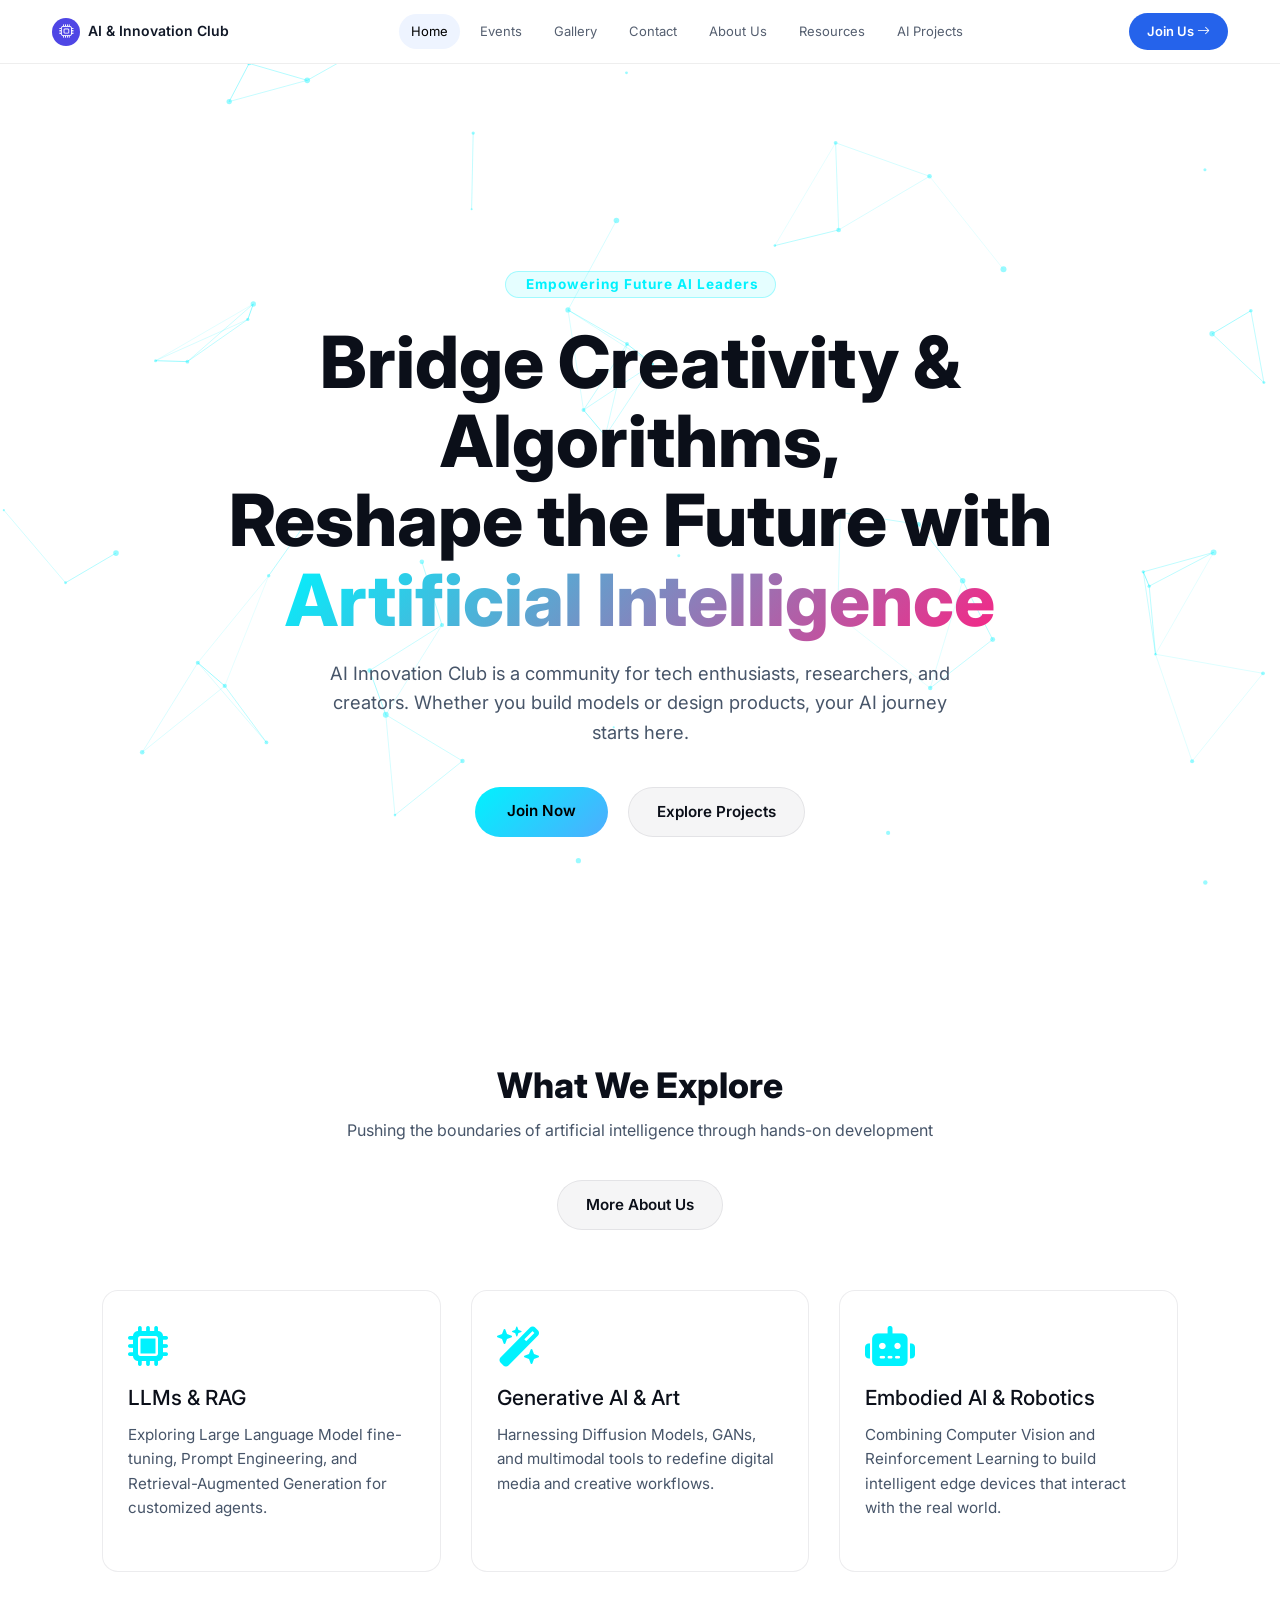
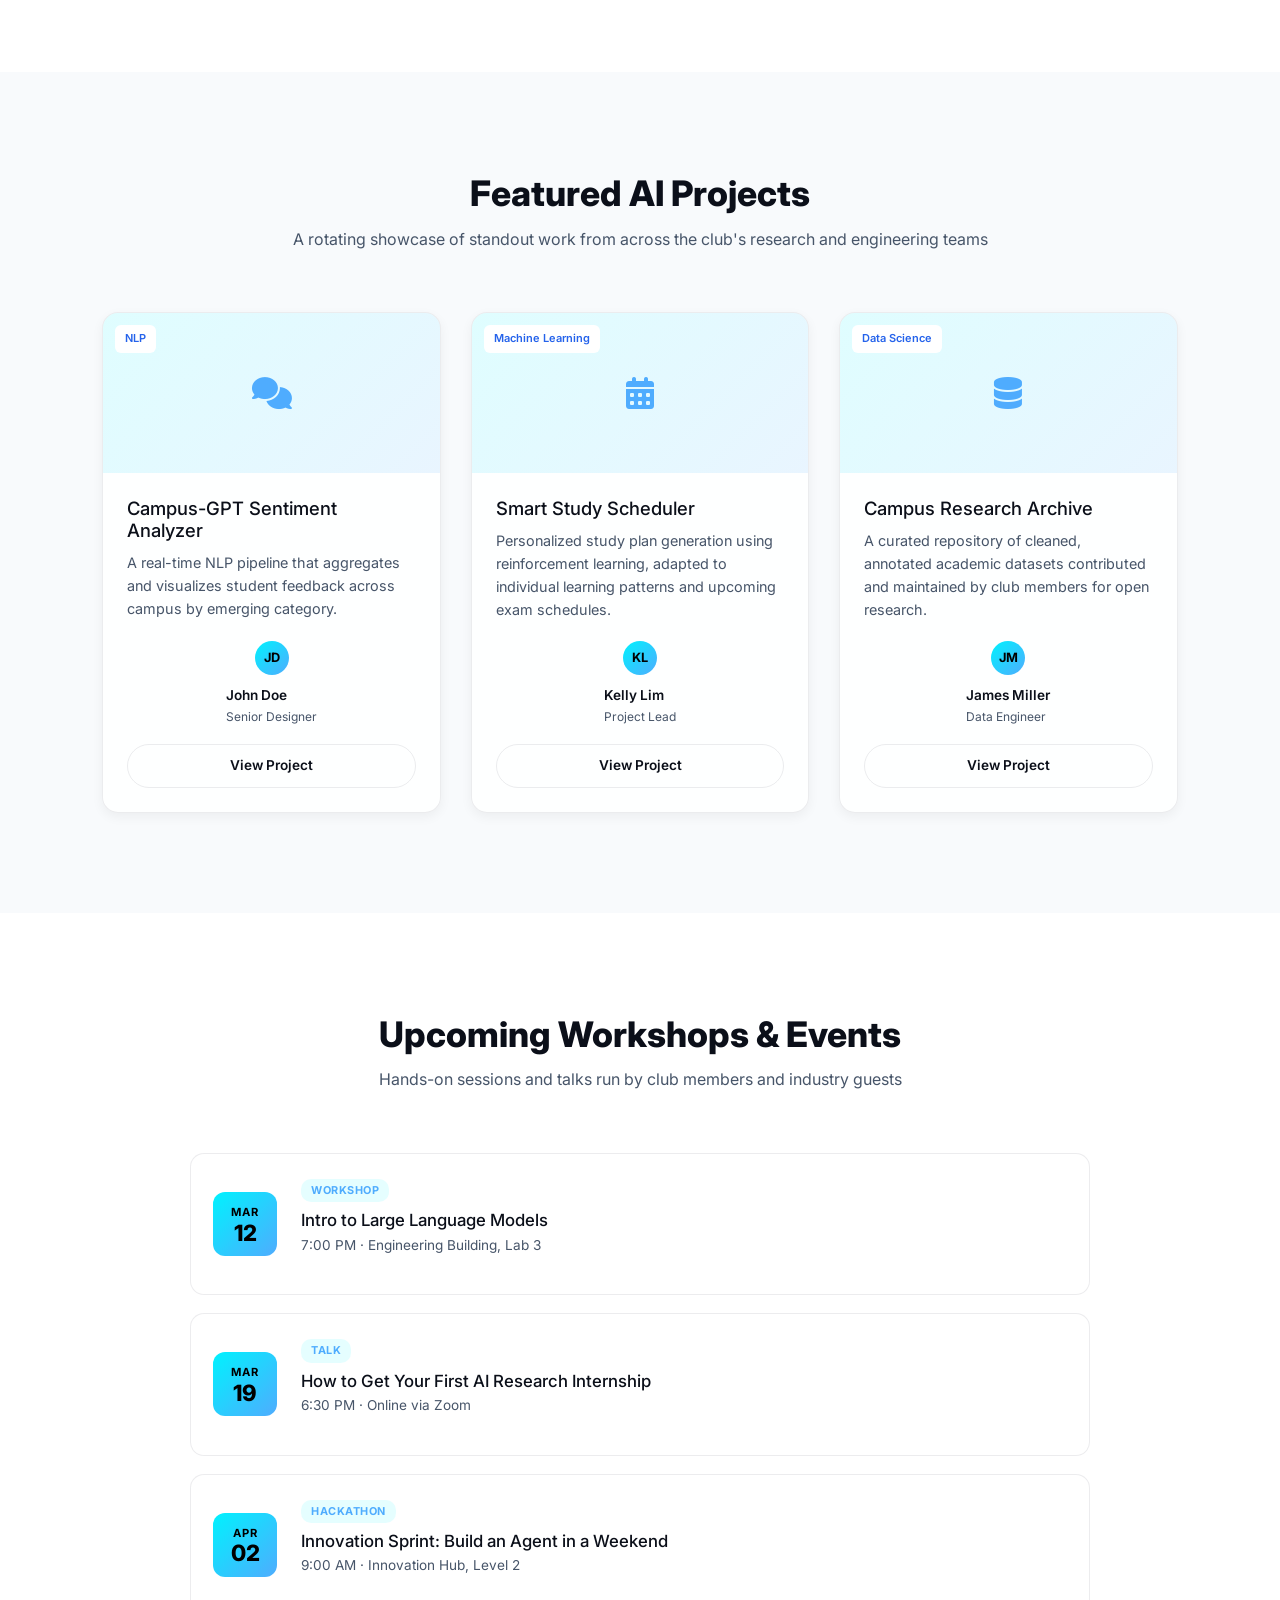
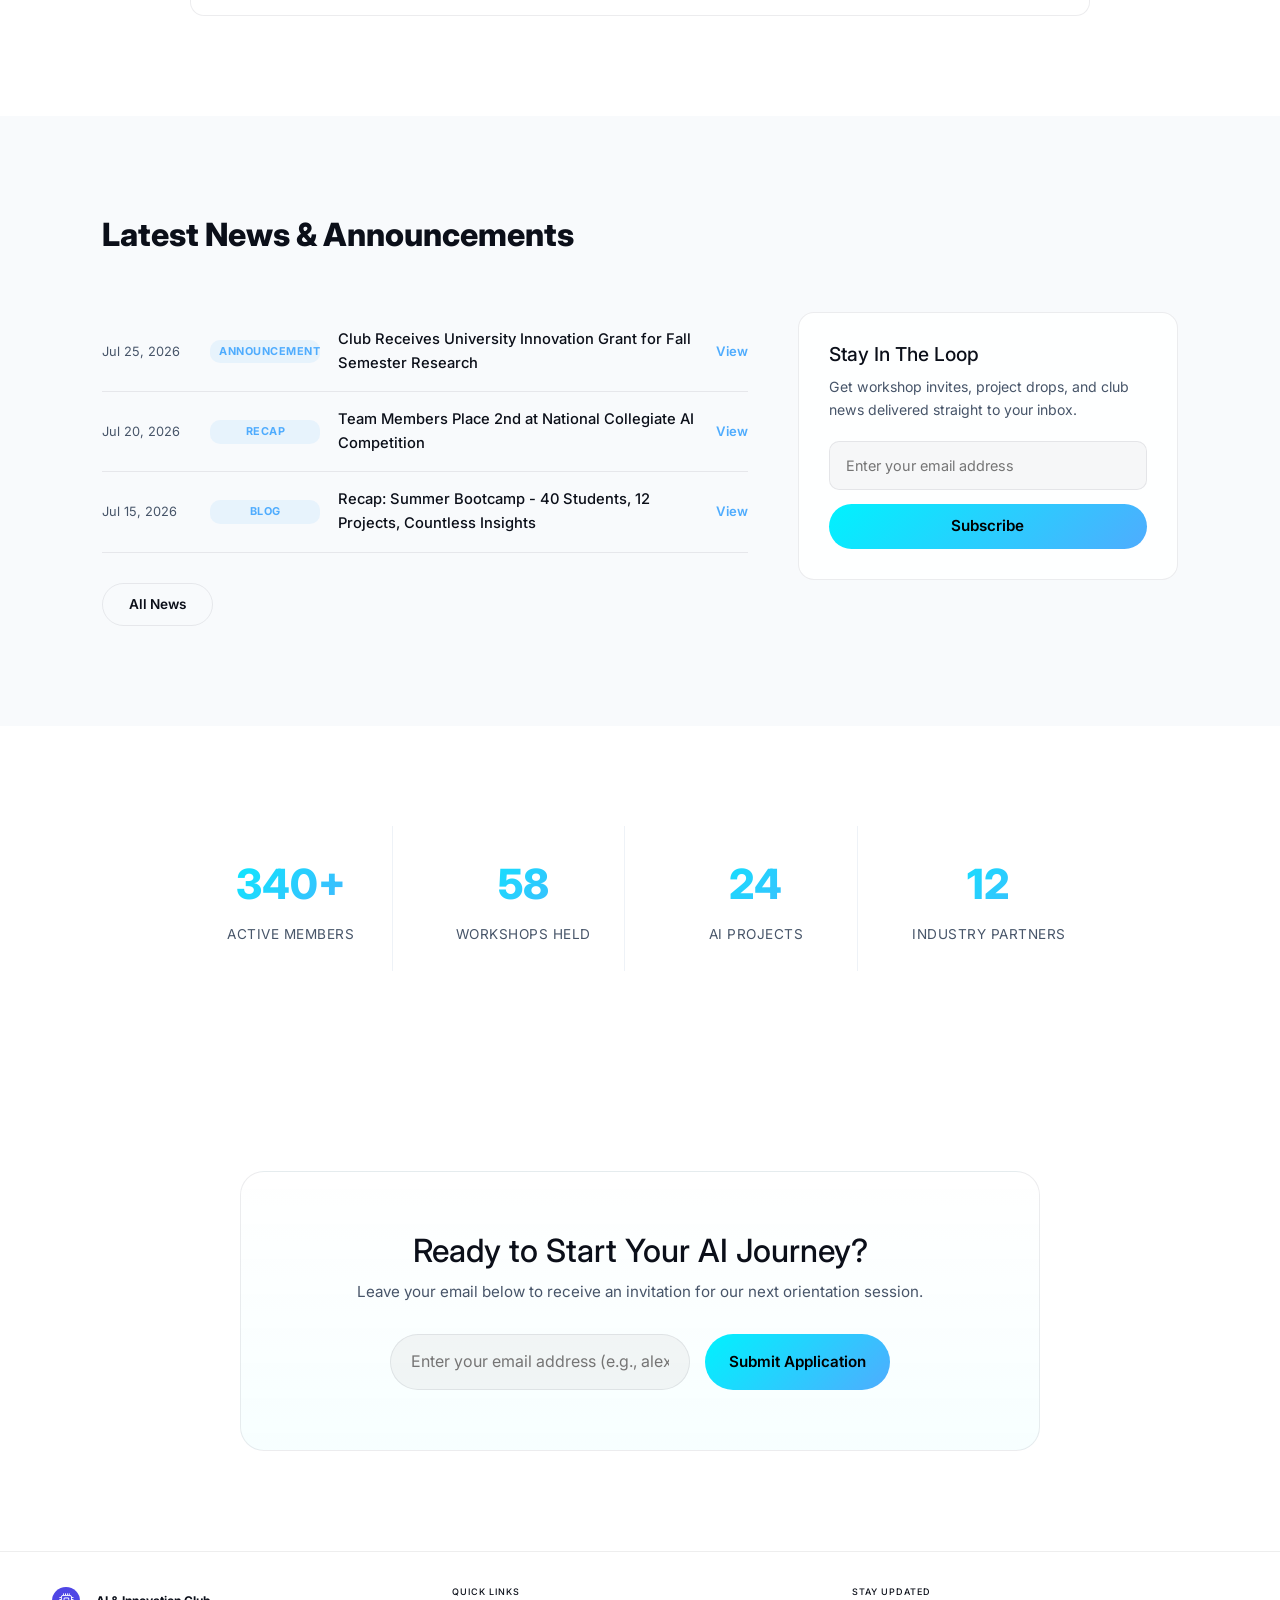
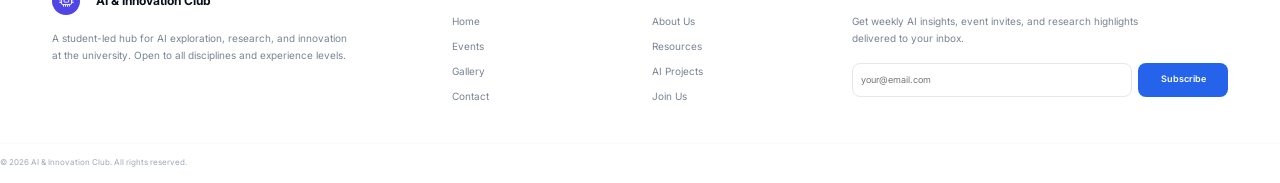
==== commit d8e0ee0c: "Refactor project-card styles and clean up HTML" ====
--- a/index.html
+++ b/index.html
@@ -243,7 +243,7 @@
         }
 
         .project-card {
-            position: relative; /* 关键：确保内部分类标签正确锚定在卡片内 */
+            position: relative; 
             background: var(--card-bg);
             border: 1px solid var(--glass-border);
             border-radius: 16px;
@@ -595,7 +595,7 @@
     <!-- Particle Background Canvas -->
     <canvas id="particle-canvas"></canvas>
 
-    <!-- Header Navigation (projects.html 风格) -->
+  
     <nav class="navbar navbar-expand-lg bg-white">
         <div class="container">
             <a class="navbar-brand d-flex align-items-center" href="index.html">
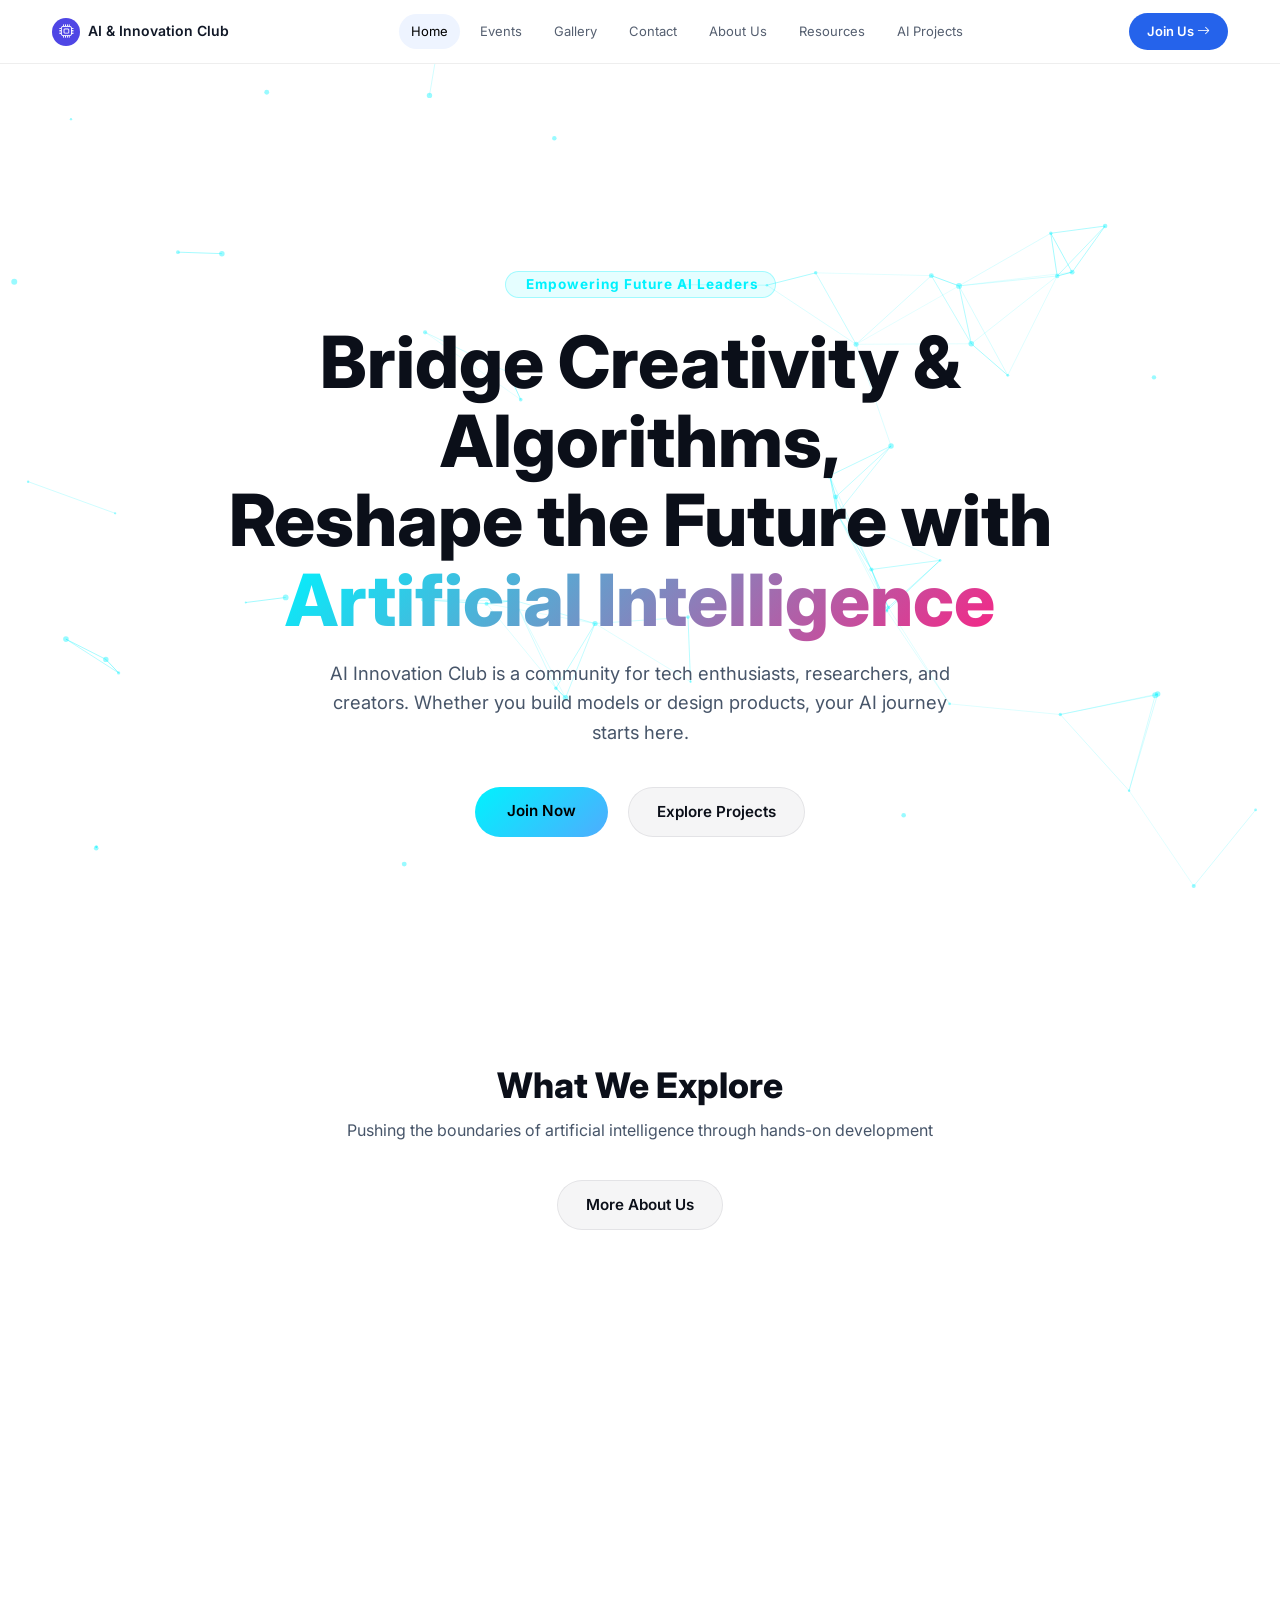
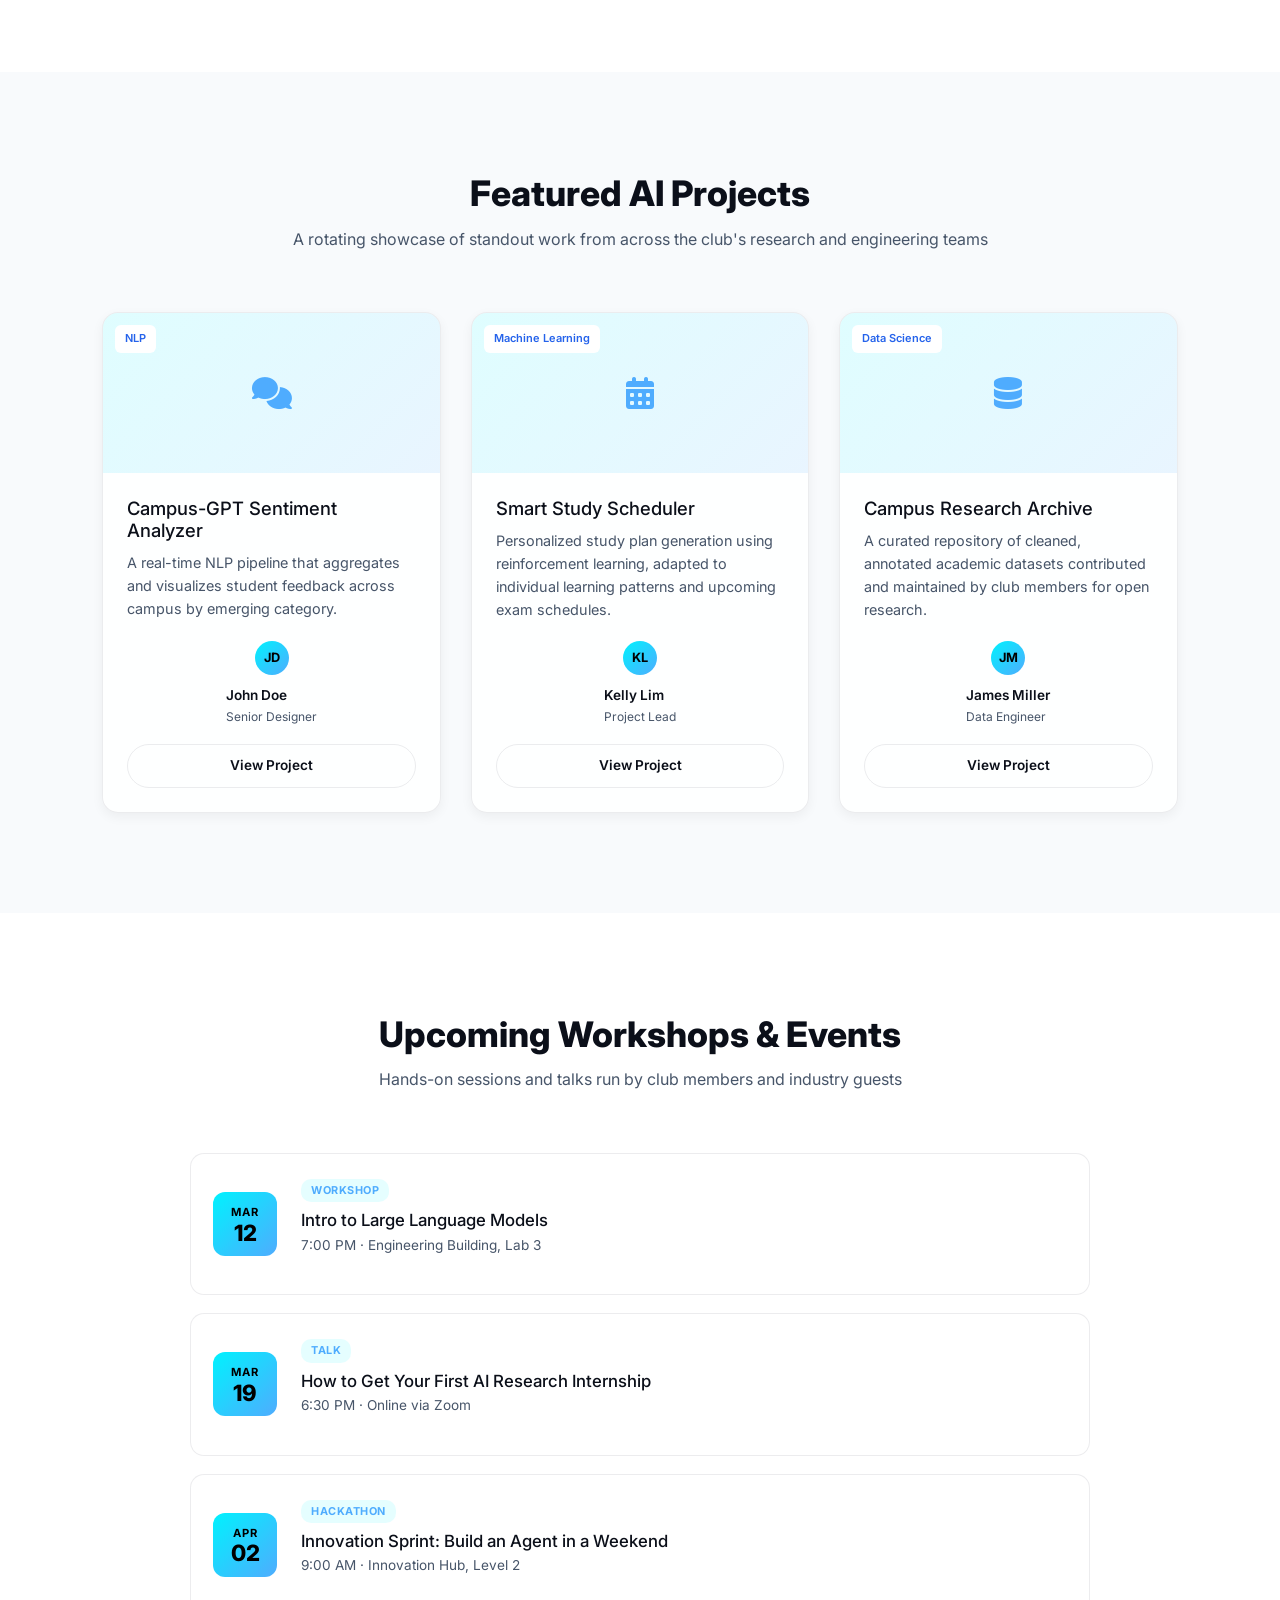
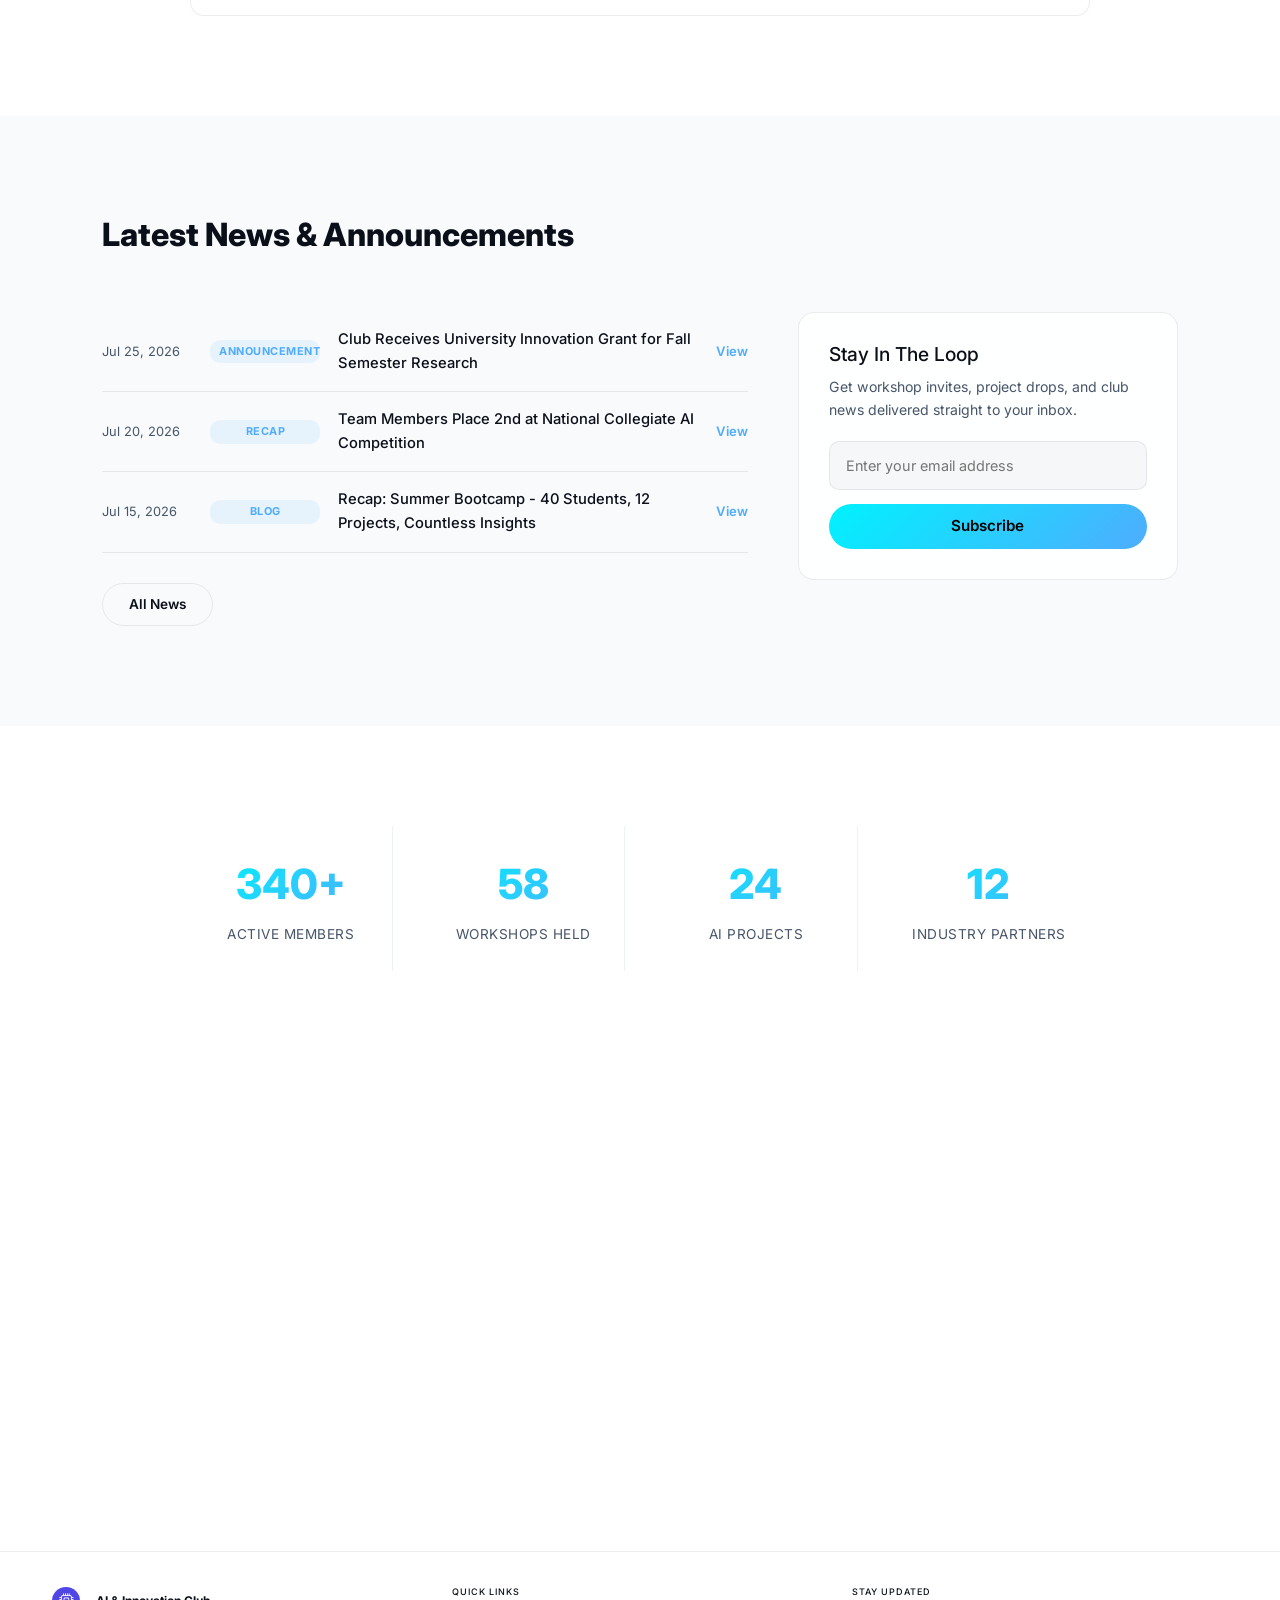
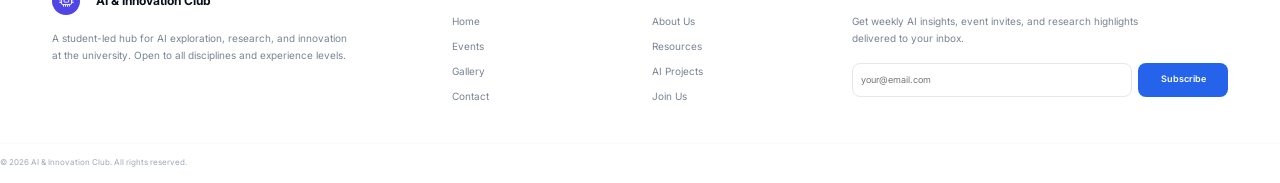
==== commit edd3a818: "Simplify footer comment in index.html" ====
--- a/index.html
+++ b/index.html
@@ -846,7 +846,7 @@
         </div>
     </section>
 
-    <!-- Footer (projects.html 风格) -->
+    <!-- Footer -->
     <footer class="site-footer">
         <div class="container">
             <div class="row g-4">
